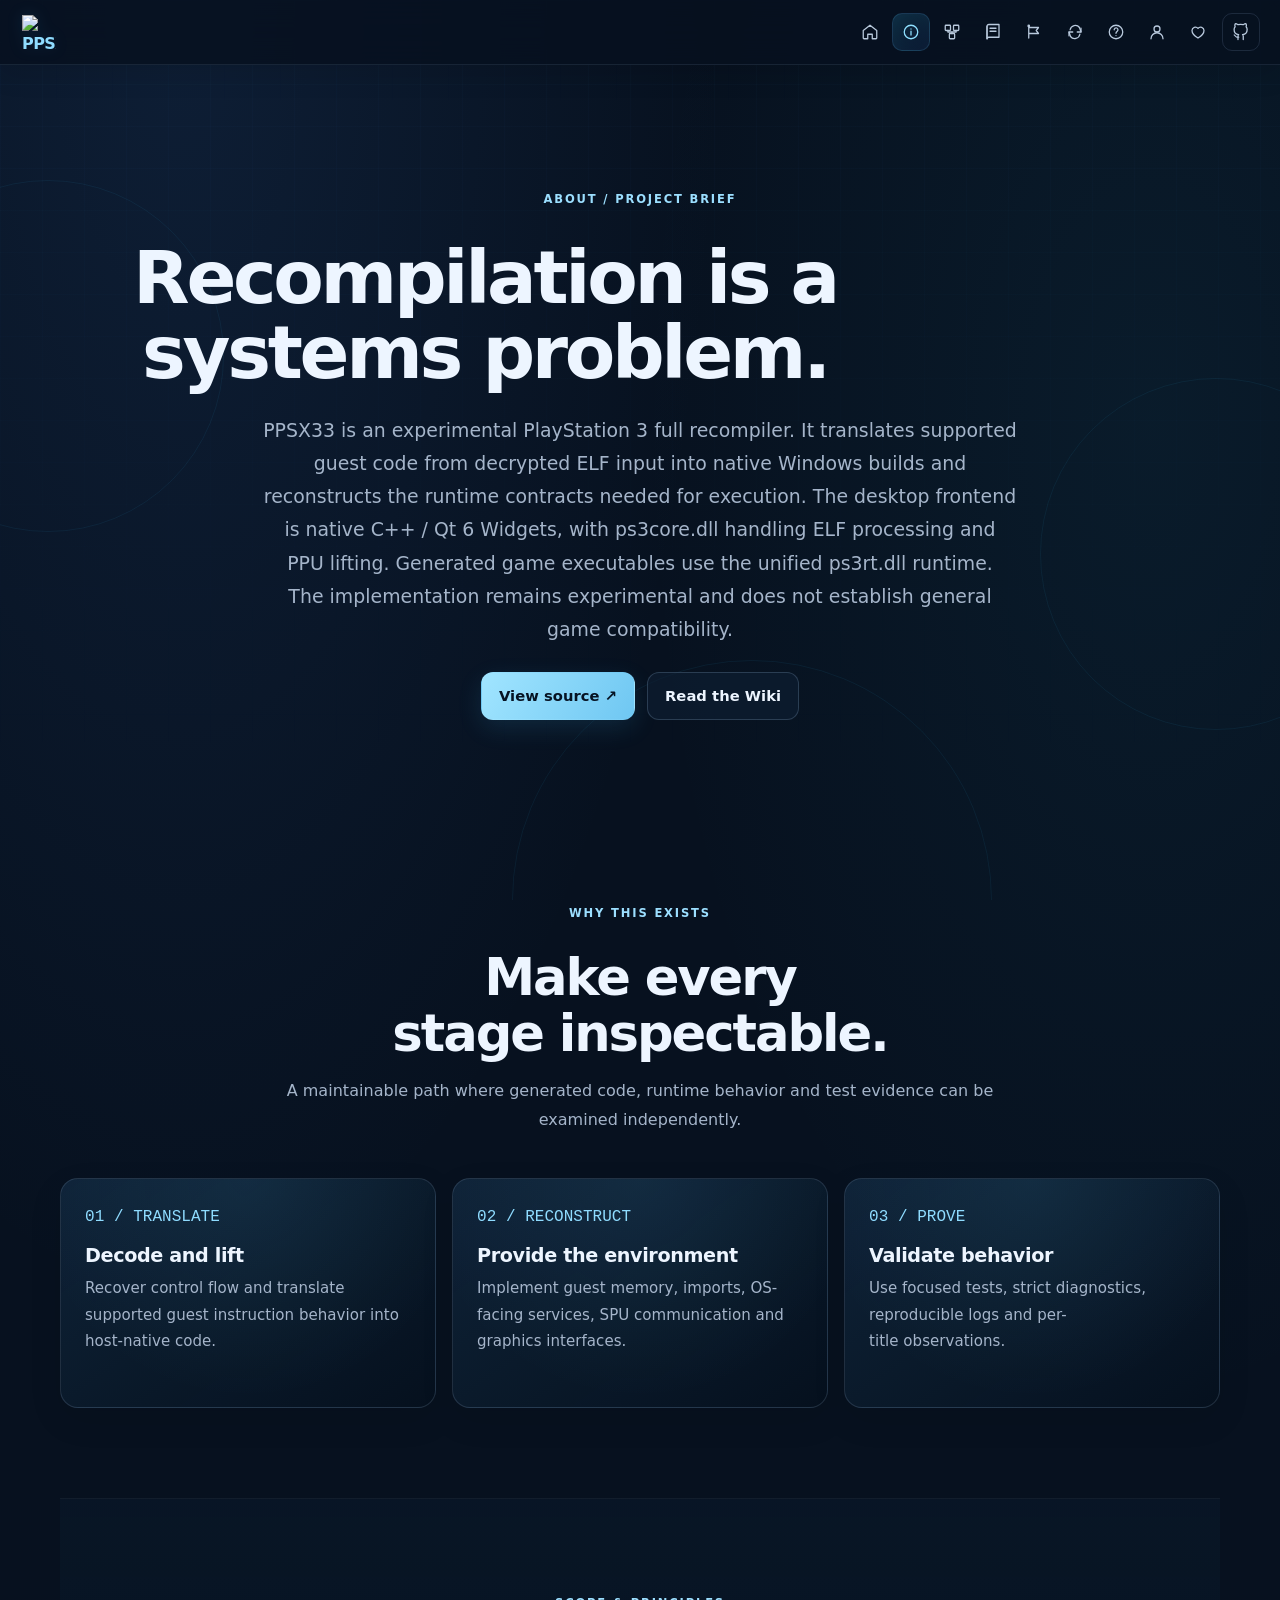
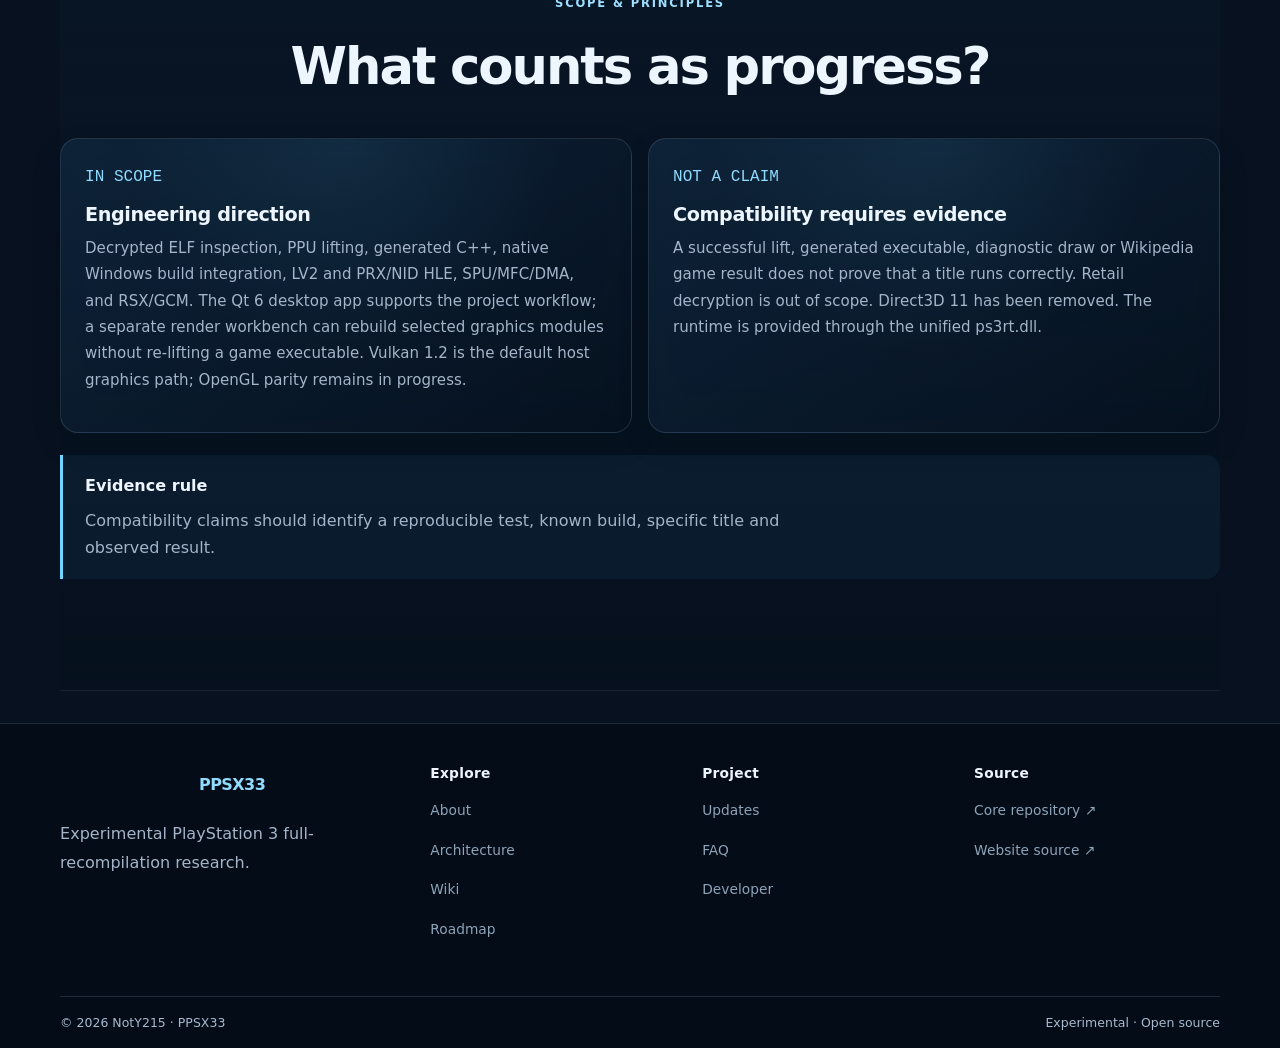
==== about.html @ 1d4efa01 "docs: correct runtime architecture on about.html" ====
<!doctype html><html lang="en"><head><meta charset="utf-8"><meta name="viewport" content="width=device-width,initial-scale=1,viewport-fit=cover"><meta name="theme-color" content="#07111f"><meta name="description" content="Project goals, scope and engineering principles."><title>About PPSX33</title><link rel="canonical" href="https://ppsx33.xo.je/About/"><link rel="icon" href="https://raw.githubusercontent.com/NotY215/PPSX33/main/assets/ppsx33-logo.ico"><link rel="stylesheet" href="/assets/css/style.css"><script defer src="/assets/js/app.js"></script><script defer src="/assets/js/security.js"></script></head><body><div class="site-bg" aria-hidden="true"><span></span><span></span><span></span></div><header class="site-header"><div class="nav-shell"><a class="brand" href="/" aria-label="PPSX33 home"><img src="https://raw.githubusercontent.com/NotY215/PPSX33/main/assets/ppsx33-logo.png" alt="PPSX33 logo"></a><button class="menu-toggle" type="button" aria-label="Open navigation" aria-expanded="false" aria-controls="main-nav"><span></span><span></span><span></span></button><nav class="main-nav" id="main-nav" aria-label="Main navigation"><a href="/" aria-label="Home" title="Home"><svg class="nav-icon" viewBox="0 0 24 24" aria-hidden="true" fill="none" stroke="currentColor" stroke-width="1.7" stroke-linecap="round" stroke-linejoin="round"><path d="m3 10 9-7 9 7v10a1 1 0 0 1-1 1h-5v-6H9v6H4a1 1 0 0 1-1-1z"/></svg><span class="nav-label">Home</span></a><a class="active" href="/About/" aria-label="About" title="About"><svg class="nav-icon" viewBox="0 0 24 24" aria-hidden="true" fill="none" stroke="currentColor" stroke-width="1.7" stroke-linecap="round" stroke-linejoin="round"><circle cx="12" cy="12" r="9"/><path d="M12 11v5m0-8h.01"/></svg><span class="nav-label">About</span></a><a href="/Architecture/" aria-label="Architecture" title="Architecture"><svg class="nav-icon" viewBox="0 0 24 24" aria-hidden="true" fill="none" stroke="currentColor" stroke-width="1.7" stroke-linecap="round" stroke-linejoin="round"><rect x="3" y="3" width="7" height="7" rx="1"/><rect x="14" y="3" width="7" height="7" rx="1"/><rect x="8.5" y="14" width="7" height="7" rx="1"/><path d="M6.5 10v2h11V10m-5.5 2v2"/></svg><span class="nav-label">Architecture</span></a><a href="/Documentation/" aria-label="Wiki" title="Wiki"><svg class="nav-icon" viewBox="0 0 24 24" aria-hidden="true" fill="none" stroke="currentColor" stroke-width="1.7" stroke-linecap="round" stroke-linejoin="round"><path d="M4 4.5A2.5 2.5 0 0 1 6.5 2H20v17H6.5A2.5 2.5 0 0 0 4 21z"/><path d="M4 4.5V21m4-14h8m-8 4h8"/></svg><span class="nav-label">Wiki</span></a><a href="/Roadmap/" aria-label="Roadmap" title="Roadmap"><svg class="nav-icon" viewBox="0 0 24 24" aria-hidden="true" fill="none" stroke="currentColor" stroke-width="1.7" stroke-linecap="round" stroke-linejoin="round"><path d="M5 4v16m0-14h13l-3 4 3 4H5"/><circle cx="5" cy="4" r="1"/></svg><span class="nav-label">Roadmap</span></a><a href="/Updates/" aria-label="Updates" title="Updates"><svg class="nav-icon" viewBox="0 0 24 24" aria-hidden="true" fill="none" stroke="currentColor" stroke-width="1.7" stroke-linecap="round" stroke-linejoin="round"><path d="M20 7v5h-5M4 17v-5h5"/><path d="M5.5 9A7 7 0 0 1 18 6l2 6M4 12l2 6a7 7 0 0 0 12.5-3"/></svg><span class="nav-label">Updates</span></a><a href="/FAQ/" aria-label="FAQ" title="FAQ"><svg class="nav-icon" viewBox="0 0 24 24" aria-hidden="true" fill="none" stroke="currentColor" stroke-width="1.7" stroke-linecap="round" stroke-linejoin="round"><circle cx="12" cy="12" r="9"/><path d="M9.6 9a2.5 2.5 0 1 1 4.3 1.7c-1.2 1.1-1.9 1.3-1.9 3m0 3h.01"/></svg><span class="nav-label">FAQ</span></a><a href="/Developer/" aria-label="Developer" title="Developer"><svg class="nav-icon" viewBox="0 0 24 24" aria-hidden="true" fill="none" stroke="currentColor" stroke-width="1.7" stroke-linecap="round" stroke-linejoin="round"><circle cx="12" cy="8" r="4"/><path d="M4 21a8 8 0 0 1 16 0"/></svg><span class="nav-label">Developer</span></a><a class="github-link" href="https://github.com/NotY215/PPSX33" aria-label="GitHub" title="GitHub"><svg class="nav-icon" viewBox="0 0 24 24" aria-hidden="true" fill="none" stroke="currentColor" stroke-width="1.7" stroke-linecap="round" stroke-linejoin="round"><path d="M9 19c-4.3 1.4-4.3-2.5-6-3m12 6v-3.9a3.4 3.4 0 0 0-.9-2.7c3-.3 6.1-1.5 6.1-6.8A5.3 5.3 0 0 0 18.8 5 4.9 4.9 0 0 0 18.7 1S17.5.6 15 2.3a13.5 13.5 0 0 0-7 0C5.5.6 4.3 1 4.3 1A4.9 4.9 0 0 0 4.2 5a5.3 5.3 0 0 0-1.4 3.6c0 5.3 3.1 6.5 6.1 6.8A3.4 3.4 0 0 0 8 18.1V22"/></svg><span class="nav-label">GitHub</span></a></nav></div></header><main><section class="page-hero section-shell reveal"><span class="eyebrow">ABOUT / PROJECT BRIEF</span><h1>Recompilation is a systems problem.</h1><p>PPSX33 is an experimental PlayStation 3 full recompiler. It translates supported guest code from decrypted ELF input into native Windows builds and reconstructs the runtime contracts needed for execution. The desktop frontend is native C++ / Qt 6 Widgets, with ps3core.dll handling ELF processing and PPU lifting. Generated game executables use the unified ps3rt.dll runtime. The implementation remains experimental and does not establish general game compatibility.</p><div class="hero-actions"><a class="button primary" href="https://github.com/NotY215/PPSX33">View source ↗</a><a class="button secondary" href="/Documentation/">Read the Wiki</a></div></section><section class="section-shell section"><div class="section-heading reveal"><span class="eyebrow">WHY THIS EXISTS</span><h2>Make every stage inspectable.</h2><p>A maintainable path where generated code, runtime behavior and test evidence can be examined independently.</p></div><div class="feature-grid"><article class="feature-card reveal"><span class="card-index">01 / TRANSLATE</span><h3>Decode and lift</h3><p>Recover control flow and translate supported guest instruction behavior into host-native code.</p></article><article class="feature-card reveal"><span class="card-index">02 / RECONSTRUCT</span><h3>Provide the environment</h3><p>Implement guest memory, imports, OS-facing services, SPU communication and graphics interfaces.</p></article><article class="feature-card reveal"><span class="card-index">03 / PROVE</span><h3>Validate behavior</h3><p>Use focused tests, strict diagnostics, reproducible logs and per-title observations.</p></article></div></section><section class="section-shell section tinted"><div class="section-heading reveal"><span class="eyebrow">SCOPE & PRINCIPLES</span><h2>What counts as progress?</h2></div><div class="card-grid two"><article class="feature-card reveal"><span class="card-index">IN SCOPE</span><h3>Engineering direction</h3><p>Decrypted ELF inspection, PPU lifting, generated C++, native Windows build integration, LV2 and PRX/NID HLE, SPU/MFC/DMA, and RSX/GCM. The Qt 6 desktop app supports the project workflow; a separate render workbench can rebuild selected graphics modules without re-lifting a game executable. Vulkan 1.2 is the default host graphics path; OpenGL parity remains in progress.</p></article><article class="feature-card reveal"><span class="card-index">NOT A CLAIM</span><h3>Compatibility requires evidence</h3><p>A successful lift, generated executable, diagnostic draw or Wikipedia game result does not prove that a title runs correctly. Retail decryption is out of scope. Direct3D 11 has been removed. The runtime is provided through the unified ps3rt.dll.</p></article></div><div class="callout reveal"><b>Evidence rule</b><p>Compatibility claims should identify a reproducible test, known build, specific title and observed result.</p></div></section></main><footer class="site-footer"><div class="section-shell footer-grid"><div><a class="brand" href="/"><span>PPSX33</span></a><p>Experimental PlayStation 3 full-recompilation research.</p></div><div><h4>Explore</h4><a href="/About/">About</a><a href="/Architecture/">Architecture</a><a href="/Documentation/">Wiki</a><a href="/Roadmap/">Roadmap</a></div><div><h4>Project</h4><a href="/Updates/">Updates</a><a href="/FAQ/">FAQ</a><a href="/Developer/">Developer</a></div><div><h4>Source</h4><a href="https://github.com/NotY215/PPSX33">Core repository ↗</a><a href="https://github.com/NotY215/PPSX33-Web">Website source ↗</a></div></div><div class="section-shell footer-bottom"><span>© 2026 NotY215 · PPSX33</span><span>Experimental · Open source</span></div></footer></body></html>
---- assets/css/style.css ----
:root{--bg:#030811;--surface:rgba(9,20,34,.72);--line:rgba(120,190,255,.16);--text:#edf7ff;--muted:#9bb1c7;--cyan:#39c7ff;--blue:#4c7dff;--shadow:0 24px 70px rgba(0,0,0,.36);--radius:22px}*{box-sizing:border-box}html{scroll-behavior:smooth}body{margin:0;background:radial-gradient(circle at 75% 10%,rgba(42,118,255,.13),transparent 28rem),radial-gradient(circle at 10% 35%,rgba(0,198,255,.07),transparent 24rem),var(--bg);color:var(--text);font-family:Inter,ui-sans-serif,system-ui,-apple-system,BlinkMacSystemFont,"Segoe UI",sans-serif;line-height:1.65;overflow-x:hidden}a{color:inherit;text-decoration:none}button{font:inherit}.site-bg{position:fixed;inset:0;pointer-events:none;z-index:-1;overflow:hidden}.site-bg:before{content:"";position:absolute;inset:0;background-image:linear-gradient(rgba(90,180,255,.025) 1px,transparent 1px),linear-gradient(90deg,rgba(90,180,255,.025) 1px,transparent 1px);background-size:42px 42px;mask-image:linear-gradient(to bottom,black,transparent 90%)}.site-bg span{position:absolute;width:22rem;height:22rem;border:1px solid rgba(65,190,255,.07);border-radius:50%;animation:float 14s ease-in-out infinite}.site-bg span:nth-child(1){left:-8rem;top:20%}.site-bg span:nth-child(2){right:-7rem;top:42%;animation-delay:-5s}.site-bg span:nth-child(3){left:40%;bottom:-15rem;width:30rem;height:30rem;animation-delay:-9s}@keyframes float{50%{transform:translate(18px,-24px) scale(1.04)}}.section-shell{width:min(1160px,calc(100% - 36px));margin:auto}.site-header{position:sticky;top:0;z-index:20;background:rgba(3,8,17,.76);backdrop-filter:blur(18px);border-bottom:1px solid var(--line)}.nav-shell{width:min(1240px,calc(100% - 28px));margin:auto;min-height:72px;display:flex;align-items:center;justify-content:space-between;gap:20px}.brand{display:flex;align-items:center;gap:10px;font-weight:800;letter-spacing:.02em}.brand img{width:42px;height:42px;object-fit:contain}.main-nav{display:flex;align-items:center;gap:4px}.main-nav a{padding:9px 12px;border-radius:10px;color:#b9cadd;font-size:.92rem;transition:.2s}.main-nav a:hover,.main-nav a.active{background:rgba(69,169,255,.09);color:#fff}.main-nav .github-link{border:1px solid var(--line);margin-left:6px}.menu-toggle{display:none;background:none;border:0;color:white;padding:8px}.menu-toggle span{display:block;width:24px;height:2px;background:currentColor;margin:5px}.hero{min-height:720px;display:flex;align-items:center}.hero-grid{display:grid;grid-template-columns:1.05fr .95fr;align-items:center;gap:70px;width:100%}.eyebrow{color:var(--cyan);font-size:.75rem;font-weight:800;letter-spacing:.16em}.hero h1,.page-hero h1{font-size:clamp(2.7rem,6vw,5.3rem);line-height:1.02;letter-spacing:-.055em;margin:16px 0 24px;max-width:850px}.hero-lead,.page-hero p{font-size:1.12rem;color:var(--muted);max-width:700px}.hero-actions{display:flex;gap:12px;flex-wrap:wrap;margin:30px 0}.button{display:inline-flex;align-items:center;justify-content:center;min-height:46px;padding:10px 18px;border-radius:12px;border:1px solid var(--line);font-weight:700;transition:.2s}.button:hover{transform:translateY(-2px);border-color:rgba(80,198,255,.4)}.button.primary{background:linear-gradient(135deg,#1da9eb,#496dff);box-shadow:0 10px 34px rgba(42,139,255,.22)}.button.secondary{background:rgba(255,255,255,.025)}.hero-meta{display:flex;gap:22px;flex-wrap:wrap;color:#718aa2;font-size:.82rem}.hero-meta b{color:#dcecff}.hero-visual{min-height:470px;display:grid;place-items:center;position:relative}.logo-card{width:min(430px,100%);aspect-ratio:1;border:1px solid rgba(75,195,255,.23);background:linear-gradient(145deg,rgba(13,31,50,.88),rgba(4,12,23,.7));border-radius:34px;box-shadow:var(--shadow),0 0 80px rgba(24,142,255,.09);display:grid;place-items:center;position:relative;overflow:hidden}.logo-card img{width:72%;filter:drop-shadow(0 0 28px rgba(41,185,255,.35));animation:logoFloat 5s ease-in-out infinite}.logo-card span{position:absolute;bottom:22px;color:#7695ad;font:700 .68rem ui-monospace,SFMono-Regular,monospace;letter-spacing:.1em}.scanline{position:absolute;inset:0;background:linear-gradient(transparent 49%,rgba(82,202,255,.05) 50%,transparent 51%);background-size:100% 10px;pointer-events:none}.orb{position:absolute;border-radius:50%;filter:blur(1px)}.orb-a{width:180px;height:180px;background:rgba(27,180,255,.13);top:30px;right:5px;box-shadow:0 0 100px rgba(27,180,255,.16)}.orb-b{width:130px;height:130px;background:rgba(77,98,255,.12);bottom:40px;left:0;box-shadow:0 0 90px rgba(77,98,255,.18)}@keyframes logoFloat{50%{transform:translateY(-7px)}}.section{padding:100px 0}.section-heading{max-width:720px;margin-bottom:38px}.section-heading h2,.prose h2{font-size:clamp(2rem,4vw,3.2rem);line-height:1.1;letter-spacing:-.04em;margin:10px 0 15px}.section-heading p,.prose p{color:var(--muted)}.card-grid{display:grid;gap:18px}.card-grid.three{grid-template-columns:repeat(3,1fr)}.card-grid.four{grid-template-columns:repeat(4,1fr)}.feature-card,.mini-card,.side-card,.terminal-card,.diagram-card{background:linear-gradient(145deg,rgba(13,29,47,.7),rgba(6,15,27,.72));border:1px solid var(--line);box-shadow:var(--shadow);border-radius:var(--radius)}.feature-card{padding:28px;min-height:230px}.feature-card .icon{display:inline-flex;color:var(--cyan);font:800 .72rem ui-monospace,monospace;border:1px solid var(--line);padding:5px 8px;border-radius:8px}.feature-card h3{font-size:1.2rem;margin:22px 0 8px}.feature-card p,.mini-card span{color:var(--muted)}.feature-card a,.text-link{display:inline-block;margin-top:14px;color:#80d8ff;font-weight:700}.tinted{background:linear-gradient(90deg,rgba(8,20,34,.4),rgba(9,25,44,.62),rgba(8,20,34,.4));border-top:1px solid rgba(100,190,255,.06);border-bottom:1px solid rgba(100,190,255,.06)}.stats-grid{display:grid;grid-template-columns:repeat(4,1fr);gap:20px}.stat{padding:28px 10px;text-align:center}.stat strong{display:block;font-size:1.6rem}.stat span{display:block;color:var(--muted);font-size:.84rem;margin-top:5px}.split{display:grid;grid-template-columns:1fr 1fr;gap:60px;align-items:center}.terminal-card{overflow:hidden}.terminal-bar{height:42px;display:flex;align-items:center;gap:7px;padding:0 16px;border-bottom:1px solid var(--line);color:#7590a8;font:700 .72rem ui-monospace,monospace}.terminal-bar i{width:8px;height:8px;border-radius:50%;background:#3e566d}.terminal-card pre{margin:0;padding:25px;overflow:auto;color:#b8d9ed;font:500 .82rem/1.8 ui-monospace,SFMono-Regular,monospace}.page-hero{padding:130px 0 80px}.page-hero h1{font-size:clamp(2.6rem,6vw,4.6rem)}.prose-grid{display:grid;grid-template-columns:1fr 330px;gap:60px}.prose{max-width:760px}.prose li{color:var(--muted);margin:8px 0}.side-card{padding:28px;height:max-content}.side-card dl{margin:18px 0 0}.side-card dl div{display:flex;justify-content:space-between;gap:18px;padding:12px 0;border-bottom:1px solid var(--line)}.side-card dt{color:#7891a7}.side-card dd{margin:0;text-align:right;font-weight:700}.developer-card{text-align:center}.developer-card img{width:110px;height:110px;border-radius:50%;border:2px solid rgba(63,195,255,.35);box-shadow:0 0 35px rgba(63,195,255,.16)}.architecture-flow{display:flex;justify-content:center;align-items:center;gap:15px;flex-wrap:wrap;padding:35px;border:1px solid var(--line);border-radius:var(--radius);background:var(--surface)}.architecture-flow div{padding:13px 18px;border:1px solid var(--line);background:rgba(22,48,72,.45);border-radius:12px;font-weight:700}.architecture-flow b{color:var(--cyan)}.diagram-card{padding:28px;text-align:center}.diagram-node{padding:13px;border:1px solid var(--line);border-radius:12px;background:rgba(29,78,111,.25);font-weight:700}.diagram-arrow{color:var(--cyan);padding:7px}.mini-card{padding:22px}.mini-card strong{display:block;color:var(--cyan);font-size:1.3rem;margin-bottom:6px}.doc-layout{display:grid;grid-template-columns:190px 1fr;gap:50px}.doc-nav{position:sticky;top:95px;height:max-content;display:grid;gap:5px}.doc-nav a{padding:9px 12px;color:var(--muted);border-left:1px solid var(--line)}.doc-nav a:hover{color:white;border-color:var(--cyan)}.doc-content h2{margin:45px 0 15px;font-size:1.7rem}.doc-content h2:first-child{margin-top:0}.doc-content>p{color:var(--muted)}.doc-list{display:grid;gap:10px}.doc-list a{display:grid;gap:2px;padding:17px 19px;border:1px solid var(--line);border-radius:13px;background:rgba(12,27,43,.55);transition:.2s}.doc-list a:hover{transform:translateX(3px);border-color:rgba(65,190,255,.38)}.doc-list span{color:var(--muted);font-size:.9rem}.timeline{max-width:800px;margin:auto;position:relative}.timeline:before{content:"";position:absolute;left:12px;top:0;bottom:0;width:1px;background:var(--line)}.timeline-item{display:grid;grid-template-columns:26px 1fr;gap:20px;padding:0 0 34px;position:relative}.timeline-dot{width:25px;height:25px;border-radius:50%;background:#0a1726;border:1px solid var(--line);z-index:1}.timeline-item.done .timeline-dot{border-color:var(--cyan);box-shadow:0 0 0 4px rgba(57,199,255,.07)}.timeline-item.next .timeline-dot{background:var(--cyan);box-shadow:0 0 24px rgba(57,199,255,.5)}.phase{font:800 .72rem ui-monospace,monospace;color:var(--cyan)}.timeline h3{margin:5px 0}.status{display:inline-block;color:#7590a6;font-size:.67rem;font-weight:800;letter-spacing:.12em}.faq-list{max-width:850px;margin:auto}.faq-item{border:1px solid var(--line);border-radius:15px;margin-bottom:10px;background:rgba(9,21,35,.62);overflow:hidden}.faq-item summary{cursor:pointer;list-style:none;padding:19px 22px;font-weight:700;display:flex;justify-content:space-between;gap:20px}.faq-item summary::-webkit-details-marker{display:none}.faq-item summary span{color:var(--cyan);font-size:1.2rem}.faq-item p{margin:0;padding:0 22px 22px;color:var(--muted)}.centered{text-align:center}.site-footer{margin-top:70px;border-top:1px solid var(--line);background:rgba(2,7,13,.7)}.footer-grid{display:grid;grid-template-columns:2fr 1fr 1fr 1fr;gap:40px;padding:60px 0}.footer-grid p{color:var(--muted);max-width:310px}.footer-grid h4{margin:0 0 13px}.footer-grid>div:not(:first-child) a{display:block;color:#8da4b9;padding:4px 0}.footer-grid a:hover{color:white}.footer-brand img{width:34px;height:34px}.footer-bottom{padding:18px 0 25px;border-top:1px solid var(--line);display:flex;justify-content:space-between;gap:20px;color:#657d92;font-size:.76rem}.reveal{opacity:0;transform:translateY(16px);transition:opacity .65s ease,transform .65s ease}.reveal.visible{opacity:1;transform:none}@media(max-width:900px){.hero-grid,.split,.prose-grid{grid-template-columns:1fr}.hero{padding:90px 0}.hero-visual{min-height:380px}.card-grid.three,.card-grid.four{grid-template-columns:1fr 1fr}.stats-grid{grid-template-columns:1fr 1fr}.doc-layout{grid-template-columns:1fr}.doc-nav{position:static;display:flex;overflow:auto}.doc-nav a{white-space:nowrap}.footer-grid{grid-template-columns:2fr 1fr 1fr}}@media(max-width:700px){.section-shell{width:min(100% - 24px,1160px)}.nav-shell{position:relative;min-height:64px;gap:12px}.menu-toggle{display:flex;flex:0 0 44px;width:44px;height:44px;align-items:center;justify-content:center;flex-direction:column;gap:5px;padding:0;position:relative;z-index:22;border:1px solid var(--line);border-radius:12px;background:rgba(12,27,43,.92);cursor:pointer;isolation:isolate}.menu-toggle span{position:relative;display:block;flex:0 0 2px;width:22px;height:2px;margin:0;padding:0;border:0;border-radius:2px;background:#edf7ff;box-shadow:none;animation:none;transform:none;left:auto;right:auto;top:auto;bottom:auto}.main-nav{display:none;position:absolute;top:calc(100% + 8px);left:0;right:0;padding:10px;flex-direction:column;align-items:stretch;background:rgba(4,12,22,.98);border:1px solid var(--line);border-radius:16px;box-shadow:var(--shadow);max-height:calc(100dvh - 88px);overflow-y:auto;overscroll-behavior:contain}.main-nav.open{display:flex}.main-nav .github-link{margin-left:0;text-align:center}.hero{min-height:auto;padding:75px 0 55px}.hero h1,.page-hero h1{font-size:clamp(2.35rem,13vw,4rem)}.hero-lead,.page-hero p{font-size:1rem}.hero-visual{min-height:320px}.logo-card{width:min(330px,100%)}.section{padding:70px 0}.card-grid.three,.card-grid.four,.stats-grid{grid-template-columns:1fr}.architecture-flow{justify-content:flex-start;overflow:auto;flex-wrap:nowrap}.architecture-flow b{flex:none}.page-hero{padding:80px 0 50px}.footer-grid{grid-template-columns:1fr 1fr}.footer-bottom{display:grid}}@media(prefers-reduced-motion:reduce){*,*:before,*:after{scroll-behavior:auto!important;animation:none!important;transition:none!important}.reveal{opacity:1;transform:none}}.updates-grid{display:grid;grid-template-columns:repeat(3,1fr);gap:20px}.update-card{overflow:hidden;border:1px solid var(--line);border-radius:var(--radius);background:rgba(9,21,35,.68);box-shadow:var(--shadow)}.update-card>a{display:block;aspect-ratio:16/10;overflow:hidden;background:#050d16}.update-card img{width:100%;height:100%;object-fit:cover;display:block;transition:transform .45s ease,filter .45s ease}.update-card:hover img{transform:scale(1.035);filter:brightness(1.08)}.update-caption{display:flex;justify-content:space-between;gap:12px;padding:14px 16px}.update-caption strong{color:#dcecff}.update-caption span{color:var(--muted);font:500 .72rem ui-monospace,monospace;overflow:hidden;text-overflow:ellipsis;white-space:nowrap}.empty-state{padding:34px;border:1px dashed var(--line);border-radius:var(--radius);display:grid;gap:8px;color:var(--muted)}.empty-state strong{color:var(--text);font-size:1.05rem}.empty-state code,.doc-content code{color:#9ddfff}@media(max-width:900px){.updates-grid{grid-template-columns:1fr 1fr}}@media(max-width:700px){.updates-grid{grid-template-columns:1fr}}.roadmap-legend{display:flex;gap:12px;flex-wrap:wrap;margin:0 auto 34px;max-width:800px}.legend{padding:8px 13px;border-radius:999px;font-size:.74rem;font-weight:800;letter-spacing:.08em}.legend.done{color:#75e6a2;background:rgba(55,205,112,.10);border:1px solid rgba(55,205,112,.3)}.legend.working{color:#ff6b6b;background:rgba(255,70,70,.09);border:1px solid rgba(255,70,70,.3)}.legend.soon{color:#ffd45c;background:rgba(255,194,50,.09);border:1px solid rgba(255,194,50,.3)}.timeline-item.done .timeline-dot{border-color:#4bd883;box-shadow:0 0 0 4px rgba(75,216,131,.08)}.timeline-item.working .timeline-dot{border-color:#ff5d5d;background:#ff5d5d;box-shadow:0 0 22px rgba(255,70,70,.35)}.timeline-item.soon .timeline-dot{border-color:#ffd05a;background:#ffd05a;box-shadow:0 0 18px rgba(255,208,90,.22)}.timeline-item.done .status{color:#75e6a2}.timeline-item.working .status{color:#ff7777}.timeline-item.soon .status{color:#ffd45c}
/* Site-wide presentation */
body,.site-header,.site-footer,main,section,article,aside,nav,header,footer{user-select:none;-webkit-user-select:none;-moz-user-select:none}
input,textarea,select,button{user-select:none;-webkit-user-select:none}
img,svg,canvas{-webkit-user-drag:none;user-drag:none}
main{animation:ppsx33PageIn .55s ease both}
@keyframes ppsx33PageIn{from{opacity:0;transform:translateY(10px)}to{opacity:1;transform:none}}
@media(prefers-reduced-motion:reduce){main{animation:none}.reveal{transition:none!important}}


/* Roadmap timeline */
.roadmap-hero{padding-bottom:70px}
.roadmap-current{display:inline-flex;align-items:center;gap:9px;margin-top:26px;padding:9px 13px;border:1px solid rgba(255,83,98,.3);border-radius:999px;background:rgba(255,70,87,.07);color:#ff8490;font:800 .72rem/1 ui-monospace,SFMono-Regular,monospace;letter-spacing:.1em}
.roadmap-current-dot{width:8px;height:8px;border-radius:50%;background:#ff5d6c;box-shadow:0 0 16px rgba(255,70,87,.7);animation:roadmapPulse 1.5s ease-in-out infinite}
@keyframes roadmapPulse{50%{opacity:.45;transform:scale(.75)}}
.roadmap-section{padding-top:40px}
.roadmap-head{display:flex;justify-content:space-between;align-items:end;gap:30px;margin-bottom:42px}
.roadmap-head .section-heading{margin-bottom:0}
.roadmap-legend{display:flex;gap:18px;flex-wrap:wrap;align-items:center;color:#8298a9;font-size:.78rem}
.roadmap-legend-item{display:flex;align-items:center;gap:8px;white-space:nowrap}
.roadmap-legend-check{display:grid;place-items:center;width:18px;height:18px;border-radius:50%;color:#63e6a0;border:1px solid rgba(99,230,160,.4);background:rgba(40,100,69,.16);font-size:.7rem;font-weight:900}
.roadmap-legend-working,.roadmap-legend-planned{width:8px;height:8px;border-radius:50%}
.roadmap-legend-working{background:#ff5d6d;box-shadow:0 0 12px rgba(255,70,87,.45)}
.roadmap-legend-planned{border:1px solid #63798a;background:transparent}
.roadmap-timeline{position:relative;display:grid;gap:13px;max-width:900px;margin:0 auto}
.roadmap-timeline:before{content:"";position:absolute;left:27px;top:18px;bottom:18px;width:1px;background:var(--line)}
.roadmap-phase{position:relative;display:grid;grid-template-columns:55px minmax(0,1fr);gap:16px;padding:21px 24px 21px 10px;border:1px solid var(--line);border-left:2px solid rgba(120,190,255,.14);border-radius:16px;background:linear-gradient(145deg,rgba(13,29,47,.68),rgba(6,15,27,.72));box-shadow:0 14px 42px rgba(0,0,0,.18);transition:transform .2s ease,border-color .2s ease,background .2s ease}
.roadmap-phase:hover{transform:translateX(3px);border-color:rgba(85,217,255,.28);background:linear-gradient(145deg,rgba(15,34,54,.76),rgba(6,16,28,.78))}
.roadmap-phase-completed{border-left-color:rgba(99,230,160,.45)}
.roadmap-phase-active{border-left-color:rgba(255,70,87,.55);background:linear-gradient(90deg,rgba(255,70,87,.07),rgba(255,255,255,.018))}
.roadmap-phase-marker{position:relative;z-index:1;width:36px;height:36px;display:grid;place-items:center;border-radius:50%;background:#071321;border:1px solid var(--line);font-size:.78rem;font-weight:900;color:#63798a}
.roadmap-phase-completed .roadmap-phase-marker{color:#63e6a0;border-color:rgba(99,230,160,.45);background:rgba(40,100,69,.17)}
.roadmap-phase-active .roadmap-phase-marker{color:#ff7180;border-color:rgba(255,70,87,.55);background:rgba(90,20,28,.24);animation:roadmapPulse 1.5s ease-in-out infinite}
.roadmap-phase-top{display:flex;align-items:center;gap:12px;margin-bottom:5px;flex-wrap:wrap}
.roadmap-phase-number{color:#55d9ff;font:900 .73rem/1 ui-monospace,SFMono-Regular,monospace;letter-spacing:.12em}
.roadmap-phase-active .roadmap-phase-number{color:#ff7180}
.roadmap-phase-status{font:900 .65rem/1 ui-monospace,SFMono-Regular,monospace;letter-spacing:.12em;color:#718797}
.roadmap-phase-completed .roadmap-phase-status{color:#63e6a0}
.roadmap-phase-active .roadmap-phase-status{color:#ff6b76}
.roadmap-phase-body h3{margin:0 0 6px;font-size:1.22rem}
.roadmap-phase-body p{margin:0;color:var(--muted);font-size:.9rem;max-width:800px}
.roadmap-current-section{margin-top:25px}
@media(max-width:900px){
  .roadmap-head{align-items:flex-start;flex-direction:column}
}
@media(max-width:700px){
  .roadmap-section{padding-top:25px}
  .roadmap-timeline:before{left:22px}
  .roadmap-phase{grid-template-columns:44px minmax(0,1fr);padding:16px 14px 16px 7px;gap:11px}
  .roadmap-phase-marker{width:30px;height:30px;font-size:.68rem}
  .roadmap-phase-body h3{font-size:1.05rem}
  .roadmap-phase-body p{font-size:.82rem}
  .roadmap-phase-number{font-size:.65rem}
  .roadmap-phase-status{font-size:.59rem}
}


/* PPSX33 roadmap: explicit rendering layer */
.roadmap-page{display:block;min-height:100vh}
.roadmap-hero{position:relative}
.roadmap-hero .roadmap-current{margin-top:28px}
.roadmap-section{position:relative}
.roadmap-timeline{display:grid!important;grid-template-columns:1fr;gap:14px!important;visibility:visible!important;opacity:1!important}
.roadmap-phase{display:grid!important;visibility:visible!important;opacity:1!important;min-height:108px}
.roadmap-phase-body{min-width:0}
.roadmap-phase-body h3{display:block!important}
.roadmap-phase-body p{display:block!important}
.roadmap-phase-marker{flex-shrink:0}
.roadmap-phase-active{box-shadow:0 0 0 1px rgba(255,70,87,.12),0 16px 45px rgba(0,0,0,.2)}
.roadmap-current-section{position:relative;overflow:hidden}
.roadmap-current-section:after{content:"";position:absolute;width:300px;height:300px;border:1px solid rgba(80,190,255,.08);border-radius:50%;right:12%;bottom:-210px;pointer-events:none}
.roadmap-source{padding-bottom:100px}
@media(max-width:700px){
 .roadmap-timeline{gap:10px!important}
 .roadmap-phase{min-height:92px}
}


/* Spatial glass refresh: layered depth, liquid highlights, and accessible motion. */
:root{
  --glass-base:rgba(10,22,40,.58);
  --glass-raised:rgba(18,37,62,.66);
  --glass-edge:rgba(185,226,255,.2);
  --glass-edge-hot:rgba(91,211,255,.42);
  --glass-blur:24px;
  --glass-shine:linear-gradient(135deg,rgba(255,255,255,.16),rgba(255,255,255,.025) 42%,rgba(67,190,255,.06) 72%,rgba(255,255,255,.09));
  --spatial-shadow:0 24px 70px rgba(0,0,0,.32),inset 0 1px 0 rgba(255,255,255,.11);
}
html{scroll-behavior:smooth;scroll-padding-top:100px}
body{
  background:
    radial-gradient(ellipse at 12% 8%,rgba(24,119,255,.14),transparent 34rem),
    radial-gradient(ellipse at 88% 24%,rgba(0,214,255,.09),transparent 32rem),
    radial-gradient(ellipse at 52% 100%,rgba(88,71,255,.1),transparent 42rem),
    var(--bg);
  background-attachment:fixed;
}
body:before{
  content:"";position:fixed;inset:0;pointer-events:none;z-index:-1;opacity:.22;
  background-image:linear-gradient(rgba(145,200,255,.045) 1px,transparent 1px),linear-gradient(90deg,rgba(145,200,255,.045) 1px,transparent 1px);
  background-size:48px 48px;
  mask-image:linear-gradient(to bottom,black,transparent 82%);
}
header,.site-header,.navbar,.topbar,.nav-wrap{
  -webkit-backdrop-filter:blur(22px) saturate(165%);
  backdrop-filter:blur(22px) saturate(165%);
}
:is(.hero,.hero-panel,.feature-card,.card,.panel,.glass-card,.stat-card,.update-card,.roadmap-card,.roadmap-item,.docs-card,.architecture-card,.faq-item,.developer-card,.content-card,.section-card){
  position:relative;
  isolation:isolate;
  background-image:var(--glass-shine);
  border-color:var(--glass-edge);
  box-shadow:var(--spatial-shadow);
  -webkit-backdrop-filter:blur(var(--glass-blur)) saturate(155%);
  backdrop-filter:blur(var(--glass-blur)) saturate(155%);
  transition:transform .28s cubic-bezier(.2,.8,.2,1),border-color .28s ease,box-shadow .28s ease,background-color .28s ease;
}
:is(.hero,.hero-panel,.feature-card,.card,.panel,.glass-card,.stat-card,.update-card,.roadmap-card,.roadmap-item,.docs-card,.architecture-card,.faq-item,.developer-card,.content-card,.section-card):before{
  content:"";position:absolute;inset:0;border-radius:inherit;pointer-events:none;z-index:-1;
  background:radial-gradient(500px circle at var(--pointer-x,50%) var(--pointer-y,0%),rgba(95,207,255,.1),transparent 44%);
  opacity:.8;
}
:is(.feature-card,.card,.glass-card,.stat-card,.update-card,.roadmap-card,.roadmap-item,.docs-card,.architecture-card,.faq-item,.developer-card,.content-card,.section-card):hover{
  transform:translateY(-4px);
  border-color:var(--glass-edge-hot);
  box-shadow:0 30px 85px rgba(0,0,0,.4),0 0 34px rgba(43,173,255,.08),inset 0 1px 0 rgba(255,255,255,.16);
}
:is(button,.btn,a.button,.cta,.nav-link,.chip){
  transition:transform .22s ease,box-shadow .22s ease,border-color .22s ease,background-color .22s ease,filter .22s ease;
}
:is(button,.btn,a.button,.cta):hover{filter:brightness(1.08);transform:translateY(-2px)}
:is(button,.btn,a.button,.cta):active{transform:translateY(0) scale(.985)}
:is(button,.btn,a.button,.cta):focus-visible,a:focus-visible,input:focus-visible,textarea:focus-visible,select:focus-visible{
  outline:2px solid var(--cyan,#39c7ff);outline-offset:4px;
}
:is(input,textarea,select){
  background:rgba(3,12,25,.64);
  border-color:rgba(150,204,255,.2);
  -webkit-backdrop-filter:blur(14px);
  backdrop-filter:blur(14px);
}
img{max-width:100%}
::selection{background:rgba(57,199,255,.28);color:#fff}
@supports (background:color-mix(in srgb,white,transparent)){
  :is(.feature-card,.card,.glass-card,.stat-card,.update-card,.roadmap-card,.roadmap-item,.docs-card,.architecture-card,.faq-item,.developer-card,.content-card,.section-card):hover{
    background-color:color-mix(in srgb,var(--glass-raised) 88%,rgba(55,190,255,.12));
  }
}
@media (max-width:760px){
  :root{--glass-blur:16px}
  body{background-attachment:scroll}
  body:before{background-size:32px 32px;opacity:.13}
  :is(.feature-card,.card,.glass-card,.stat-card,.update-card,.roadmap-card,.roadmap-item,.docs-card,.architecture-card,.faq-item,.developer-card,.content-card,.section-card):hover{transform:none}
}
@media (prefers-reduced-motion:reduce){
  html{scroll-behavior:auto}
  *,*:before,*:after{animation-duration:.01ms!important;animation-iteration-count:1!important;transition-duration:.01ms!important;scroll-behavior:auto!important}
}


/* Page-specific surfaces use the same spatial glass language. */
:is(.logo-card,.terminal-card,.stat,.roadmap-current,.roadmap-phase,.docs-panel,.docs-hero-card,.docs-index,.docs-section,.docs-visual,.docs-code,.diagram-frame,.roadmap-legend,.roadmap-source){
  background-image:var(--glass-shine);
  border-color:var(--glass-edge);
  box-shadow:var(--spatial-shadow);
  -webkit-backdrop-filter:blur(var(--glass-blur)) saturate(155%);
  backdrop-filter:blur(var(--glass-blur)) saturate(155%);
}
:is(.roadmap-phase-completed,.roadmap-phase-working,.roadmap-phase-soon){transition:transform .25s ease,border-color .25s ease,box-shadow .25s ease}
.roadmap-phase:hover{transform:translateY(-3px);border-color:var(--glass-edge-hot);box-shadow:0 24px 65px rgba(0,0,0,.35),0 0 28px rgba(57,199,255,.07)}

/* Refined professional palette: deep navy, soft ice blue, and restrained glass. */
:root{--bg:#07111f;--surface:rgba(14,27,45,.82);--line:rgba(157,190,225,.15);--text:#edf4ff;--muted:#a5b5ca;--cyan:#72d5ff;--blue:#6d9dff;--shadow:0 18px 48px rgba(0,0,0,.24);--radius:20px;--glass-base:rgba(13,27,46,.78);--glass-raised:rgba(20,38,62,.9);--glass-edge:rgba(183,210,241,.16);--glass-edge-hot:rgba(114,213,255,.35);--glass-blur:18px;--spatial-shadow:0 18px 48px rgba(0,0,0,.24),inset 0 1px 0 rgba(255,255,255,.06);--glass-shine:linear-gradient(145deg,rgba(255,255,255,.055),rgba(255,255,255,.012) 55%,rgba(91,148,220,.035))}
body{color:var(--text);background:radial-gradient(ellipse at 14% 0%,rgba(55,111,190,.14),transparent 34rem),radial-gradient(ellipse at 90% 16%,rgba(40,157,191,.075),transparent 32rem),var(--bg)}body:before{opacity:.1;background-size:56px 56px}
.site-header{background:rgba(7,17,31,.82);border-bottom:1px solid rgba(180,208,239,.1);box-shadow:0 8px 28px rgba(0,0,0,.12);backdrop-filter:blur(22px) saturate(140%);-webkit-backdrop-filter:blur(22px) saturate(140%)}
.main-nav a{color:#b7c7dc}.main-nav a:hover,.main-nav a.active{color:#f4f8ff}.eyebrow{letter-spacing:.15em;color:#8fdcff}
:is(.feature-card,.card,.glass-card,.stat-card,.update-card,.roadmap-card,.roadmap-item,.docs-card,.architecture-card,.faq-item,.developer-card,.content-card,.section-card,.logo-card,.terminal-card,.roadmap-current,.roadmap-phase,.docs-panel,.docs-hero-card,.docs-index,.docs-section,.docs-visual,.docs-code,.diagram-frame,.roadmap-legend,.roadmap-source){background-color:var(--glass-base);background-image:var(--glass-shine);border:1px solid var(--glass-edge);border-radius:var(--radius);box-shadow:var(--spatial-shadow);backdrop-filter:blur(var(--glass-blur)) saturate(125%);-webkit-backdrop-filter:blur(var(--glass-blur)) saturate(125%);transition:transform .22s ease,border-color .22s ease,box-shadow .22s ease}
:is(.feature-card,.card,.glass-card,.stat-card,.update-card,.roadmap-card,.roadmap-item,.docs-card,.architecture-card,.faq-item,.developer-card,.content-card,.section-card,.roadmap-phase):hover{transform:translateY(-2px);border-color:rgba(114,213,255,.28);box-shadow:0 22px 52px rgba(0,0,0,.28),inset 0 1px 0 rgba(255,255,255,.08)}
.hero h1,.page-hero h1{letter-spacing:-.045em;text-wrap:balance}.button.primary{background:linear-gradient(135deg,#477fe4,#347cc0);box-shadow:0 8px 22px rgba(52,124,192,.22);border:1px solid rgba(181,220,255,.22)}.button.secondary{background:rgba(165,195,230,.055);border:1px solid rgba(170,204,240,.2)}
.feature-card p,.prose p,.page-hero p{line-height:1.75;color:var(--muted)}.site-footer{border-top:1px solid rgba(180,208,239,.1);background:rgba(4,12,23,.48)}:focus-visible{outline:2px solid #72d5ff;outline-offset:3px}
@media(max-width:760px){.main-nav{background:rgba(8,19,34,.97);border:1px solid var(--glass-edge);border-radius:16px;box-shadow:var(--shadow)}}
@media(prefers-reduced-motion:reduce){*,*:before,*:after{scroll-behavior:auto!important;transition-duration:.01ms!important;animation-duration:.01ms!important;animation-iteration-count:1!important}}
/* Developer analytics */
.dev-analytics{padding-top:24px}.dev-analytics-head{display:flex;justify-content:space-between;align-items:end;gap:20px;margin-bottom:22px}.dev-analytics-head h2{margin:0 0 8px;letter-spacing:-.035em}.dev-analytics-head p{margin:0;color:var(--muted);max-width:650px;line-height:1.65}.dev-live{display:inline-flex;align-items:center;gap:8px;font-size:.78rem;color:#a9e6d0;white-space:nowrap}.dev-live:before{content:"";width:7px;height:7px;border-radius:50%;background:#58d6a8;box-shadow:0 0 0 4px rgba(88,214,168,.12)}
.dev-stat-grid{display:grid;grid-template-columns:repeat(4,minmax(0,1fr));gap:14px;margin:22px 0}.dev-stat{padding:20px;min-width:0}.dev-stat-label{display:block;color:var(--muted);font-size:.82rem;margin-bottom:12px}.dev-stat-value{display:block;font-size:clamp(1.55rem,3vw,2.2rem);font-weight:750;letter-spacing:-.045em;line-height:1.1}.dev-stat-note{display:block;color:var(--muted);font-size:.76rem;margin-top:10px}
.dev-chart-grid{display:grid;grid-template-columns:minmax(0,1.2fr) minmax(0,.8fr);gap:16px}.dev-chart-card{padding:22px;min-width:0}.dev-chart-title{display:flex;justify-content:space-between;align-items:start;gap:12px;margin-bottom:6px}.dev-chart-title h3{font-size:1.03rem;margin:0}.dev-chart-title span{font-size:.75rem;color:var(--muted)}.dev-chart-subtitle{color:var(--muted);font-size:.82rem;margin:7px 0 20px;line-height:1.55}.dev-bars{display:grid;gap:15px}.dev-bar-row{display:grid;grid-template-columns:minmax(92px,145px) minmax(0,1fr) 42px;gap:12px;align-items:center;font-size:.8rem}.dev-bar-label{white-space:nowrap;overflow:hidden;text-overflow:ellipsis;color:#c7d6e8}.dev-bar-track{height:9px;border-radius:99px;background:rgba(164,190,220,.1);overflow:hidden}.dev-bar-fill{height:100%;width:0;border-radius:99px;background:linear-gradient(90deg,#5e8ef0,#72d5ff);transition:width .8s cubic-bezier(.2,.8,.2,1)}.dev-bar-value{text-align:right;color:#eaf4ff;font-variant-numeric:tabular-nums}
.dev-donut-wrap{display:flex;align-items:center;justify-content:center;gap:22px;min-height:230px}.dev-donut{width:min(190px,48%);aspect-ratio:1;flex-shrink:0}.dev-legend{display:grid;gap:10px;min-width:0}.dev-legend-item{display:grid;grid-template-columns:9px minmax(0,1fr) auto;gap:9px;align-items:center;font-size:.78rem}.dev-legend-dot{width:8px;height:8px;border-radius:3px}.dev-legend-name{color:#c7d6e8;overflow-wrap:anywhere}.dev-legend-value{color:var(--muted);font-variant-numeric:tabular-nums}.dev-chart-footnote{font-size:.75rem;line-height:1.55;color:var(--muted);margin:18px 0 0}.dev-loading{color:var(--muted);font-size:.86rem;padding:24px 0}.dev-error{color:#f0c9a8;font-size:.86rem;line-height:1.6}.dev-repo-list{display:grid;gap:10px;margin-top:18px}.dev-repo-link{display:flex;justify-content:space-between;gap:14px;padding:13px 15px;border-radius:13px;background:rgba(150,184,222,.045);border:1px solid rgba(170,204,240,.1);color:var(--text);text-decoration:none}.dev-repo-link:hover{border-color:var(--glass-edge-hot);background:rgba(150,184,222,.075)}.dev-repo-meta{color:var(--muted);font-size:.78rem;white-space:nowrap}
@media(max-width:850px){.dev-stat-grid{grid-template-columns:repeat(2,minmax(0,1fr))}.dev-chart-grid{grid-template-columns:1fr}}@media(max-width:520px){.dev-analytics-head{align-items:start;flex-direction:column}.dev-chart-card{padding:17px}.dev-donut-wrap{gap:14px}.dev-bar-row{grid-template-columns:84px minmax(0,1fr) 34px;gap:8px}.dev-stat{padding:16px}}


/* PS3-inspired ambient controls: shared across all PPSX33 pages. */
.site-bg{isolation:isolate}
.ps3-symbol-field{position:fixed;inset:0;overflow:hidden;pointer-events:none;z-index:0;contain:layout paint;opacity:.8}
.ps3-symbol{position:absolute;display:grid;place-items:center;left:var(--x);top:var(--y);width:var(--size);height:var(--size);font-family:Arial,sans-serif;font-weight:300;line-height:1;opacity:0;color:var(--symbol-color);text-shadow:0 0 12px color-mix(in srgb,var(--symbol-color) 34%,transparent),0 0 32px color-mix(in srgb,var(--symbol-color) 18%,transparent);border:1px solid color-mix(in srgb,var(--symbol-color) 28%,transparent);border-radius:var(--radius-shape);animation:ps3SymbolDrift var(--duration) ease-in-out var(--delay) infinite alternate;will-change:transform,opacity}
.ps3-symbol:nth-child(4n+1){--radius-shape:22%}
.ps3-symbol:nth-child(4n+2){--radius-shape:50%}
.ps3-symbol:nth-child(4n+3){--radius-shape:18%}
.ps3-symbol:nth-child(4n){--radius-shape:8%}
@keyframes ps3SymbolDrift{0%{transform:translate3d(0,24px,0) rotate(-14deg) scale(.86);opacity:0}18%{opacity:var(--peak-opacity)}55%{transform:translate3d(var(--drift-x),-34px,0) rotate(10deg) scale(1.04);opacity:var(--peak-opacity)}100%{transform:translate3d(calc(var(--drift-x)*-0.55),-76px,0) rotate(28deg) scale(.94);opacity:.08}}
.ps3-symbol-field:after{content:"";position:absolute;inset:0;background:radial-gradient(ellipse at 50% 0%,rgba(27,109,202,.07),transparent 52%),linear-gradient(180deg,transparent 50%,rgba(3,8,17,.18));}
body:has(.ps3-symbol-field) .site-header,body:has(.ps3-symbol-field) main,body:has(.ps3-symbol-field) .site-footer{position:relative;z-index:1}
.ppsx-hero{padding-top:44px}
.ppsx-banner-wrap{width:min(100%,1100px);margin:0 auto 28px;position:relative;border:1px solid rgba(114,213,255,.22);border-radius:22px;overflow:hidden;background:rgba(4,12,24,.62);box-shadow:0 22px 65px rgba(0,0,0,.32),0 0 45px rgba(47,145,255,.08)}
.ppsx-banner{display:block;width:100%;max-height:310px;object-fit:cover;object-position:center}
.ppsx-hero h1{font-size:clamp(2.8rem,6vw,5rem);margin-top:18px}
.ppsx-asset-grid{display:grid;grid-template-columns:1.3fr .7fr 1fr;gap:18px}
.ppsx-asset-card{display:flex;flex-direction:column;gap:13px;min-width:0;padding:14px;border:1px solid var(--glass-edge);border-radius:18px;background:var(--glass-base);box-shadow:var(--spatial-shadow);transition:transform .22s ease,border-color .22s ease}
.ppsx-asset-card:hover{transform:translateY(-3px);border-color:var(--glass-edge-hot)}
.ppsx-asset-card img{width:100%;height:190px;object-fit:contain;border-radius:10px;background:rgba(1,6,14,.34)}
.ppsx-asset-card:first-child img{object-fit:cover}
.ppsx-asset-card span{font-size:.86rem;color:#c5d8eb}
.ppsx-logo-asset img{max-height:230px}
.ppsx-inline-map{margin:16px 0 22px}
.ppsx-inline-map img{display:block;width:min(100%,1000px);max-height:650px;object-fit:contain;margin:auto;border:1px solid var(--glass-edge);border-radius:16px;background:rgba(2,8,18,.55)}
.ppsx-doc-links{margin-top:25px}
@media(max-width:800px){.ppsx-asset-grid{grid-template-columns:1fr 1fr}.ppsx-asset-card:first-child{grid-column:1/-1}.ppsx-banner{max-height:230px}}
@media(max-width:520px){.ppsx-asset-grid{grid-template-columns:1fr}.ppsx-asset-card:first-child{grid-column:auto}.ppsx-asset-card img{height:170px}.ppsx-banner-wrap{border-radius:14px}.ppsx-hero{padding-top:28px}}
@media(prefers-reduced-motion:reduce){.ps3-symbol{animation:none;opacity:.12;transform:none}}


/* Mobile navigation: reliable stacking, opaque panel and native-app controls. */
body:has(.ps3-symbol-field) .site-header{position:sticky;top:0;z-index:1000}
body:has(.ps3-symbol-field) main,body:has(.ps3-symbol-field) .site-footer{position:relative;z-index:1}
@media(max-width:700px){
  .site-header{isolation:isolate}
  .nav-shell{position:relative;min-height:68px}
  .menu-toggle{width:46px;height:46px;flex-basis:46px;gap:0;touch-action:manipulation;-webkit-tap-highlight-color:transparent;transition:background .18s ease,border-color .18s ease}
  .menu-toggle:focus-visible{outline:2px solid #72d5ff;outline-offset:3px}
  .menu-toggle span{width:22px;flex-basis:2px;transition:transform .2s ease,opacity .15s ease}
  .menu-toggle[aria-expanded="true"]{background:#142a42;border-color:rgba(114,213,255,.38)}
  .menu-toggle[aria-expanded="true"] span:nth-child(1){transform:translateY(7px) rotate(45deg)}
  .menu-toggle[aria-expanded="true"] span:nth-child(2){opacity:0;transform:scaleX(.4)}
  .menu-toggle[aria-expanded="true"] span:nth-child(3){transform:translateY(-7px) rotate(-45deg)}
  .main-nav,.main-nav.open{
    position:absolute;top:calc(100% + 8px);left:0;right:0;z-index:1001;
    display:flex;flex-direction:column;align-items:stretch;gap:4px;
    padding:10px;max-height:min(68dvh,560px);overflow-x:hidden;overflow-y:auto;
    background:#081526;border:1px solid rgba(145,190,230,.2);border-radius:18px;
    box-shadow:0 22px 56px rgba(0,0,0,.55);-webkit-backdrop-filter:none;backdrop-filter:none;
    overscroll-behavior:contain;scrollbar-width:thin;
    opacity:0;visibility:hidden;pointer-events:none;transform:translateY(-6px);
    transition:opacity .16s ease,transform .16s ease,visibility .16s ease;
  }
  .main-nav.open{opacity:1;visibility:visible;pointer-events:auto;transform:translateY(0)}
  .main-nav a{display:flex;align-items:center;min-height:44px;padding:10px 13px;border-radius:11px;color:#d4e2f2;font-size:.96rem;line-height:1.35}
  .main-nav a:hover,.main-nav a:focus-visible{background:rgba(85,166,240,.13);color:#fff;outline:none}
  .main-nav a.active{background:#18314b;color:#fff}
  .main-nav .github-link{justify-content:center;margin:5px 0 0;border-color:rgba(114,213,255,.24);background:rgba(114,213,255,.06)}
}
@media(prefers-reduced-motion:reduce){
  .menu-toggle span,.main-nav{transition:none!important}
}


/* Universal mobile navigation drawer (shared stylesheet, all pages). */
.nav-backdrop{position:fixed;inset:0;z-index:1090;background:rgba(0,5,12,.66);opacity:0;visibility:hidden;pointer-events:none;transition:opacity .24s ease,visibility .24s ease;-webkit-backdrop-filter:blur(3px);backdrop-filter:blur(3px)}
.nav-backdrop.open{opacity:1;visibility:visible;pointer-events:auto}
@media(max-width:760px){
  .site-header{z-index:1100}
  .nav-shell{min-height:68px}
  .menu-toggle{position:relative;z-index:1200;display:flex;flex:0 0 46px;width:46px;height:46px;align-items:center;justify-content:center;flex-direction:column;gap:5px;padding:0;border:1px solid rgba(150,200,240,.2);border-radius:14px;background:rgba(16,34,54,.96);color:#f4f8ff;cursor:pointer;touch-action:manipulation;-webkit-tap-highlight-color:transparent}
  .menu-toggle span{position:relative;display:block;flex:0 0 2px;width:22px;height:2px;margin:0;padding:0;border:0;border-radius:99px;background:currentColor;box-shadow:none;animation:none;transform:none;transition:transform .22s ease,opacity .16s ease;left:auto;right:auto;top:auto;bottom:auto}
  .menu-toggle[aria-expanded="true"] span:nth-child(1){transform:translateY(7px) rotate(45deg)}
  .menu-toggle[aria-expanded="true"] span:nth-child(2){opacity:0}
  .menu-toggle[aria-expanded="true"] span:nth-child(3){transform:translateY(-7px) rotate(-45deg)}
  body>.main-nav.mobile-drawer{
    position:fixed!important;inset:0 0 0 auto!important;z-index:1101!important;
    display:flex!important;flex-direction:column!important;align-items:stretch!important;gap:5px!important;
    width:min(86vw,370px)!important;height:100vh!important;height:100dvh!important;max-height:100vh!important;max-height:100dvh!important;
    overflow-x:hidden!important;overflow-y:auto!important;overscroll-behavior:contain;
    padding:max(88px,calc(env(safe-area-inset-top) + 76px)) 18px max(22px,calc(env(safe-area-inset-bottom) + 16px))!important;
    background:linear-gradient(155deg,#10243a 0%,#071321 52%,#050d18 100%)!important;
    border:0!important;border-left:1px solid rgba(130,195,245,.22)!important;border-radius:22px 0 0 22px!important;
    box-shadow:-24px 0 70px rgba(0,0,0,.48)!important;
    opacity:0;visibility:hidden;pointer-events:none;transform:translateX(102%);
    transition:transform .28s cubic-bezier(.22,.75,.25,1),opacity .2s ease,visibility .2s ease!important;
    -webkit-backdrop-filter:none!important;backdrop-filter:none!important;
  }
  body>.main-nav.mobile-drawer.open{opacity:1;visibility:visible;pointer-events:auto;transform:translateX(0)}
  body>.main-nav.mobile-drawer:before{content:"NAVIGATION";position:absolute;top:max(30px,calc(env(safe-area-inset-top) + 20px));left:22px;color:#8fdcff;font:800 .7rem/1.2 ui-monospace,monospace;letter-spacing:.2em}
  body>.main-nav.mobile-drawer a{display:flex!important;align-items:center;min-height:48px;padding:12px 14px!important;border:1px solid transparent;border-radius:12px;color:#d5e4f5!important;font-size:1rem!important;line-height:1.35;white-space:normal}
  body>.main-nav.mobile-drawer a.active{background:rgba(74,148,220,.17)!important;border-color:rgba(120,190,255,.16)!important;color:#fff!important}
  body>.main-nav.mobile-drawer a:hover,body>.main-nav.mobile-drawer a:focus-visible{background:rgba(74,148,220,.12)!important;color:#fff!important;outline:2px solid rgba(114,213,255,.65);outline-offset:1px}
  body>.main-nav.mobile-drawer .github-link{justify-content:center;margin:12px 0 0!important;border-color:rgba(114,213,255,.26)!important;background:rgba(114,213,255,.07)!important}
  body.nav-drawer-open{overflow:hidden;touch-action:none}
}
@media(min-width:761px){.nav-backdrop{display:none!important}}
@media(prefers-reduced-motion:reduce){.nav-backdrop,body>.main-nav.mobile-drawer,.menu-toggle span{transition:none!important}}

/* Keep the header and close button above the drawer edge. */
@media(max-width:760px){body>.main-nav.mobile-drawer{z-index:1095!important}.site-header{z-index:1100}}

/* PPSX33 homepage refresh: editorial hero, responsive project facts, and wiki-first navigation. */
.ppsx-home-hero{padding-top:clamp(2.5rem,7vw,6rem);padding-bottom:clamp(3rem,7vw,6rem);overflow:hidden}
.home-hero-grid{display:grid;grid-template-columns:minmax(0,1.05fr) minmax(280px,.95fr);gap:clamp(2rem,5vw,5rem);align-items:center}
.home-hero-copy h1{font-size:clamp(2.8rem,6.4vw,5.8rem);line-height:.99;letter-spacing:-.065em;max-width:850px;margin:1.1rem 0 1.5rem}
.home-hero-copy h1 span{background:linear-gradient(100deg,var(--cyan),#8ea8ff 65%,#c5d4ff);-webkit-background-clip:text;background-clip:text;color:transparent}
.home-hero-copy .hero-lead{font-size:clamp(1.05rem,1.6vw,1.25rem);line-height:1.8;max-width:650px;color:var(--muted)}
.home-hero-art{position:relative;padding:clamp(1rem,2vw,1.5rem);border:1px solid var(--line);border-radius:28px;background:linear-gradient(145deg,rgba(24,54,83,.68),rgba(4,13,26,.88));box-shadow:0 25px 90px rgba(0,0,0,.25),inset 0 1px rgba(255,255,255,.06)}
.home-hero-art:before{content:"";position:absolute;inset:-25%;z-index:-1;background:radial-gradient(ellipse at 55% 40%,rgba(57,199,255,.18),transparent 62%);pointer-events:none}
.home-hero-art .ppsx-banner{display:block;width:100%;height:auto;max-height:360px;object-fit:contain;border-radius:16px}
.home-hero-art p{margin:.8rem 0 0;color:var(--muted);font-size:.86rem;letter-spacing:.04em}
.home-facts{display:flex;flex-wrap:wrap;gap:.75rem 1.4rem;margin-top:2rem;color:var(--muted);font-size:.88rem}
.home-facts span{display:flex;gap:.35rem;align-items:center}.home-facts b{color:var(--text);font-weight:650}
@media(max-width:800px){.home-hero-grid{grid-template-columns:1fr;gap:2rem}.home-hero-copy h1{font-size:clamp(2.7rem,11vw,4.6rem)}.home-hero-art{max-width:640px;width:100%;margin-inline:auto}.home-facts{gap:.7rem 1rem}}
@media(max-width:480px){.ppsx-home-hero{padding-top:2.2rem}.home-hero-copy h1{font-size:clamp(2.45rem,12vw,3.5rem)}.home-hero-art{padding:.8rem;border-radius:20px}.home-facts{font-size:.8rem}}

/* PPSX33 refresh: responsive motion system, Wiki game search and editorial surfaces. */
.reveal{opacity:0;transform:translateY(20px);transition:opacity .65s cubic-bezier(.2,.75,.25,1),transform .65s cubic-bezier(.2,.75,.25,1)}.reveal.is-visible{opacity:1;transform:translateY(0)}.live-dot{display:inline-block;width:7px;height:7px;border-radius:50%;background:#6ce3b0;margin-right:8px;box-shadow:0 0 0 5px rgba(108,227,176,.12);animation:ppsPulse 2.2s infinite}@keyframes ppsPulse{50%{box-shadow:0 0 0 9px rgba(108,227,176,0)}}.float-card{animation:ppsFloat 7s ease-in-out infinite}@keyframes ppsFloat{50%{translate:0 -6px}}.art-topline,.art-bottomline{display:flex;justify-content:space-between;gap:10px;align-items:center;color:#a9c2dc;font:.68rem ui-monospace,monospace;letter-spacing:.12em;margin-bottom:12px}.art-bottomline{margin:12px 0 0}.art-line{height:1px;flex:1;background:linear-gradient(90deg,transparent,#72d5ff,transparent)}.status-pill{display:inline-block;padding:5px 9px;border:1px solid rgba(114,213,255,.28);border-radius:999px;color:#9ce1ff;font-size:.68rem;letter-spacing:.08em}.home-facts b,.card-index{color:#8fdcff;font-family:ui-monospace,monospace}.split-feature{display:grid;grid-template-columns:1fr 1fr;gap:clamp(25px,5vw,70px);align-items:center}.workflow-list{display:grid;gap:10px}.workflow-list>div{display:flex;gap:14px;padding:16px;border:1px solid var(--glass-edge);border-radius:15px;background:rgba(15,31,51,.55)}.workflow-list>div>span,.roadmap-number{display:grid;place-items:center;flex:0 0 40px;height:40px;border-radius:12px;background:rgba(114,213,255,.1);color:var(--cyan);font:700 .85rem ui-monospace,monospace}.workflow-list p{margin:5px 0 0;color:var(--muted);line-height:1.55}.callout{margin:22px 0;padding:18px 22px;border-left:3px solid var(--cyan);border-radius:0 14px 14px 0;background:rgba(64,151,219,.08)}.callout p{margin:7px 0 0;color:var(--muted);line-height:1.7}.pipeline{max-width:780px;margin:auto;display:grid;justify-items:center;gap:8px}.pipeline>div{width:100%;padding:18px 22px;border:1px solid var(--glass-edge);border-radius:16px;background:linear-gradient(135deg,rgba(22,47,73,.88),rgba(8,20,35,.9));transition:transform .2s,border-color .2s}.pipeline>div:hover{transform:translateX(4px);border-color:var(--glass-edge-hot)}.pipeline small,.roadmap-row small{display:block;margin-bottom:7px;color:var(--cyan);font:700 .68rem ui-monospace,monospace;letter-spacing:.14em}.pipeline b,.pipeline span{display:block}.pipeline span{margin-top:5px;color:var(--muted);font-size:.88rem;line-height:1.55}.pipeline>i{color:var(--cyan);font-style:normal}.wiki-hero h1 span{color:var(--cyan)}.game-search-section,.docs-section{scroll-margin-top:90px}.game-search-form{max-width:900px;padding:22px;border:1px solid var(--glass-edge);border-radius:20px;background:var(--glass-base)}.game-search-form label{display:block;margin-bottom:10px;font-weight:650}.search-control{display:flex;gap:10px}.search-control input{min-width:0;flex:1;padding:12px 14px;border:1px solid rgba(155,190,224,.2);border-radius:12px;background:rgba(0,8,18,.45);color:var(--text);font:inherit}.search-hint,.search-status{color:var(--muted);font-size:.84rem;line-height:1.6}.search-status{margin:16px 0}.game-results{display:grid;grid-template-columns:repeat(2,minmax(0,1fr));gap:14px}.game-result{display:grid;grid-template-columns:86px minmax(0,1fr);gap:14px;padding:15px;border:1px solid var(--glass-edge);border-radius:16px;background:var(--glass-base)}.game-result img{width:86px;height:105px;object-fit:cover;border-radius:9px;background:rgba(255,255,255,.04)}.game-result h3{font-size:1rem;margin:2px 0 7px}.game-result p{margin:0;color:var(--muted);font-size:.82rem;line-height:1.55}.game-result button{margin-top:9px;border:0;background:none;color:var(--cyan);font:inherit;cursor:pointer}.game-detail{margin-top:18px;padding:22px;border:1px solid var(--glass-edge-hot);border-radius:18px;background:var(--glass-base)}.game-detail p{color:var(--muted);line-height:1.75}.game-detail img{float:right;max-width:170px;max-height:210px;margin:0 0 12px 18px;border-radius:12px}.wiki-layout{display:grid;grid-template-columns:190px minmax(0,1fr);gap:22px;align-items:start}.wiki-index{position:sticky;top:95px;display:grid;gap:8px;padding:16px;border:1px solid var(--glass-edge);border-radius:15px;background:var(--glass-base)}.wiki-index b{color:var(--cyan);font:.7rem ui-monospace,monospace;letter-spacing:.1em}.wiki-index a{color:var(--muted);text-decoration:none;font-size:.84rem}.wiki-articles{display:grid;gap:14px;min-width:0}.docs-section{padding:clamp(19px,3vw,30px);border:1px solid var(--glass-edge);border-radius:18px;background:var(--glass-base)}.docs-section h2{margin-top:0}.docs-section p,.docs-section li{color:var(--muted);line-height:1.8}.docs-section details{padding:14px 0;border-bottom:1px solid rgba(155,190,224,.13)}.docs-section summary,.faq-stack summary{cursor:pointer;font-weight:650;line-height:1.5}.wiki-topic-grid{display:grid;grid-template-columns:repeat(2,minmax(0,1fr));gap:10px;margin:18px 0}.wiki-topic-grid>div{padding:13px;border:1px solid rgba(155,190,224,.12);border-radius:12px}.wiki-topic-grid b,.wiki-topic-grid span{display:block}.wiki-topic-grid span{margin-top:5px;color:var(--muted);font-size:.84rem;line-height:1.6}.wiki-glossary{display:grid;grid-template-columns:125px minmax(0,1fr);gap:10px 16px}.wiki-glossary dt{color:var(--cyan);font-weight:700}.wiki-glossary dd{margin:0;color:var(--muted);line-height:1.65}.roadmap-banner{padding:28px;border:1px solid var(--glass-edge-hot);border-radius:20px;background:linear-gradient(120deg,rgba(29,74,110,.45),rgba(8,19,34,.86));margin-bottom:22px}.roadmap-banner p,.roadmap-row p{color:var(--muted);line-height:1.7}.roadmap-timeline{display:grid;gap:12px}.roadmap-row{display:grid;grid-template-columns:45px minmax(0,1fr);gap:15px;padding:22px;border:1px solid var(--glass-edge);border-radius:17px;background:var(--glass-base)}.roadmap-row h3{margin:0 0 8px}.roadmap-row p{margin:0}.faq-stack{max-width:900px;margin:auto;padding:12px 24px;border:1px solid var(--glass-edge);border-radius:20px;background:var(--glass-base)}.faq-stack details{padding:16px 0;border-bottom:1px solid rgba(155,190,224,.13)}.faq-stack details p{color:var(--muted);line-height:1.75}.updates-gallery{display:grid;grid-template-columns:repeat(3,minmax(0,1fr));gap:15px}.update-shot{overflow:hidden;border:1px solid var(--glass-edge);border-radius:16px;background:var(--glass-base)}.update-shot img{display:block;width:100%;aspect-ratio:4/3;object-fit:contain;background:rgba(0,0,0,.25)}.update-shot div{padding:14px}.update-shot p{color:var(--muted);font-size:.84rem;line-height:1.6}.loading-card{padding:25px;border:1px dashed var(--glass-edge);border-radius:16px;color:var(--muted)}@media(max-width:850px){.split-feature{grid-template-columns:1fr}.wiki-layout{grid-template-columns:1fr}.wiki-index{position:static;grid-template-columns:repeat(2,1fr)}.updates-gallery{grid-template-columns:repeat(2,1fr)}.game-results{grid-template-columns:1fr}}@media(max-width:560px){.search-control{flex-direction:column}.wiki-topic-grid{grid-template-columns:1fr}.wiki-glossary{grid-template-columns:1fr;gap:4px}.wiki-glossary dd{margin-bottom:10px}.updates-gallery{grid-template-columns:1fr}.roadmap-row{padding:15px}.game-detail img{float:none;display:block;margin:0 0 14px;max-width:100%}}@media(prefers-reduced-motion:reduce){.reveal,.float-card,.live-dot{animation:none!important;transition:none!important;transform:none!important;translate:none!important}.reveal{opacity:1}}

/* Professional typography and consistent component treatment */
:root{--pps-text:#edf5ff;--pps-muted:#a8bad0;--pps-line:rgba(166,197,228,.16);--pps-panel:rgba(11,25,43,.78);--pps-accent:#8fdcff}
html{scroll-behavior:smooth;scroll-padding-top:96px;text-rendering:optimizeLegibility;-webkit-font-smoothing:antialiased}
body{color:var(--pps-text);font-kerning:normal;line-height:1.65;letter-spacing:.002em}
main{min-height:65vh;isolation:isolate}
p,li,dd,blockquote{max-width:78ch;color:var(--pps-muted);line-height:1.78;text-wrap:pretty}
h1,h2,h3,h4,h5,h6{color:var(--pps-text);font-weight:720;line-height:1.13;letter-spacing:-.035em;text-wrap:balance}
h1{font-size:clamp(2.65rem,6.2vw,5.4rem)}
h2{font-size:clamp(1.8rem,3.5vw,3rem)}
h3{font-size:clamp(1.12rem,1.7vw,1.45rem);letter-spacing:-.02em}
h4,h5,h6{letter-spacing:-.01em}
a{color:var(--pps-accent);text-underline-offset:4px;text-decoration-thickness:1px;transition:color .18s ease,opacity .18s ease}
a:hover{color:#d1f1ff}
a:focus-visible,button:focus-visible,input:focus-visible,summary:focus-visible{outline:2px solid var(--pps-accent);outline-offset:4px}
button,input,select,textarea{font:inherit}
button{color:inherit}
code,kbd,pre,samp{font-family:ui-monospace,SFMono-Regular,Consolas,"Liberation Mono",monospace}
code{padding:.14em .4em;border:1px solid var(--pps-line);border-radius:6px;background:rgba(1,9,19,.42);color:#bceaff;font-size:.9em;overflow-wrap:anywhere}
pre{max-width:100%;overflow:auto;padding:18px;border:1px solid var(--pps-line);border-radius:14px;background:rgba(1,9,19,.62);color:#dcecff;line-height:1.7}
hr{height:1px;border:0;background:linear-gradient(90deg,transparent,var(--pps-line),transparent);margin:28px 0}
::selection{background:rgba(103,205,255,.28);color:#fff}
.section-shell{width:min(1160px,calc(100% - 48px));margin-inline:auto}
.section{padding-block:clamp(52px,7vw,94px)}
.section-heading{max-width:780px;margin:0 auto clamp(26px,4vw,44px);text-align:center}
.section-heading>p{margin-inline:auto}
.eyebrow{display:inline-flex;align-items:center;gap:8px;margin-bottom:16px;color:#9cdfff;font-size:.72rem;font-weight:750;letter-spacing:.16em;line-height:1.5;text-transform:uppercase}
.page-hero{padding-top:clamp(64px,10vw,120px);padding-bottom:clamp(35px,5vw,60px);text-align:center}
.page-hero>p{max-width:760px;margin:20px auto 0;font-size:clamp(1rem,1.5vw,1.18rem)}
.page-hero .hero-actions{justify-content:center}
.hero-actions{display:flex;flex-wrap:wrap;align-items:center;gap:12px;margin-top:26px}
.button{min-height:46px;display:inline-flex;justify-content:center;align-items:center;gap:8px;padding:11px 17px;border:1px solid var(--pps-line);border-radius:12px;font-weight:680;font-size:.92rem;text-decoration:none;transition:transform .2s ease,border-color .2s ease,background .2s ease,box-shadow .2s ease}
.button:hover{transform:translateY(-2px);border-color:rgba(143,220,255,.45)}
.button.primary{background:linear-gradient(120deg,#a1e5ff,#6fc7f2);color:#061323;border-color:transparent;box-shadow:0 8px 24px rgba(55,169,228,.14)}
.button.primary:hover{color:#061323;box-shadow:0 12px 30px rgba(55,169,228,.24)}
.button.secondary{background:rgba(14,31,51,.66);color:var(--pps-text)}
.feature-grid{display:grid;grid-template-columns:repeat(3,minmax(0,1fr));gap:16px}
.card-grid.two{display:grid;grid-template-columns:repeat(2,minmax(0,1fr));gap:16px}
.feature-card{position:relative;min-width:0;padding:24px;border:1px solid var(--pps-line);border-radius:18px;background:linear-gradient(145deg,rgba(17,39,62,.78),rgba(6,17,30,.72));box-shadow:0 12px 34px rgba(0,0,0,.09);transition:transform .22s ease,border-color .22s ease,background .22s ease}
.feature-card:hover{transform:translateY(-4px);border-color:rgba(143,220,255,.36);background:linear-gradient(145deg,rgba(22,48,74,.9),rgba(6,17,30,.8))}
.feature-card h3{margin:14px 0 9px}
.feature-card p{margin:0 0 15px;font-size:.94rem}
.feature-card>a{display:inline-flex;margin-top:7px;font-weight:680;font-size:.88rem;text-decoration:none}
.tinted{border-block:1px solid rgba(166,197,228,.07);background:linear-gradient(180deg,rgba(11,27,45,.48),rgba(5,15,27,.22))}
.site-header{backdrop-filter:blur(18px);-webkit-backdrop-filter:blur(18px)}
.main-nav a{font-size:.88rem;font-weight:590;transition:color .18s ease,background .18s ease}
.main-nav a.active{color:#d8f4ff}
.brand{font-weight:800;letter-spacing:-.035em;text-decoration:none}
.site-footer{margin-top:32px;border-top:1px solid var(--pps-line);background:rgba(3,11,21,.7)}
.footer-grid{display:grid;grid-template-columns:1.4fr repeat(3,minmax(0,1fr));gap:26px;padding-block:42px}
.footer-grid h4{font-size:.86rem;letter-spacing:.02em}
.footer-grid a:not(.brand){display:block;width:fit-content;margin:9px 0;color:var(--pps-muted);font-size:.86rem;text-decoration:none}
.footer-grid a:not(.brand):hover{color:var(--pps-accent)}
.footer-bottom{display:flex;justify-content:space-between;gap:15px;padding-block:16px;border-top:1px solid var(--pps-line);color:var(--pps-muted);font-size:.78rem}
summary{color:var(--pps-text)}
details[open] summary{color:var(--pps-accent)}
input::placeholder{color:#71869e}
.search-control input:focus{border-color:rgba(143,220,255,.6);box-shadow:0 0 0 4px rgba(143,220,255,.08);outline:none}
.game-result,.update-shot,.docs-section,.roadmap-row{box-shadow:0 10px 30px rgba(0,0,0,.08)}
.game-result h3{letter-spacing:-.02em}
.game-result a{font-size:.82rem;text-decoration:none}
.game-detail small{color:var(--pps-muted);line-height:1.6}
.wiki-index a:hover{color:var(--pps-accent)}
.docs-section ol,.docs-section ul{padding-left:1.3rem}
.docs-section li+li{margin-top:7px}
.docs-section a,.faq-stack a{font-weight:620}
.faq-stack>p{padding:12px 0}
.site-bg{pointer-events:none}
@media(max-width:900px){.feature-grid{grid-template-columns:repeat(2,minmax(0,1fr))}.footer-grid{grid-template-columns:repeat(2,minmax(0,1fr))}}
@media(max-width:600px){.section-shell{width:min(100% - 32px,1160px)}.feature-grid,.card-grid.two{grid-template-columns:1fr}.feature-card{padding:20px}.footer-grid{grid-template-columns:repeat(2,minmax(0,1fr));gap:20px}.footer-bottom{flex-direction:column}.page-hero{text-align:left}.page-hero .hero-actions{justify-content:flex-start}.section-heading{text-align:left}.home-hero-grid{gap:28px}}
@media(prefers-reduced-motion:reduce){html{scroll-behavior:auto}*,*::before,*::after{animation-duration:.01ms!important;animation-iteration-count:1!important;transition-duration:.01ms!important;scroll-behavior:auto!important}}

/* Icon-first navigation inspired by Vayu-Web */
.brand{gap:0;min-width:48px;min-height:48px;justify-content:center}.brand img{width:46px;height:46px;display:block;object-fit:contain;filter:drop-shadow(0 0 12px rgba(57,199,255,.12))}.main-nav{gap:7px}.main-nav a{position:relative;display:inline-flex;align-items:center;justify-content:center;gap:10px;min-width:44px;min-height:44px;padding:10px;border:1px solid transparent;border-radius:13px;color:#b9cadd}.main-nav a .nav-icon{display:block;width:21px;height:21px;flex:0 0 21px;transition:transform .2s ease,color .2s ease}.main-nav a .nav-label{position:absolute;top:calc(100% + 10px);left:50%;z-index:40;transform:translate(-50%,-4px);padding:6px 9px;border:1px solid rgba(120,190,255,.2);border-radius:8px;background:#0a1728;color:#edf7ff;font-size:.75rem;font-weight:650;line-height:1.2;white-space:nowrap;opacity:0;visibility:hidden;pointer-events:none;box-shadow:0 8px 24px rgba(0,0,0,.3);transition:opacity .16s ease,transform .16s ease,visibility .16s ease}.main-nav a:hover .nav-label,.main-nav a:focus-visible .nav-label{opacity:1;visibility:visible;transform:translate(-50%,0)}.main-nav a:hover .nav-icon,.main-nav a.active .nav-icon{color:#8fe0ff}.main-nav a:hover .nav-icon{transform:translateY(-1px)}.main-nav a.active{background:linear-gradient(145deg,rgba(57,199,255,.15),rgba(76,125,255,.08));border-color:rgba(100,200,255,.16);box-shadow:inset 0 0 18px rgba(57,199,255,.035)}.main-nav .github-link{margin-left:3px;border-color:var(--line)}
@media(max-width:900px) and (min-width:761px){.nav-shell{gap:10px}.main-nav{gap:2px}.main-nav a{min-width:40px;padding:8px}.main-nav a .nav-icon{width:20px;height:20px;flex-basis:20px}}
@media(max-width:760px){.brand img{width:44px;height:44px}body>.main-nav.mobile-drawer a{justify-content:flex-start!important;gap:14px!important}body>.main-nav.mobile-drawer a .nav-icon{width:21px;height:21px;flex:0 0 21px;color:#8fdcff}body>.main-nav.mobile-drawer a .nav-label{position:static;transform:none;padding:0;border:0;border-radius:0;background:transparent;color:inherit;font-size:1rem;font-weight:650;line-height:1.35;opacity:1;visibility:visible;box-shadow:none}body>.main-nav.mobile-drawer .github-link{justify-content:flex-start!important}}
@media(prefers-reduced-motion:reduce){.main-nav a .nav-icon,.main-nav a .nav-label{transition:none}}

/* Compact icon sizing to match the Vayu-Web navigation proportions */
.nav-shell{min-height:64px;gap:14px}
.brand{min-width:38px;min-height:38px}
.brand img{width:34px;height:34px;filter:drop-shadow(0 0 8px rgba(57,199,255,.1))}
.main-nav{gap:3px}
.main-nav a{min-width:38px;min-height:38px;padding:8px;border-radius:10px}
.main-nav a .nav-icon{width:18px;height:18px;flex-basis:18px}
.main-nav a .nav-label{top:calc(100% + 7px);padding:5px 8px;font-size:.7rem}
.main-nav .github-link{margin-left:2px}
@media(max-width:900px) and (min-width:761px){.nav-shell{min-height:60px;gap:8px}.brand img{width:31px;height:31px}.main-nav{gap:1px}.main-nav a{min-width:34px;min-height:34px;padding:7px}.main-nav a .nav-icon{width:17px;height:17px;flex-basis:17px}}
@media(max-width:760px){.nav-shell{min-height:60px}.brand{min-width:36px;min-height:36px}.brand img{width:32px;height:32px}.main-nav a{min-height:46px}.main-nav a .nav-icon{width:20px;height:20px;flex-basis:20px}body>.main-nav.mobile-drawer a .nav-icon{width:20px;height:20px;flex-basis:20px}}
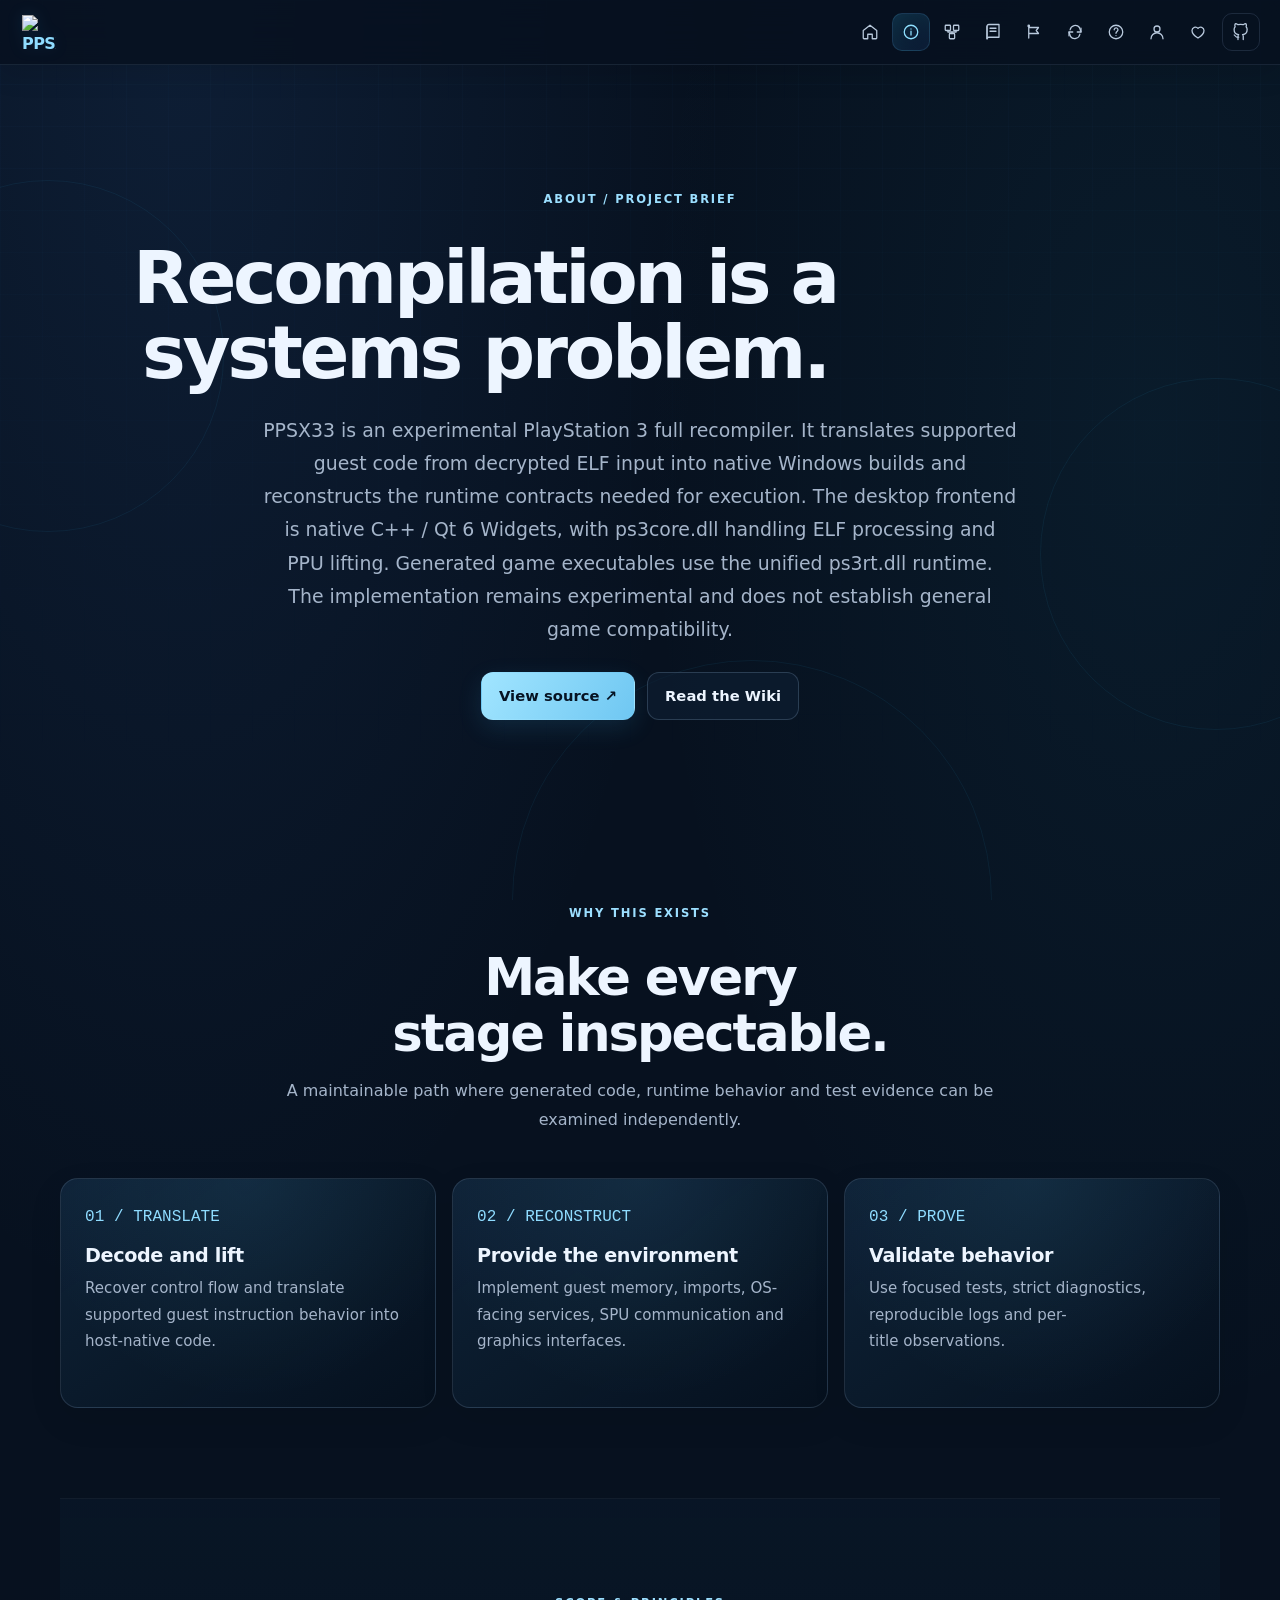
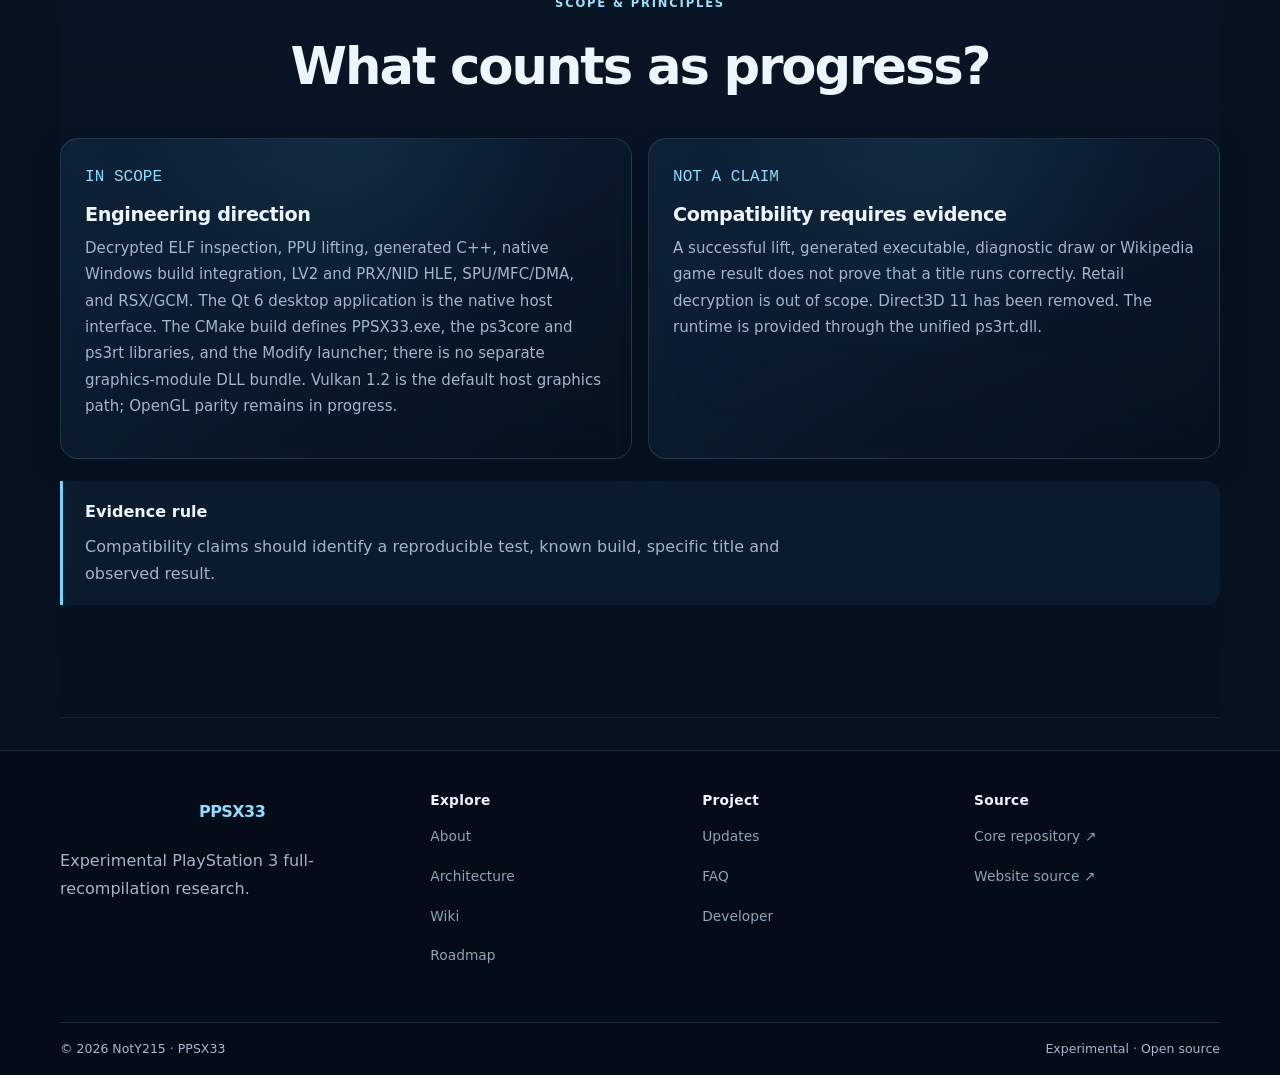
==== commit f4ddcd0d: "Align website page with current PPSX33 codebase" ====
--- a/about.html
+++ b/about.html
@@ -1 +1 @@
-<!doctype html><html lang="en"><head><meta charset="utf-8"><meta name="viewport" content="width=device-width,initial-scale=1,viewport-fit=cover"><meta name="theme-color" content="#07111f"><meta name="description" content="Project goals, scope and engineering principles."><title>About PPSX33</title><link rel="canonical" href="https://ppsx33.xo.je/About/"><link rel="icon" href="https://raw.githubusercontent.com/NotY215/PPSX33/main/assets/ppsx33-logo.ico"><link rel="stylesheet" href="/assets/css/style.css"><script defer src="/assets/js/app.js"></script><script defer src="/assets/js/security.js"></script></head><body><div class="site-bg" aria-hidden="true"><span></span><span></span><span></span></div><header class="site-header"><div class="nav-shell"><a class="brand" href="/" aria-label="PPSX33 home"><img src="https://raw.githubusercontent.com/NotY215/PPSX33/main/assets/ppsx33-logo.png" alt="PPSX33 logo"></a><button class="menu-toggle" type="button" aria-label="Open navigation" aria-expanded="false" aria-controls="main-nav"><span></span><span></span><span></span></button><nav class="main-nav" id="main-nav" aria-label="Main navigation"><a href="/" aria-label="Home" title="Home"><svg class="nav-icon" viewBox="0 0 24 24" aria-hidden="true" fill="none" stroke="currentColor" stroke-width="1.7" stroke-linecap="round" stroke-linejoin="round"><path d="m3 10 9-7 9 7v10a1 1 0 0 1-1 1h-5v-6H9v6H4a1 1 0 0 1-1-1z"/></svg><span class="nav-label">Home</span></a><a class="active" href="/About/" aria-label="About" title="About"><svg class="nav-icon" viewBox="0 0 24 24" aria-hidden="true" fill="none" stroke="currentColor" stroke-width="1.7" stroke-linecap="round" stroke-linejoin="round"><circle cx="12" cy="12" r="9"/><path d="M12 11v5m0-8h.01"/></svg><span class="nav-label">About</span></a><a href="/Architecture/" aria-label="Architecture" title="Architecture"><svg class="nav-icon" viewBox="0 0 24 24" aria-hidden="true" fill="none" stroke="currentColor" stroke-width="1.7" stroke-linecap="round" stroke-linejoin="round"><rect x="3" y="3" width="7" height="7" rx="1"/><rect x="14" y="3" width="7" height="7" rx="1"/><rect x="8.5" y="14" width="7" height="7" rx="1"/><path d="M6.5 10v2h11V10m-5.5 2v2"/></svg><span class="nav-label">Architecture</span></a><a href="/Documentation/" aria-label="Wiki" title="Wiki"><svg class="nav-icon" viewBox="0 0 24 24" aria-hidden="true" fill="none" stroke="currentColor" stroke-width="1.7" stroke-linecap="round" stroke-linejoin="round"><path d="M4 4.5A2.5 2.5 0 0 1 6.5 2H20v17H6.5A2.5 2.5 0 0 0 4 21z"/><path d="M4 4.5V21m4-14h8m-8 4h8"/></svg><span class="nav-label">Wiki</span></a><a href="/Roadmap/" aria-label="Roadmap" title="Roadmap"><svg class="nav-icon" viewBox="0 0 24 24" aria-hidden="true" fill="none" stroke="currentColor" stroke-width="1.7" stroke-linecap="round" stroke-linejoin="round"><path d="M5 4v16m0-14h13l-3 4 3 4H5"/><circle cx="5" cy="4" r="1"/></svg><span class="nav-label">Roadmap</span></a><a href="/Updates/" aria-label="Updates" title="Updates"><svg class="nav-icon" viewBox="0 0 24 24" aria-hidden="true" fill="none" stroke="currentColor" stroke-width="1.7" stroke-linecap="round" stroke-linejoin="round"><path d="M20 7v5h-5M4 17v-5h5"/><path d="M5.5 9A7 7 0 0 1 18 6l2 6M4 12l2 6a7 7 0 0 0 12.5-3"/></svg><span class="nav-label">Updates</span></a><a href="/FAQ/" aria-label="FAQ" title="FAQ"><svg class="nav-icon" viewBox="0 0 24 24" aria-hidden="true" fill="none" stroke="currentColor" stroke-width="1.7" stroke-linecap="round" stroke-linejoin="round"><circle cx="12" cy="12" r="9"/><path d="M9.6 9a2.5 2.5 0 1 1 4.3 1.7c-1.2 1.1-1.9 1.3-1.9 3m0 3h.01"/></svg><span class="nav-label">FAQ</span></a><a href="/Developer/" aria-label="Developer" title="Developer"><svg class="nav-icon" viewBox="0 0 24 24" aria-hidden="true" fill="none" stroke="currentColor" stroke-width="1.7" stroke-linecap="round" stroke-linejoin="round"><circle cx="12" cy="8" r="4"/><path d="M4 21a8 8 0 0 1 16 0"/></svg><span class="nav-label">Developer</span></a><a class="github-link" href="https://github.com/NotY215/PPSX33" aria-label="GitHub" title="GitHub"><svg class="nav-icon" viewBox="0 0 24 24" aria-hidden="true" fill="none" stroke="currentColor" stroke-width="1.7" stroke-linecap="round" stroke-linejoin="round"><path d="M9 19c-4.3 1.4-4.3-2.5-6-3m12 6v-3.9a3.4 3.4 0 0 0-.9-2.7c3-.3 6.1-1.5 6.1-6.8A5.3 5.3 0 0 0 18.8 5 4.9 4.9 0 0 0 18.7 1S17.5.6 15 2.3a13.5 13.5 0 0 0-7 0C5.5.6 4.3 1 4.3 1A4.9 4.9 0 0 0 4.2 5a5.3 5.3 0 0 0-1.4 3.6c0 5.3 3.1 6.5 6.1 6.8A3.4 3.4 0 0 0 8 18.1V22"/></svg><span class="nav-label">GitHub</span></a></nav></div></header><main><section class="page-hero section-shell reveal"><span class="eyebrow">ABOUT / PROJECT BRIEF</span><h1>Recompilation is a systems problem.</h1><p>PPSX33 is an experimental PlayStation 3 full recompiler. It translates supported guest code from decrypted ELF input into native Windows builds and reconstructs the runtime contracts needed for execution. The desktop frontend is native C++ / Qt 6 Widgets, with ps3core.dll handling ELF processing and PPU lifting. Generated game executables use the unified ps3rt.dll runtime. The implementation remains experimental and does not establish general game compatibility.</p><div class="hero-actions"><a class="button primary" href="https://github.com/NotY215/PPSX33">View source ↗</a><a class="button secondary" href="/Documentation/">Read the Wiki</a></div></section><section class="section-shell section"><div class="section-heading reveal"><span class="eyebrow">WHY THIS EXISTS</span><h2>Make every stage inspectable.</h2><p>A maintainable path where generated code, runtime behavior and test evidence can be examined independently.</p></div><div class="feature-grid"><article class="feature-card reveal"><span class="card-index">01 / TRANSLATE</span><h3>Decode and lift</h3><p>Recover control flow and translate supported guest instruction behavior into host-native code.</p></article><article class="feature-card reveal"><span class="card-index">02 / RECONSTRUCT</span><h3>Provide the environment</h3><p>Implement guest memory, imports, OS-facing services, SPU communication and graphics interfaces.</p></article><article class="feature-card reveal"><span class="card-index">03 / PROVE</span><h3>Validate behavior</h3><p>Use focused tests, strict diagnostics, reproducible logs and per-title observations.</p></article></div></section><section class="section-shell section tinted"><div class="section-heading reveal"><span class="eyebrow">SCOPE & PRINCIPLES</span><h2>What counts as progress?</h2></div><div class="card-grid two"><article class="feature-card reveal"><span class="card-index">IN SCOPE</span><h3>Engineering direction</h3><p>Decrypted ELF inspection, PPU lifting, generated C++, native Windows build integration, LV2 and PRX/NID HLE, SPU/MFC/DMA, and RSX/GCM. The Qt 6 desktop app supports the project workflow; a separate render workbench can rebuild selected graphics modules without re-lifting a game executable. Vulkan 1.2 is the default host graphics path; OpenGL parity remains in progress.</p></article><article class="feature-card reveal"><span class="card-index">NOT A CLAIM</span><h3>Compatibility requires evidence</h3><p>A successful lift, generated executable, diagnostic draw or Wikipedia game result does not prove that a title runs correctly. Retail decryption is out of scope. Direct3D 11 has been removed. The runtime is provided through the unified ps3rt.dll.</p></article></div><div class="callout reveal"><b>Evidence rule</b><p>Compatibility claims should identify a reproducible test, known build, specific title and observed result.</p></div></section></main><footer class="site-footer"><div class="section-shell footer-grid"><div><a class="brand" href="/"><span>PPSX33</span></a><p>Experimental PlayStation 3 full-recompilation research.</p></div><div><h4>Explore</h4><a href="/About/">About</a><a href="/Architecture/">Architecture</a><a href="/Documentation/">Wiki</a><a href="/Roadmap/">Roadmap</a></div><div><h4>Project</h4><a href="/Updates/">Updates</a><a href="/FAQ/">FAQ</a><a href="/Developer/">Developer</a></div><div><h4>Source</h4><a href="https://github.com/NotY215/PPSX33">Core repository ↗</a><a href="https://github.com/NotY215/PPSX33-Web">Website source ↗</a></div></div><div class="section-shell footer-bottom"><span>© 2026 NotY215 · PPSX33</span><span>Experimental · Open source</span></div></footer></body></html>+<!doctype html><html lang="en"><head><meta charset="utf-8"><meta name="viewport" content="width=device-width,initial-scale=1,viewport-fit=cover"><meta name="theme-color" content="#07111f"><meta name="description" content="Project goals, scope and engineering principles."><title>About PPSX33</title><link rel="canonical" href="https://ppsx33.xo.je/About/"><link rel="icon" href="https://raw.githubusercontent.com/NotY215/PPSX33/main/assets/ppsx33-logo.ico"><link rel="stylesheet" href="/assets/css/style.css"><script defer src="/assets/js/app.js"></script><script defer src="/assets/js/security.js"></script></head><body><div class="site-bg" aria-hidden="true"><span></span><span></span><span></span></div><header class="site-header"><div class="nav-shell"><a class="brand" href="/" aria-label="PPSX33 home"><img src="https://raw.githubusercontent.com/NotY215/PPSX33/main/assets/ppsx33-logo.png" alt="PPSX33 logo"></a><button class="menu-toggle" type="button" aria-label="Open navigation" aria-expanded="false" aria-controls="main-nav"><span></span><span></span><span></span></button><nav class="main-nav" id="main-nav" aria-label="Main navigation"><a href="/" aria-label="Home" title="Home"><svg class="nav-icon" viewBox="0 0 24 24" aria-hidden="true" fill="none" stroke="currentColor" stroke-width="1.7" stroke-linecap="round" stroke-linejoin="round"><path d="m3 10 9-7 9 7v10a1 1 0 0 1-1 1h-5v-6H9v6H4a1 1 0 0 1-1-1z"/></svg><span class="nav-label">Home</span></a><a class="active" href="/About/" aria-label="About" title="About"><svg class="nav-icon" viewBox="0 0 24 24" aria-hidden="true" fill="none" stroke="currentColor" stroke-width="1.7" stroke-linecap="round" stroke-linejoin="round"><circle cx="12" cy="12" r="9"/><path d="M12 11v5m0-8h.01"/></svg><span class="nav-label">About</span></a><a href="/Architecture/" aria-label="Architecture" title="Architecture"><svg class="nav-icon" viewBox="0 0 24 24" aria-hidden="true" fill="none" stroke="currentColor" stroke-width="1.7" stroke-linecap="round" stroke-linejoin="round"><rect x="3" y="3" width="7" height="7" rx="1"/><rect x="14" y="3" width="7" height="7" rx="1"/><rect x="8.5" y="14" width="7" height="7" rx="1"/><path d="M6.5 10v2h11V10m-5.5 2v2"/></svg><span class="nav-label">Architecture</span></a><a href="/Documentation/" aria-label="Wiki" title="Wiki"><svg class="nav-icon" viewBox="0 0 24 24" aria-hidden="true" fill="none" stroke="currentColor" stroke-width="1.7" stroke-linecap="round" stroke-linejoin="round"><path d="M4 4.5A2.5 2.5 0 0 1 6.5 2H20v17H6.5A2.5 2.5 0 0 0 4 21z"/><path d="M4 4.5V21m4-14h8m-8 4h8"/></svg><span class="nav-label">Wiki</span></a><a href="/Roadmap/" aria-label="Roadmap" title="Roadmap"><svg class="nav-icon" viewBox="0 0 24 24" aria-hidden="true" fill="none" stroke="currentColor" stroke-width="1.7" stroke-linecap="round" stroke-linejoin="round"><path d="M5 4v16m0-14h13l-3 4 3 4H5"/><circle cx="5" cy="4" r="1"/></svg><span class="nav-label">Roadmap</span></a><a href="/Updates/" aria-label="Updates" title="Updates"><svg class="nav-icon" viewBox="0 0 24 24" aria-hidden="true" fill="none" stroke="currentColor" stroke-width="1.7" stroke-linecap="round" stroke-linejoin="round"><path d="M20 7v5h-5M4 17v-5h5"/><path d="M5.5 9A7 7 0 0 1 18 6l2 6M4 12l2 6a7 7 0 0 0 12.5-3"/></svg><span class="nav-label">Updates</span></a><a href="/FAQ/" aria-label="FAQ" title="FAQ"><svg class="nav-icon" viewBox="0 0 24 24" aria-hidden="true" fill="none" stroke="currentColor" stroke-width="1.7" stroke-linecap="round" stroke-linejoin="round"><circle cx="12" cy="12" r="9"/><path d="M9.6 9a2.5 2.5 0 1 1 4.3 1.7c-1.2 1.1-1.9 1.3-1.9 3m0 3h.01"/></svg><span class="nav-label">FAQ</span></a><a href="/Developer/" aria-label="Developer" title="Developer"><svg class="nav-icon" viewBox="0 0 24 24" aria-hidden="true" fill="none" stroke="currentColor" stroke-width="1.7" stroke-linecap="round" stroke-linejoin="round"><circle cx="12" cy="8" r="4"/><path d="M4 21a8 8 0 0 1 16 0"/></svg><span class="nav-label">Developer</span></a><a class="github-link" href="https://github.com/NotY215/PPSX33" aria-label="GitHub" title="GitHub"><svg class="nav-icon" viewBox="0 0 24 24" aria-hidden="true" fill="none" stroke="currentColor" stroke-width="1.7" stroke-linecap="round" stroke-linejoin="round"><path d="M9 19c-4.3 1.4-4.3-2.5-6-3m12 6v-3.9a3.4 3.4 0 0 0-.9-2.7c3-.3 6.1-1.5 6.1-6.8A5.3 5.3 0 0 0 18.8 5 4.9 4.9 0 0 0 18.7 1S17.5.6 15 2.3a13.5 13.5 0 0 0-7 0C5.5.6 4.3 1 4.3 1A4.9 4.9 0 0 0 4.2 5a5.3 5.3 0 0 0-1.4 3.6c0 5.3 3.1 6.5 6.1 6.8A3.4 3.4 0 0 0 8 18.1V22"/></svg><span class="nav-label">GitHub</span></a></nav></div></header><main><section class="page-hero section-shell reveal"><span class="eyebrow">ABOUT / PROJECT BRIEF</span><h1>Recompilation is a systems problem.</h1><p>PPSX33 is an experimental PlayStation 3 full recompiler. It translates supported guest code from decrypted ELF input into native Windows builds and reconstructs the runtime contracts needed for execution. The desktop frontend is native C++ / Qt 6 Widgets, with ps3core.dll handling ELF processing and PPU lifting. Generated game executables use the unified ps3rt.dll runtime. The implementation remains experimental and does not establish general game compatibility.</p><div class="hero-actions"><a class="button primary" href="https://github.com/NotY215/PPSX33">View source ↗</a><a class="button secondary" href="/Documentation/">Read the Wiki</a></div></section><section class="section-shell section"><div class="section-heading reveal"><span class="eyebrow">WHY THIS EXISTS</span><h2>Make every stage inspectable.</h2><p>A maintainable path where generated code, runtime behavior and test evidence can be examined independently.</p></div><div class="feature-grid"><article class="feature-card reveal"><span class="card-index">01 / TRANSLATE</span><h3>Decode and lift</h3><p>Recover control flow and translate supported guest instruction behavior into host-native code.</p></article><article class="feature-card reveal"><span class="card-index">02 / RECONSTRUCT</span><h3>Provide the environment</h3><p>Implement guest memory, imports, OS-facing services, SPU communication and graphics interfaces.</p></article><article class="feature-card reveal"><span class="card-index">03 / PROVE</span><h3>Validate behavior</h3><p>Use focused tests, strict diagnostics, reproducible logs and per-title observations.</p></article></div></section><section class="section-shell section tinted"><div class="section-heading reveal"><span class="eyebrow">SCOPE & PRINCIPLES</span><h2>What counts as progress?</h2></div><div class="card-grid two"><article class="feature-card reveal"><span class="card-index">IN SCOPE</span><h3>Engineering direction</h3><p>Decrypted ELF inspection, PPU lifting, generated C++, native Windows build integration, LV2 and PRX/NID HLE, SPU/MFC/DMA, and RSX/GCM. The Qt 6 desktop application is the native host interface. The CMake build defines PPSX33.exe, the ps3core and ps3rt libraries, and the Modify launcher; there is no separate graphics-module DLL bundle. Vulkan 1.2 is the default host graphics path; OpenGL parity remains in progress.</p></article><article class="feature-card reveal"><span class="card-index">NOT A CLAIM</span><h3>Compatibility requires evidence</h3><p>A successful lift, generated executable, diagnostic draw or Wikipedia game result does not prove that a title runs correctly. Retail decryption is out of scope. Direct3D 11 has been removed. The runtime is provided through the unified ps3rt.dll.</p></article></div><div class="callout reveal"><b>Evidence rule</b><p>Compatibility claims should identify a reproducible test, known build, specific title and observed result.</p></div></section></main><footer class="site-footer"><div class="section-shell footer-grid"><div><a class="brand" href="/"><span>PPSX33</span></a><p>Experimental PlayStation 3 full-recompilation research.</p></div><div><h4>Explore</h4><a href="/About/">About</a><a href="/Architecture/">Architecture</a><a href="/Documentation/">Wiki</a><a href="/Roadmap/">Roadmap</a></div><div><h4>Project</h4><a href="/Updates/">Updates</a><a href="/FAQ/">FAQ</a><a href="/Developer/">Developer</a></div><div><h4>Source</h4><a href="https://github.com/NotY215/PPSX33">Core repository ↗</a><a href="https://github.com/NotY215/PPSX33-Web">Website source ↗</a></div></div><div class="section-shell footer-bottom"><span>© 2026 NotY215 · PPSX33</span><span>Experimental · Open source</span></div></footer></body></html>
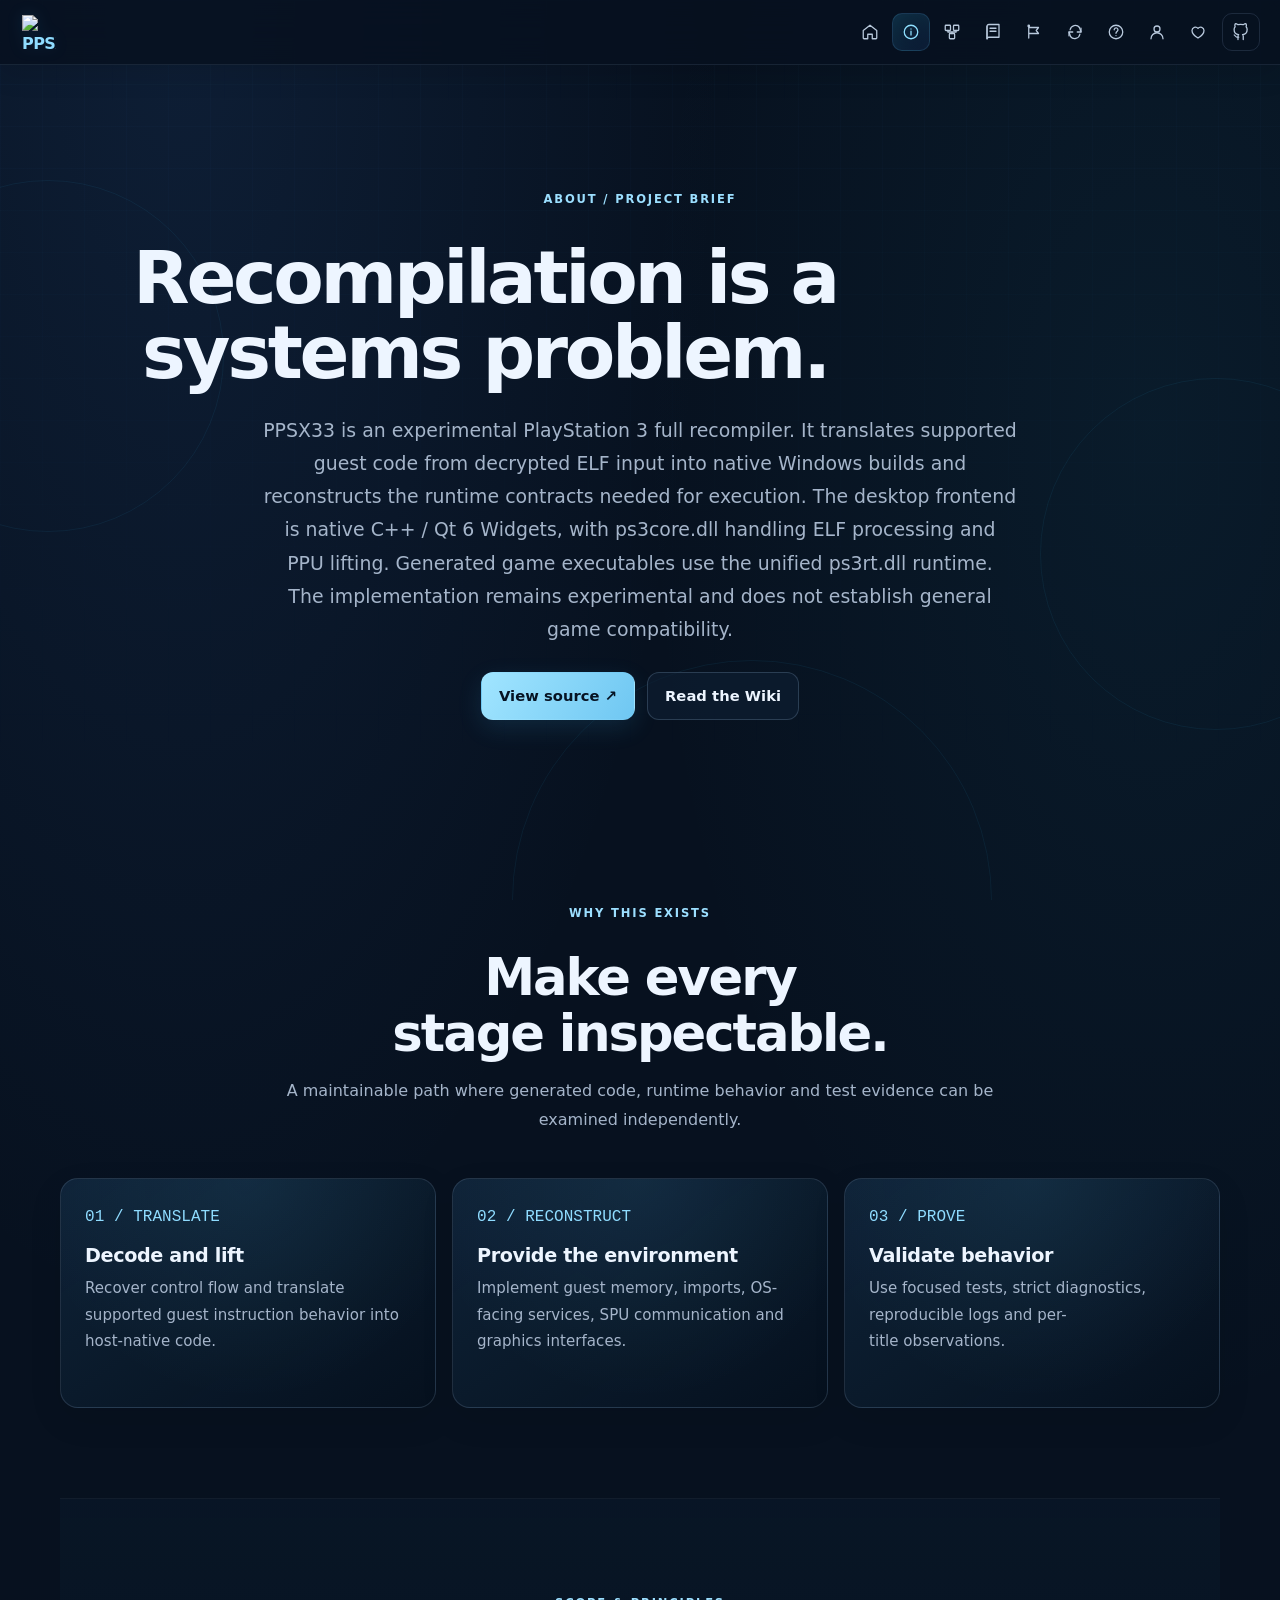
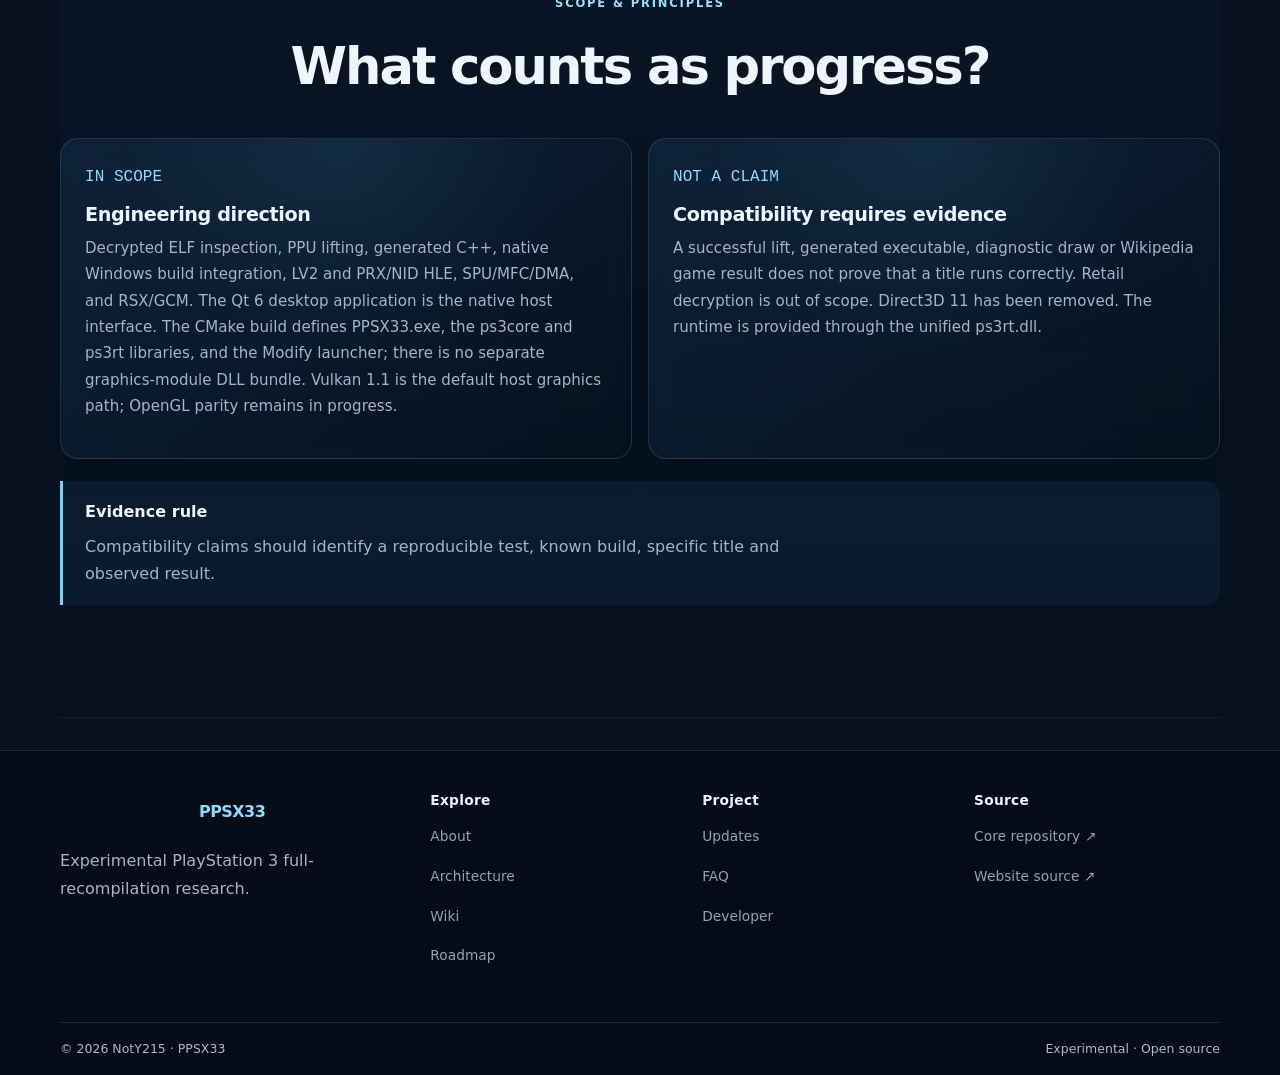
==== commit 9259fbe5: "Correct host graphics API version and current architecture" ====
--- a/about.html
+++ b/about.html
@@ -1 +1 @@
-<!doctype html><html lang="en"><head><meta charset="utf-8"><meta name="viewport" content="width=device-width,initial-scale=1,viewport-fit=cover"><meta name="theme-color" content="#07111f"><meta name="description" content="Project goals, scope and engineering principles."><title>About PPSX33</title><link rel="canonical" href="https://ppsx33.xo.je/About/"><link rel="icon" href="https://raw.githubusercontent.com/NotY215/PPSX33/main/assets/ppsx33-logo.ico"><link rel="stylesheet" href="/assets/css/style.css"><script defer src="/assets/js/app.js"></script><script defer src="/assets/js/security.js"></script></head><body><div class="site-bg" aria-hidden="true"><span></span><span></span><span></span></div><header class="site-header"><div class="nav-shell"><a class="brand" href="/" aria-label="PPSX33 home"><img src="https://raw.githubusercontent.com/NotY215/PPSX33/main/assets/ppsx33-logo.png" alt="PPSX33 logo"></a><button class="menu-toggle" type="button" aria-label="Open navigation" aria-expanded="false" aria-controls="main-nav"><span></span><span></span><span></span></button><nav class="main-nav" id="main-nav" aria-label="Main navigation"><a href="/" aria-label="Home" title="Home"><svg class="nav-icon" viewBox="0 0 24 24" aria-hidden="true" fill="none" stroke="currentColor" stroke-width="1.7" stroke-linecap="round" stroke-linejoin="round"><path d="m3 10 9-7 9 7v10a1 1 0 0 1-1 1h-5v-6H9v6H4a1 1 0 0 1-1-1z"/></svg><span class="nav-label">Home</span></a><a class="active" href="/About/" aria-label="About" title="About"><svg class="nav-icon" viewBox="0 0 24 24" aria-hidden="true" fill="none" stroke="currentColor" stroke-width="1.7" stroke-linecap="round" stroke-linejoin="round"><circle cx="12" cy="12" r="9"/><path d="M12 11v5m0-8h.01"/></svg><span class="nav-label">About</span></a><a href="/Architecture/" aria-label="Architecture" title="Architecture"><svg class="nav-icon" viewBox="0 0 24 24" aria-hidden="true" fill="none" stroke="currentColor" stroke-width="1.7" stroke-linecap="round" stroke-linejoin="round"><rect x="3" y="3" width="7" height="7" rx="1"/><rect x="14" y="3" width="7" height="7" rx="1"/><rect x="8.5" y="14" width="7" height="7" rx="1"/><path d="M6.5 10v2h11V10m-5.5 2v2"/></svg><span class="nav-label">Architecture</span></a><a href="/Documentation/" aria-label="Wiki" title="Wiki"><svg class="nav-icon" viewBox="0 0 24 24" aria-hidden="true" fill="none" stroke="currentColor" stroke-width="1.7" stroke-linecap="round" stroke-linejoin="round"><path d="M4 4.5A2.5 2.5 0 0 1 6.5 2H20v17H6.5A2.5 2.5 0 0 0 4 21z"/><path d="M4 4.5V21m4-14h8m-8 4h8"/></svg><span class="nav-label">Wiki</span></a><a href="/Roadmap/" aria-label="Roadmap" title="Roadmap"><svg class="nav-icon" viewBox="0 0 24 24" aria-hidden="true" fill="none" stroke="currentColor" stroke-width="1.7" stroke-linecap="round" stroke-linejoin="round"><path d="M5 4v16m0-14h13l-3 4 3 4H5"/><circle cx="5" cy="4" r="1"/></svg><span class="nav-label">Roadmap</span></a><a href="/Updates/" aria-label="Updates" title="Updates"><svg class="nav-icon" viewBox="0 0 24 24" aria-hidden="true" fill="none" stroke="currentColor" stroke-width="1.7" stroke-linecap="round" stroke-linejoin="round"><path d="M20 7v5h-5M4 17v-5h5"/><path d="M5.5 9A7 7 0 0 1 18 6l2 6M4 12l2 6a7 7 0 0 0 12.5-3"/></svg><span class="nav-label">Updates</span></a><a href="/FAQ/" aria-label="FAQ" title="FAQ"><svg class="nav-icon" viewBox="0 0 24 24" aria-hidden="true" fill="none" stroke="currentColor" stroke-width="1.7" stroke-linecap="round" stroke-linejoin="round"><circle cx="12" cy="12" r="9"/><path d="M9.6 9a2.5 2.5 0 1 1 4.3 1.7c-1.2 1.1-1.9 1.3-1.9 3m0 3h.01"/></svg><span class="nav-label">FAQ</span></a><a href="/Developer/" aria-label="Developer" title="Developer"><svg class="nav-icon" viewBox="0 0 24 24" aria-hidden="true" fill="none" stroke="currentColor" stroke-width="1.7" stroke-linecap="round" stroke-linejoin="round"><circle cx="12" cy="8" r="4"/><path d="M4 21a8 8 0 0 1 16 0"/></svg><span class="nav-label">Developer</span></a><a class="github-link" href="https://github.com/NotY215/PPSX33" aria-label="GitHub" title="GitHub"><svg class="nav-icon" viewBox="0 0 24 24" aria-hidden="true" fill="none" stroke="currentColor" stroke-width="1.7" stroke-linecap="round" stroke-linejoin="round"><path d="M9 19c-4.3 1.4-4.3-2.5-6-3m12 6v-3.9a3.4 3.4 0 0 0-.9-2.7c3-.3 6.1-1.5 6.1-6.8A5.3 5.3 0 0 0 18.8 5 4.9 4.9 0 0 0 18.7 1S17.5.6 15 2.3a13.5 13.5 0 0 0-7 0C5.5.6 4.3 1 4.3 1A4.9 4.9 0 0 0 4.2 5a5.3 5.3 0 0 0-1.4 3.6c0 5.3 3.1 6.5 6.1 6.8A3.4 3.4 0 0 0 8 18.1V22"/></svg><span class="nav-label">GitHub</span></a></nav></div></header><main><section class="page-hero section-shell reveal"><span class="eyebrow">ABOUT / PROJECT BRIEF</span><h1>Recompilation is a systems problem.</h1><p>PPSX33 is an experimental PlayStation 3 full recompiler. It translates supported guest code from decrypted ELF input into native Windows builds and reconstructs the runtime contracts needed for execution. The desktop frontend is native C++ / Qt 6 Widgets, with ps3core.dll handling ELF processing and PPU lifting. Generated game executables use the unified ps3rt.dll runtime. The implementation remains experimental and does not establish general game compatibility.</p><div class="hero-actions"><a class="button primary" href="https://github.com/NotY215/PPSX33">View source ↗</a><a class="button secondary" href="/Documentation/">Read the Wiki</a></div></section><section class="section-shell section"><div class="section-heading reveal"><span class="eyebrow">WHY THIS EXISTS</span><h2>Make every stage inspectable.</h2><p>A maintainable path where generated code, runtime behavior and test evidence can be examined independently.</p></div><div class="feature-grid"><article class="feature-card reveal"><span class="card-index">01 / TRANSLATE</span><h3>Decode and lift</h3><p>Recover control flow and translate supported guest instruction behavior into host-native code.</p></article><article class="feature-card reveal"><span class="card-index">02 / RECONSTRUCT</span><h3>Provide the environment</h3><p>Implement guest memory, imports, OS-facing services, SPU communication and graphics interfaces.</p></article><article class="feature-card reveal"><span class="card-index">03 / PROVE</span><h3>Validate behavior</h3><p>Use focused tests, strict diagnostics, reproducible logs and per-title observations.</p></article></div></section><section class="section-shell section tinted"><div class="section-heading reveal"><span class="eyebrow">SCOPE & PRINCIPLES</span><h2>What counts as progress?</h2></div><div class="card-grid two"><article class="feature-card reveal"><span class="card-index">IN SCOPE</span><h3>Engineering direction</h3><p>Decrypted ELF inspection, PPU lifting, generated C++, native Windows build integration, LV2 and PRX/NID HLE, SPU/MFC/DMA, and RSX/GCM. The Qt 6 desktop application is the native host interface. The CMake build defines PPSX33.exe, the ps3core and ps3rt libraries, and the Modify launcher; there is no separate graphics-module DLL bundle. Vulkan 1.2 is the default host graphics path; OpenGL parity remains in progress.</p></article><article class="feature-card reveal"><span class="card-index">NOT A CLAIM</span><h3>Compatibility requires evidence</h3><p>A successful lift, generated executable, diagnostic draw or Wikipedia game result does not prove that a title runs correctly. Retail decryption is out of scope. Direct3D 11 has been removed. The runtime is provided through the unified ps3rt.dll.</p></article></div><div class="callout reveal"><b>Evidence rule</b><p>Compatibility claims should identify a reproducible test, known build, specific title and observed result.</p></div></section></main><footer class="site-footer"><div class="section-shell footer-grid"><div><a class="brand" href="/"><span>PPSX33</span></a><p>Experimental PlayStation 3 full-recompilation research.</p></div><div><h4>Explore</h4><a href="/About/">About</a><a href="/Architecture/">Architecture</a><a href="/Documentation/">Wiki</a><a href="/Roadmap/">Roadmap</a></div><div><h4>Project</h4><a href="/Updates/">Updates</a><a href="/FAQ/">FAQ</a><a href="/Developer/">Developer</a></div><div><h4>Source</h4><a href="https://github.com/NotY215/PPSX33">Core repository ↗</a><a href="https://github.com/NotY215/PPSX33-Web">Website source ↗</a></div></div><div class="section-shell footer-bottom"><span>© 2026 NotY215 · PPSX33</span><span>Experimental · Open source</span></div></footer></body></html>+<!doctype html><html lang="en"><head><meta charset="utf-8"><meta name="viewport" content="width=device-width,initial-scale=1,viewport-fit=cover"><meta name="theme-color" content="#07111f"><meta name="description" content="Project goals, scope and engineering principles."><title>About PPSX33</title><link rel="canonical" href="https://ppsx33.xo.je/About/"><link rel="icon" href="https://raw.githubusercontent.com/NotY215/PPSX33/main/assets/ppsx33-logo.ico"><link rel="stylesheet" href="/assets/css/style.css"><script defer src="/assets/js/app.js"></script><script defer src="/assets/js/security.js"></script></head><body><div class="site-bg" aria-hidden="true"><span></span><span></span><span></span></div><header class="site-header"><div class="nav-shell"><a class="brand" href="/" aria-label="PPSX33 home"><img src="https://raw.githubusercontent.com/NotY215/PPSX33/main/assets/ppsx33-logo.png" alt="PPSX33 logo"></a><button class="menu-toggle" type="button" aria-label="Open navigation" aria-expanded="false" aria-controls="main-nav"><span></span><span></span><span></span></button><nav class="main-nav" id="main-nav" aria-label="Main navigation"><a href="/" aria-label="Home" title="Home"><svg class="nav-icon" viewBox="0 0 24 24" aria-hidden="true" fill="none" stroke="currentColor" stroke-width="1.7" stroke-linecap="round" stroke-linejoin="round"><path d="m3 10 9-7 9 7v10a1 1 0 0 1-1 1h-5v-6H9v6H4a1 1 0 0 1-1-1z"/></svg><span class="nav-label">Home</span></a><a class="active" href="/About/" aria-label="About" title="About"><svg class="nav-icon" viewBox="0 0 24 24" aria-hidden="true" fill="none" stroke="currentColor" stroke-width="1.7" stroke-linecap="round" stroke-linejoin="round"><circle cx="12" cy="12" r="9"/><path d="M12 11v5m0-8h.01"/></svg><span class="nav-label">About</span></a><a href="/Architecture/" aria-label="Architecture" title="Architecture"><svg class="nav-icon" viewBox="0 0 24 24" aria-hidden="true" fill="none" stroke="currentColor" stroke-width="1.7" stroke-linecap="round" stroke-linejoin="round"><rect x="3" y="3" width="7" height="7" rx="1"/><rect x="14" y="3" width="7" height="7" rx="1"/><rect x="8.5" y="14" width="7" height="7" rx="1"/><path d="M6.5 10v2h11V10m-5.5 2v2"/></svg><span class="nav-label">Architecture</span></a><a href="/Documentation/" aria-label="Wiki" title="Wiki"><svg class="nav-icon" viewBox="0 0 24 24" aria-hidden="true" fill="none" stroke="currentColor" stroke-width="1.7" stroke-linecap="round" stroke-linejoin="round"><path d="M4 4.5A2.5 2.5 0 0 1 6.5 2H20v17H6.5A2.5 2.5 0 0 0 4 21z"/><path d="M4 4.5V21m4-14h8m-8 4h8"/></svg><span class="nav-label">Wiki</span></a><a href="/Roadmap/" aria-label="Roadmap" title="Roadmap"><svg class="nav-icon" viewBox="0 0 24 24" aria-hidden="true" fill="none" stroke="currentColor" stroke-width="1.7" stroke-linecap="round" stroke-linejoin="round"><path d="M5 4v16m0-14h13l-3 4 3 4H5"/><circle cx="5" cy="4" r="1"/></svg><span class="nav-label">Roadmap</span></a><a href="/Updates/" aria-label="Updates" title="Updates"><svg class="nav-icon" viewBox="0 0 24 24" aria-hidden="true" fill="none" stroke="currentColor" stroke-width="1.7" stroke-linecap="round" stroke-linejoin="round"><path d="M20 7v5h-5M4 17v-5h5"/><path d="M5.5 9A7 7 0 0 1 18 6l2 6M4 12l2 6a7 7 0 0 0 12.5-3"/></svg><span class="nav-label">Updates</span></a><a href="/FAQ/" aria-label="FAQ" title="FAQ"><svg class="nav-icon" viewBox="0 0 24 24" aria-hidden="true" fill="none" stroke="currentColor" stroke-width="1.7" stroke-linecap="round" stroke-linejoin="round"><circle cx="12" cy="12" r="9"/><path d="M9.6 9a2.5 2.5 0 1 1 4.3 1.7c-1.2 1.1-1.9 1.3-1.9 3m0 3h.01"/></svg><span class="nav-label">FAQ</span></a><a href="/Developer/" aria-label="Developer" title="Developer"><svg class="nav-icon" viewBox="0 0 24 24" aria-hidden="true" fill="none" stroke="currentColor" stroke-width="1.7" stroke-linecap="round" stroke-linejoin="round"><circle cx="12" cy="8" r="4"/><path d="M4 21a8 8 0 0 1 16 0"/></svg><span class="nav-label">Developer</span></a><a class="github-link" href="https://github.com/NotY215/PPSX33" aria-label="GitHub" title="GitHub"><svg class="nav-icon" viewBox="0 0 24 24" aria-hidden="true" fill="none" stroke="currentColor" stroke-width="1.7" stroke-linecap="round" stroke-linejoin="round"><path d="M9 19c-4.3 1.4-4.3-2.5-6-3m12 6v-3.9a3.4 3.4 0 0 0-.9-2.7c3-.3 6.1-1.5 6.1-6.8A5.3 5.3 0 0 0 18.8 5 4.9 4.9 0 0 0 18.7 1S17.5.6 15 2.3a13.5 13.5 0 0 0-7 0C5.5.6 4.3 1 4.3 1A4.9 4.9 0 0 0 4.2 5a5.3 5.3 0 0 0-1.4 3.6c0 5.3 3.1 6.5 6.1 6.8A3.4 3.4 0 0 0 8 18.1V22"/></svg><span class="nav-label">GitHub</span></a></nav></div></header><main><section class="page-hero section-shell reveal"><span class="eyebrow">ABOUT / PROJECT BRIEF</span><h1>Recompilation is a systems problem.</h1><p>PPSX33 is an experimental PlayStation 3 full recompiler. It translates supported guest code from decrypted ELF input into native Windows builds and reconstructs the runtime contracts needed for execution. The desktop frontend is native C++ / Qt 6 Widgets, with ps3core.dll handling ELF processing and PPU lifting. Generated game executables use the unified ps3rt.dll runtime. The implementation remains experimental and does not establish general game compatibility.</p><div class="hero-actions"><a class="button primary" href="https://github.com/NotY215/PPSX33">View source ↗</a><a class="button secondary" href="/Documentation/">Read the Wiki</a></div></section><section class="section-shell section"><div class="section-heading reveal"><span class="eyebrow">WHY THIS EXISTS</span><h2>Make every stage inspectable.</h2><p>A maintainable path where generated code, runtime behavior and test evidence can be examined independently.</p></div><div class="feature-grid"><article class="feature-card reveal"><span class="card-index">01 / TRANSLATE</span><h3>Decode and lift</h3><p>Recover control flow and translate supported guest instruction behavior into host-native code.</p></article><article class="feature-card reveal"><span class="card-index">02 / RECONSTRUCT</span><h3>Provide the environment</h3><p>Implement guest memory, imports, OS-facing services, SPU communication and graphics interfaces.</p></article><article class="feature-card reveal"><span class="card-index">03 / PROVE</span><h3>Validate behavior</h3><p>Use focused tests, strict diagnostics, reproducible logs and per-title observations.</p></article></div></section><section class="section-shell section tinted"><div class="section-heading reveal"><span class="eyebrow">SCOPE & PRINCIPLES</span><h2>What counts as progress?</h2></div><div class="card-grid two"><article class="feature-card reveal"><span class="card-index">IN SCOPE</span><h3>Engineering direction</h3><p>Decrypted ELF inspection, PPU lifting, generated C++, native Windows build integration, LV2 and PRX/NID HLE, SPU/MFC/DMA, and RSX/GCM. The Qt 6 desktop application is the native host interface. The CMake build defines PPSX33.exe, the ps3core and ps3rt libraries, and the Modify launcher; there is no separate graphics-module DLL bundle. Vulkan 1.1 is the default host graphics path; OpenGL parity remains in progress.</p></article><article class="feature-card reveal"><span class="card-index">NOT A CLAIM</span><h3>Compatibility requires evidence</h3><p>A successful lift, generated executable, diagnostic draw or Wikipedia game result does not prove that a title runs correctly. Retail decryption is out of scope. Direct3D 11 has been removed. The runtime is provided through the unified ps3rt.dll.</p></article></div><div class="callout reveal"><b>Evidence rule</b><p>Compatibility claims should identify a reproducible test, known build, specific title and observed result.</p></div></section></main><footer class="site-footer"><div class="section-shell footer-grid"><div><a class="brand" href="/"><span>PPSX33</span></a><p>Experimental PlayStation 3 full-recompilation research.</p></div><div><h4>Explore</h4><a href="/About/">About</a><a href="/Architecture/">Architecture</a><a href="/Documentation/">Wiki</a><a href="/Roadmap/">Roadmap</a></div><div><h4>Project</h4><a href="/Updates/">Updates</a><a href="/FAQ/">FAQ</a><a href="/Developer/">Developer</a></div><div><h4>Source</h4><a href="https://github.com/NotY215/PPSX33">Core repository ↗</a><a href="https://github.com/NotY215/PPSX33-Web">Website source ↗</a></div></div><div class="section-shell footer-bottom"><span>© 2026 NotY215 · PPSX33</span><span>Experimental · Open source</span></div></footer></body></html>
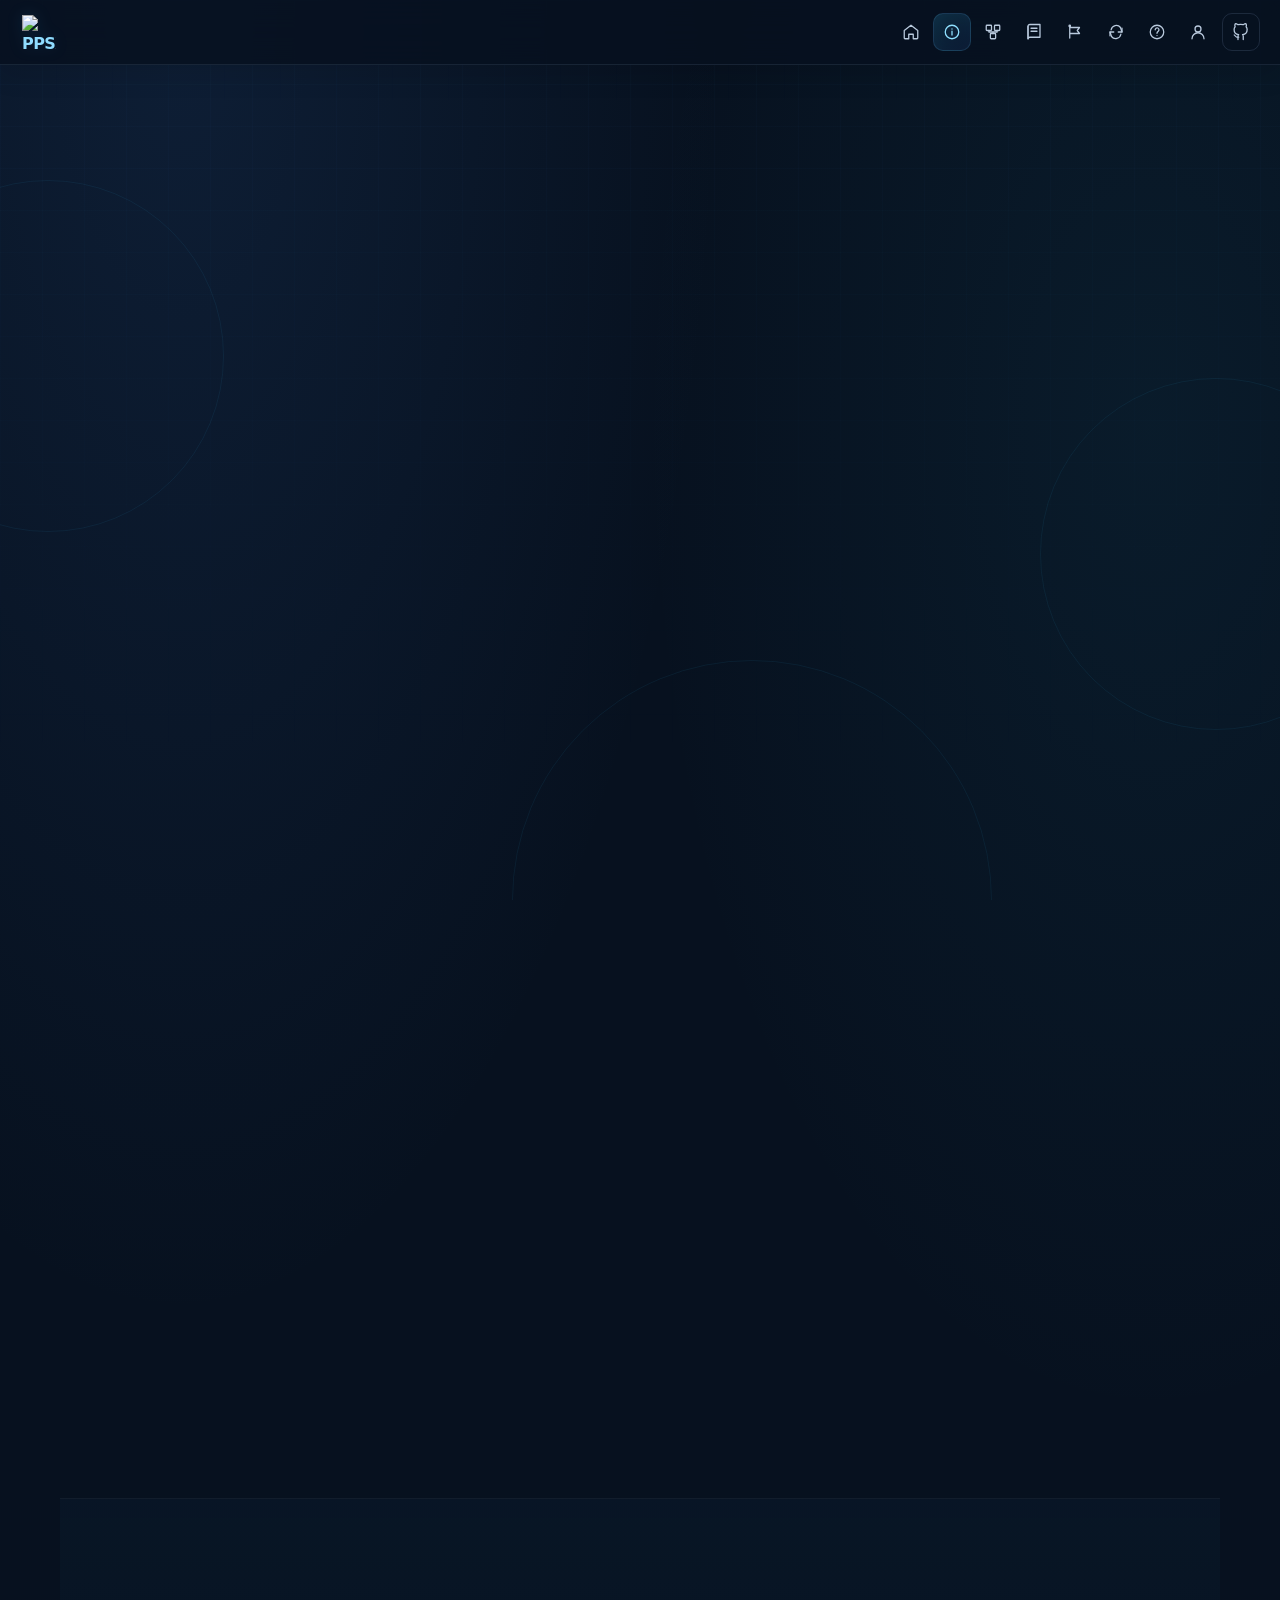
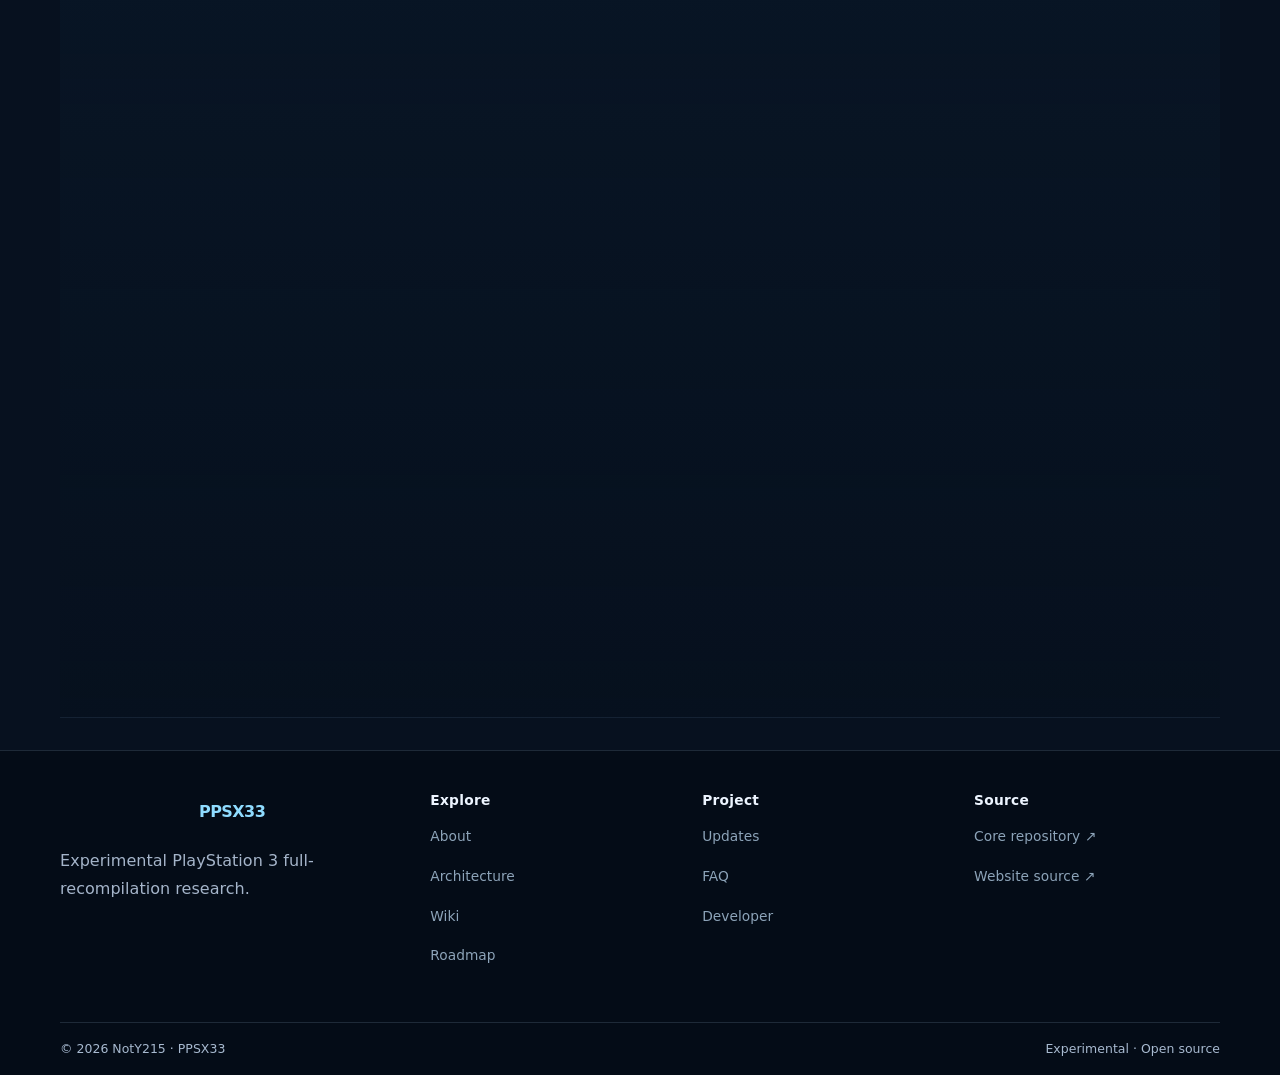
==== commit 9cde61f2: "Link system requirements from About page" ====
--- a/about.html
+++ b/about.html
@@ -1 +1 @@
-<!doctype html><html lang="en"><head><meta charset="utf-8"><meta name="viewport" content="width=device-width,initial-scale=1,viewport-fit=cover"><meta name="theme-color" content="#07111f"><meta name="description" content="Project goals, scope and engineering principles."><title>About PPSX33</title><link rel="canonical" href="https://ppsx33.xo.je/About/"><link rel="icon" href="https://raw.githubusercontent.com/NotY215/PPSX33/main/assets/ppsx33-logo.ico"><link rel="stylesheet" href="/assets/css/style.css"><script defer src="/assets/js/app.js"></script><script defer src="/assets/js/security.js"></script></head><body><div class="site-bg" aria-hidden="true"><span></span><span></span><span></span></div><header class="site-header"><div class="nav-shell"><a class="brand" href="/" aria-label="PPSX33 home"><img src="https://raw.githubusercontent.com/NotY215/PPSX33/main/assets/ppsx33-logo.png" alt="PPSX33 logo"></a><button class="menu-toggle" type="button" aria-label="Open navigation" aria-expanded="false" aria-controls="main-nav"><span></span><span></span><span></span></button><nav class="main-nav" id="main-nav" aria-label="Main navigation"><a href="/" aria-label="Home" title="Home"><svg class="nav-icon" viewBox="0 0 24 24" aria-hidden="true" fill="none" stroke="currentColor" stroke-width="1.7" stroke-linecap="round" stroke-linejoin="round"><path d="m3 10 9-7 9 7v10a1 1 0 0 1-1 1h-5v-6H9v6H4a1 1 0 0 1-1-1z"/></svg><span class="nav-label">Home</span></a><a class="active" href="/About/" aria-label="About" title="About"><svg class="nav-icon" viewBox="0 0 24 24" aria-hidden="true" fill="none" stroke="currentColor" stroke-width="1.7" stroke-linecap="round" stroke-linejoin="round"><circle cx="12" cy="12" r="9"/><path d="M12 11v5m0-8h.01"/></svg><span class="nav-label">About</span></a><a href="/Architecture/" aria-label="Architecture" title="Architecture"><svg class="nav-icon" viewBox="0 0 24 24" aria-hidden="true" fill="none" stroke="currentColor" stroke-width="1.7" stroke-linecap="round" stroke-linejoin="round"><rect x="3" y="3" width="7" height="7" rx="1"/><rect x="14" y="3" width="7" height="7" rx="1"/><rect x="8.5" y="14" width="7" height="7" rx="1"/><path d="M6.5 10v2h11V10m-5.5 2v2"/></svg><span class="nav-label">Architecture</span></a><a href="/Documentation/" aria-label="Wiki" title="Wiki"><svg class="nav-icon" viewBox="0 0 24 24" aria-hidden="true" fill="none" stroke="currentColor" stroke-width="1.7" stroke-linecap="round" stroke-linejoin="round"><path d="M4 4.5A2.5 2.5 0 0 1 6.5 2H20v17H6.5A2.5 2.5 0 0 0 4 21z"/><path d="M4 4.5V21m4-14h8m-8 4h8"/></svg><span class="nav-label">Wiki</span></a><a href="/Roadmap/" aria-label="Roadmap" title="Roadmap"><svg class="nav-icon" viewBox="0 0 24 24" aria-hidden="true" fill="none" stroke="currentColor" stroke-width="1.7" stroke-linecap="round" stroke-linejoin="round"><path d="M5 4v16m0-14h13l-3 4 3 4H5"/><circle cx="5" cy="4" r="1"/></svg><span class="nav-label">Roadmap</span></a><a href="/Updates/" aria-label="Updates" title="Updates"><svg class="nav-icon" viewBox="0 0 24 24" aria-hidden="true" fill="none" stroke="currentColor" stroke-width="1.7" stroke-linecap="round" stroke-linejoin="round"><path d="M20 7v5h-5M4 17v-5h5"/><path d="M5.5 9A7 7 0 0 1 18 6l2 6M4 12l2 6a7 7 0 0 0 12.5-3"/></svg><span class="nav-label">Updates</span></a><a href="/FAQ/" aria-label="FAQ" title="FAQ"><svg class="nav-icon" viewBox="0 0 24 24" aria-hidden="true" fill="none" stroke="currentColor" stroke-width="1.7" stroke-linecap="round" stroke-linejoin="round"><circle cx="12" cy="12" r="9"/><path d="M9.6 9a2.5 2.5 0 1 1 4.3 1.7c-1.2 1.1-1.9 1.3-1.9 3m0 3h.01"/></svg><span class="nav-label">FAQ</span></a><a href="/Developer/" aria-label="Developer" title="Developer"><svg class="nav-icon" viewBox="0 0 24 24" aria-hidden="true" fill="none" stroke="currentColor" stroke-width="1.7" stroke-linecap="round" stroke-linejoin="round"><circle cx="12" cy="8" r="4"/><path d="M4 21a8 8 0 0 1 16 0"/></svg><span class="nav-label">Developer</span></a><a class="github-link" href="https://github.com/NotY215/PPSX33" aria-label="GitHub" title="GitHub"><svg class="nav-icon" viewBox="0 0 24 24" aria-hidden="true" fill="none" stroke="currentColor" stroke-width="1.7" stroke-linecap="round" stroke-linejoin="round"><path d="M9 19c-4.3 1.4-4.3-2.5-6-3m12 6v-3.9a3.4 3.4 0 0 0-.9-2.7c3-.3 6.1-1.5 6.1-6.8A5.3 5.3 0 0 0 18.8 5 4.9 4.9 0 0 0 18.7 1S17.5.6 15 2.3a13.5 13.5 0 0 0-7 0C5.5.6 4.3 1 4.3 1A4.9 4.9 0 0 0 4.2 5a5.3 5.3 0 0 0-1.4 3.6c0 5.3 3.1 6.5 6.1 6.8A3.4 3.4 0 0 0 8 18.1V22"/></svg><span class="nav-label">GitHub</span></a></nav></div></header><main><section class="page-hero section-shell reveal"><span class="eyebrow">ABOUT / PROJECT BRIEF</span><h1>Recompilation is a systems problem.</h1><p>PPSX33 is an experimental PlayStation 3 full recompiler. It translates supported guest code from decrypted ELF input into native Windows builds and reconstructs the runtime contracts needed for execution. The desktop frontend is native C++ / Qt 6 Widgets, with ps3core.dll handling ELF processing and PPU lifting. Generated game executables use the unified ps3rt.dll runtime. The implementation remains experimental and does not establish general game compatibility.</p><div class="hero-actions"><a class="button primary" href="https://github.com/NotY215/PPSX33">View source ↗</a><a class="button secondary" href="/Documentation/">Read the Wiki</a></div></section><section class="section-shell section"><div class="section-heading reveal"><span class="eyebrow">WHY THIS EXISTS</span><h2>Make every stage inspectable.</h2><p>A maintainable path where generated code, runtime behavior and test evidence can be examined independently.</p></div><div class="feature-grid"><article class="feature-card reveal"><span class="card-index">01 / TRANSLATE</span><h3>Decode and lift</h3><p>Recover control flow and translate supported guest instruction behavior into host-native code.</p></article><article class="feature-card reveal"><span class="card-index">02 / RECONSTRUCT</span><h3>Provide the environment</h3><p>Implement guest memory, imports, OS-facing services, SPU communication and graphics interfaces.</p></article><article class="feature-card reveal"><span class="card-index">03 / PROVE</span><h3>Validate behavior</h3><p>Use focused tests, strict diagnostics, reproducible logs and per-title observations.</p></article></div></section><section class="section-shell section tinted"><div class="section-heading reveal"><span class="eyebrow">SCOPE & PRINCIPLES</span><h2>What counts as progress?</h2></div><div class="card-grid two"><article class="feature-card reveal"><span class="card-index">IN SCOPE</span><h3>Engineering direction</h3><p>Decrypted ELF inspection, PPU lifting, generated C++, native Windows build integration, LV2 and PRX/NID HLE, SPU/MFC/DMA, and RSX/GCM. The Qt 6 desktop application is the native host interface. The CMake build defines PPSX33.exe, the ps3core and ps3rt libraries, and the Modify launcher; there is no separate graphics-module DLL bundle. Vulkan 1.1 is the default host graphics path; OpenGL parity remains in progress.</p></article><article class="feature-card reveal"><span class="card-index">NOT A CLAIM</span><h3>Compatibility requires evidence</h3><p>A successful lift, generated executable, diagnostic draw or Wikipedia game result does not prove that a title runs correctly. Retail decryption is out of scope. Direct3D 11 has been removed. The runtime is provided through the unified ps3rt.dll.</p></article></div><div class="callout reveal"><b>Evidence rule</b><p>Compatibility claims should identify a reproducible test, known build, specific title and observed result.</p></div></section></main><footer class="site-footer"><div class="section-shell footer-grid"><div><a class="brand" href="/"><span>PPSX33</span></a><p>Experimental PlayStation 3 full-recompilation research.</p></div><div><h4>Explore</h4><a href="/About/">About</a><a href="/Architecture/">Architecture</a><a href="/Documentation/">Wiki</a><a href="/Roadmap/">Roadmap</a></div><div><h4>Project</h4><a href="/Updates/">Updates</a><a href="/FAQ/">FAQ</a><a href="/Developer/">Developer</a></div><div><h4>Source</h4><a href="https://github.com/NotY215/PPSX33">Core repository ↗</a><a href="https://github.com/NotY215/PPSX33-Web">Website source ↗</a></div></div><div class="section-shell footer-bottom"><span>© 2026 NotY215 · PPSX33</span><span>Experimental · Open source</span></div></footer></body></html>+<!doctype html><html lang="en"><head><meta charset="utf-8"><meta name="viewport" content="width=device-width,initial-scale=1,viewport-fit=cover"><meta name="theme-color" content="#07111f"><meta name="description" content="Project goals, scope and engineering principles."><title>About PPSX33</title><link rel="canonical" href="https://ppsx33.xo.je/About/"><link rel="icon" href="https://raw.githubusercontent.com/NotY215/PPSX33/main/assets/ppsx33-logo.ico"><link rel="stylesheet" href="/assets/css/style.css"><script defer src="/assets/js/app.js"></script><script defer src="/assets/js/security.js"></script></head><body><div class="site-bg" aria-hidden="true"><span></span><span></span><span></span></div><header class="site-header"><div class="nav-shell"><a class="brand" href="/" aria-label="PPSX33 home"><img src="https://raw.githubusercontent.com/NotY215/PPSX33/main/assets/ppsx33-logo.png" alt="PPSX33 logo"></a><button class="menu-toggle" type="button" aria-label="Open navigation" aria-expanded="false" aria-controls="main-nav"><span></span><span></span><span></span></button><nav class="main-nav" id="main-nav" aria-label="Main navigation"><a href="/" aria-label="Home" title="Home"><svg class="nav-icon" viewBox="0 0 24 24" aria-hidden="true" fill="none" stroke="currentColor" stroke-width="1.7" stroke-linecap="round" stroke-linejoin="round"><path d="m3 10 9-7 9 7v10a1 1 0 0 1-1 1h-5v-6H9v6H4a1 1 0 0 1-1-1z"/></svg><span class="nav-label">Home</span></a><a class="active" href="/About/" aria-label="About" title="About"><svg class="nav-icon" viewBox="0 0 24 24" aria-hidden="true" fill="none" stroke="currentColor" stroke-width="1.7" stroke-linecap="round" stroke-linejoin="round"><circle cx="12" cy="12" r="9"/><path d="M12 11v5m0-8h.01"/></svg><span class="nav-label">About</span></a><a href="/Architecture/" aria-label="Architecture" title="Architecture"><svg class="nav-icon" viewBox="0 0 24 24" aria-hidden="true" fill="none" stroke="currentColor" stroke-width="1.7" stroke-linecap="round" stroke-linejoin="round"><rect x="3" y="3" width="7" height="7" rx="1"/><rect x="14" y="3" width="7" height="7" rx="1"/><rect x="8.5" y="14" width="7" height="7" rx="1"/><path d="M6.5 10v2h11V10m-5.5 2v2"/></svg><span class="nav-label">Architecture</span></a><a href="/Documentation/" aria-label="Wiki" title="Wiki"><svg class="nav-icon" viewBox="0 0 24 24" aria-hidden="true" fill="none" stroke="currentColor" stroke-width="1.7" stroke-linecap="round" stroke-linejoin="round"><path d="M4 4.5A2.5 2.5 0 0 1 6.5 2H20v17H6.5A2.5 2.5 0 0 0 4 21z"/><path d="M4 4.5V21m4-14h8m-8 4h8"/></svg><span class="nav-label">Wiki</span></a><a href="/Roadmap/" aria-label="Roadmap" title="Roadmap"><svg class="nav-icon" viewBox="0 0 24 24" aria-hidden="true" fill="none" stroke="currentColor" stroke-width="1.7" stroke-linecap="round" stroke-linejoin="round"><path d="M5 4v16m0-14h13l-3 4 3 4H5"/><circle cx="5" cy="4" r="1"/></svg><span class="nav-label">Roadmap</span></a><a href="/Updates/" aria-label="Updates" title="Updates"><svg class="nav-icon" viewBox="0 0 24 24" aria-hidden="true" fill="none" stroke="currentColor" stroke-width="1.7" stroke-linecap="round" stroke-linejoin="round"><path d="M20 7v5h-5M4 17v-5h5"/><path d="M5.5 9A7 7 0 0 1 18 6l2 6M4 12l2 6a7 7 0 0 0 12.5-3"/></svg><span class="nav-label">Updates</span></a><a href="/FAQ/" aria-label="FAQ" title="FAQ"><svg class="nav-icon" viewBox="0 0 24 24" aria-hidden="true" fill="none" stroke="currentColor" stroke-width="1.7" stroke-linecap="round" stroke-linejoin="round"><circle cx="12" cy="12" r="9"/><path d="M9.6 9a2.5 2.5 0 1 1 4.3 1.7c-1.2 1.1-1.9 1.3-1.9 3m0 3h.01"/></svg><span class="nav-label">FAQ</span></a><a href="/Developer/" aria-label="Developer" title="Developer"><svg class="nav-icon" viewBox="0 0 24 24" aria-hidden="true" fill="none" stroke="currentColor" stroke-width="1.7" stroke-linecap="round" stroke-linejoin="round"><circle cx="12" cy="8" r="4"/><path d="M4 21a8 8 0 0 1 16 0"/></svg><span class="nav-label">Developer</span></a><a class="github-link" href="https://github.com/NotY215/PPSX33" aria-label="GitHub" title="GitHub"><svg class="nav-icon" viewBox="0 0 24 24" aria-hidden="true" fill="none" stroke="currentColor" stroke-width="1.7" stroke-linecap="round" stroke-linejoin="round"><path d="M9 19c-4.3 1.4-4.3-2.5-6-3m12 6v-3.9a3.4 3.4 0 0 0-.9-2.7c3-.3 6.1-1.5 6.1-6.8A5.3 5.3 0 0 0 18.8 5 4.9 4.9 0 0 0 18.7 1S17.5.6 15 2.3a13.5 13.5 0 0 0-7 0C5.5.6 4.3 1 4.3 1A4.9 4.9 0 0 0 4.2 5a5.3 5.3 0 0 0-1.4 3.6c0 5.3 3.1 6.5 6.1 6.8A3.4 3.4 0 0 0 8 18.1V22"/></svg><span class="nav-label">GitHub</span></a></nav></div></header><main><section class="page-hero section-shell reveal"><span class="eyebrow">ABOUT / PROJECT BRIEF</span><h1>Recompilation is a systems problem.</h1><p>PPSX33 is an experimental PlayStation 3 full recompiler. It translates supported guest code from decrypted ELF input into native Windows builds and reconstructs the runtime contracts needed for execution. The desktop frontend is native C++ / Qt 6 Widgets, with ps3core.dll handling ELF processing and PPU lifting. Generated game executables use the unified ps3rt.dll runtime. The implementation remains experimental and does not establish general game compatibility.</p><div class="hero-actions"><a class="button primary" href="https://github.com/NotY215/PPSX33">View source ↗</a><a class="button secondary" href="/Documentation/">Read the Wiki</a><a class="button secondary" href="/Requirements/">System requirements ↗</a></div></section><section class="section-shell section"><div class="section-heading reveal"><span class="eyebrow">WHY THIS EXISTS</span><h2>Make every stage inspectable.</h2><p>A maintainable path where generated code, runtime behavior and test evidence can be examined independently.</p></div><div class="feature-grid"><article class="feature-card reveal"><span class="card-index">01 / TRANSLATE</span><h3>Decode and lift</h3><p>Recover control flow and translate supported guest instruction behavior into host-native code.</p></article><article class="feature-card reveal"><span class="card-index">02 / RECONSTRUCT</span><h3>Provide the environment</h3><p>Implement guest memory, imports, OS-facing services, SPU communication and graphics interfaces.</p></article><article class="feature-card reveal"><span class="card-index">03 / PROVE</span><h3>Validate behavior</h3><p>Use focused tests, strict diagnostics, reproducible logs and per-title observations.</p></article></div></section><section class="section-shell section tinted"><div class="section-heading reveal"><span class="eyebrow">SCOPE & PRINCIPLES</span><h2>What counts as progress?</h2></div><div class="card-grid two"><article class="feature-card reveal"><span class="card-index">IN SCOPE</span><h3>Engineering direction</h3><p>Decrypted ELF inspection, PPU lifting, generated C++, native Windows build integration, LV2 and PRX/NID HLE, SPU/MFC/DMA, and RSX/GCM. The Qt 6 desktop application is the native host interface. The CMake build defines PPSX33.exe, the ps3core and ps3rt libraries, and the Modify launcher; there is no separate graphics-module DLL bundle. Vulkan 1.1 is the default host graphics path; OpenGL parity remains in progress.</p></article><article class="feature-card reveal"><span class="card-index">NOT A CLAIM</span><h3>Compatibility requires evidence</h3><p>A successful lift, generated executable, diagnostic draw or Wikipedia game result does not prove that a title runs correctly. Retail decryption is out of scope. Direct3D 11 has been removed. The runtime is provided through the unified ps3rt.dll.</p></article></div><div class="callout reveal"><b>Evidence rule</b><p>Compatibility claims should identify a reproducible test, known build, specific title and observed result.</p></div></section></main><footer class="site-footer"><div class="section-shell footer-grid"><div><a class="brand" href="/"><span>PPSX33</span></a><p>Experimental PlayStation 3 full-recompilation research.</p></div><div><h4>Explore</h4><a href="/About/">About</a><a href="/Architecture/">Architecture</a><a href="/Documentation/">Wiki</a><a href="/Roadmap/">Roadmap</a></div><div><h4>Project</h4><a href="/Updates/">Updates</a><a href="/FAQ/">FAQ</a><a href="/Developer/">Developer</a></div><div><h4>Source</h4><a href="https://github.com/NotY215/PPSX33">Core repository ↗</a><a href="https://github.com/NotY215/PPSX33-Web">Website source ↗</a></div></div><div class="section-shell footer-bottom"><span>© 2026 NotY215 · PPSX33</span><span>Experimental · Open source</span></div></footer></body></html>
--- a/assets/css/style.css
+++ b/assets/css/style.css
@@ -396,3 +396,19 @@
 .main-nav .github-link{margin-left:2px}
 @media(max-width:900px) and (min-width:761px){.nav-shell{min-height:60px;gap:8px}.brand img{width:31px;height:31px}.main-nav{gap:1px}.main-nav a{min-width:34px;min-height:34px;padding:7px}.main-nav a .nav-icon{width:17px;height:17px;flex-basis:17px}}
 @media(max-width:760px){.nav-shell{min-height:60px}.brand{min-width:36px;min-height:36px}.brand img{width:32px;height:32px}.main-nav a{min-height:46px}.main-nav a .nav-icon{width:20px;height:20px;flex-basis:20px}body>.main-nav.mobile-drawer a .nav-icon{width:20px;height:20px;flex-basis:20px}}
+
+/* PPSX33 Astra-inspired motion system: layered scroll reveals and a live reading indicator. */
+.scroll-progress{position:fixed;inset:0 auto auto 0;width:100%;height:3px;z-index:1200;pointer-events:none;background:rgba(57,199,255,.08)}.scroll-progress span{display:block;width:100%;height:100%;transform:scaleX(0);transform-origin:left center;background:linear-gradient(90deg,#39c7ff,#668cff,#b49aff);box-shadow:0 0 16px rgba(57,199,255,.55)}
+.reveal{opacity:0;transform:translate3d(0,34px,0) scale(.985);filter:blur(5px);transition:opacity .85s cubic-bezier(.16,1,.3,1),transform .85s cubic-bezier(.16,1,.3,1),filter .85s cubic-bezier(.16,1,.3,1);will-change:opacity,transform,filter}.reveal.is-visible,.reveal.visible{opacity:1;transform:translate3d(0,0,0) scale(1);filter:blur(0)}
+.feature-grid>.reveal:nth-child(2),.card-grid>.reveal:nth-child(2){transition-delay:90ms}.feature-grid>.reveal:nth-child(3),.card-grid>.reveal:nth-child(3){transition-delay:170ms}.feature-grid>.reveal:nth-child(4),.card-grid>.reveal:nth-child(4){transition-delay:240ms}
+.ppsx-home-hero{position:relative;isolation:isolate;min-height:min(850px,calc(100svh - 72px));display:grid;align-items:center}.ppsx-home-hero:before{content:"";position:absolute;z-index:-1;inset:8% -12% 12% 24%;background:radial-gradient(ellipse,rgba(35,150,255,.15),transparent 66%);filter:blur(18px);animation:homeGlow 10s ease-in-out infinite alternate}@keyframes homeGlow{to{transform:translate3d(-22px,18px,0) scale(1.12);opacity:.65}}
+.home-console{padding:clamp(14px,2vw,22px);overflow:hidden;transform-style:preserve-3d;animation:consoleFloat 7s ease-in-out infinite}@keyframes consoleFloat{50%{transform:translateY(-9px) rotateX(1deg)}}
+.console-top,.console-footer{display:flex;align-items:center;justify-content:space-between;gap:10px;color:#8ba8c4;font:700 .65rem ui-monospace,monospace;letter-spacing:.12em}.console-mark{display:flex;gap:4px}.console-mark i{width:6px;height:6px;border-radius:50%;background:#39c7ff;box-shadow:0 0 10px #39c7ff}.console-mark i:nth-child(2){opacity:.6}.console-mark i:nth-child(3){opacity:.3}
+.console-screen{position:relative;margin:20px 0;padding:clamp(16px,3vw,28px);border:1px solid rgba(105,190,255,.17);border-radius:20px;background:linear-gradient(145deg,rgba(5,15,28,.94),rgba(10,28,48,.86));box-shadow:inset 0 1px rgba(255,255,255,.04),0 20px 55px rgba(0,0,0,.2)}.console-label{display:flex;justify-content:space-between;color:#8ca9c4;font:700 .66rem ui-monospace,monospace;letter-spacing:.13em}.console-label span{color:#42d8b2}
+.console-flow{display:grid;grid-template-columns:1fr auto 1fr auto 1fr;align-items:center;gap:8px;margin:26px 0}.console-flow>i{color:#49caff;font-style:normal;text-shadow:0 0 12px #39c7ff}.console-node{min-width:0;padding:13px 9px;border:1px solid rgba(110,170,220,.18);border-radius:12px;background:rgba(18,40,64,.5);text-align:center}.console-node.active{border-color:rgba(57,199,255,.55);background:linear-gradient(145deg,rgba(23,115,170,.23),rgba(18,40,64,.55));box-shadow:0 0 28px rgba(57,199,255,.11)}
+.console-node small,.console-node span,.console-metrics small{display:block;color:#7793ae;font:700 .58rem ui-monospace,monospace;letter-spacing:.1em}.console-node b{display:block;margin:7px 0 3px;color:#e8f7ff;font-size:clamp(.78rem,1.4vw,1rem)}.console-node span{font-size:.58rem;letter-spacing:0}
+.console-runtime{padding:15px 0;border-top:1px solid rgba(110,170,220,.13);border-bottom:1px solid rgba(110,170,220,.13)}.console-runtime>div:first-child{display:flex;justify-content:space-between;align-items:center}.console-runtime span,.console-runtime small{color:#7793ae;font:700 .62rem ui-monospace,monospace;letter-spacing:.1em}.console-runtime b{color:#a9e8ff;font:700 .86rem ui-monospace,monospace}
+.runtime-track{height:4px;margin:12px 0 9px;background:rgba(120,170,220,.13);border-radius:9px;overflow:hidden}.runtime-track i{display:block;width:72%;height:100%;background:linear-gradient(90deg,#39c7ff,#7c8dff);box-shadow:0 0 15px #39c7ff;animation:runtimePulse 3.8s ease-in-out infinite alternate}@keyframes runtimePulse{to{width:88%;opacity:.65}}
+.console-metrics{display:grid;grid-template-columns:repeat(3,1fr);gap:10px;margin-top:20px}.console-metrics>div{padding:10px;border-radius:10px;background:rgba(75,145,210,.07)}.console-metrics b{display:block;margin-top:6px;color:#e5f5ff;font-size:.8rem}.console-footer{font-size:.58rem}.console-footer .art-line{flex:1;height:1px;background:linear-gradient(90deg,rgba(57,199,255,.7),transparent)}.console-glow{position:absolute;inset:auto 12% -25px;height:40px;z-index:-1;background:#168cff;filter:blur(45px);opacity:.22}
+@media(max-width:800px){.ppsx-home-hero{min-height:auto}.home-console{max-width:620px;margin:auto;width:100%}}@media(max-width:480px){.console-flow{gap:4px}.console-node{padding:10px 4px}.console-node small,.console-node span{font-size:.5rem}.console-metrics{gap:6px}.console-metrics>div{padding:8px 6px}}
+@media(prefers-reduced-motion:reduce){.reveal,.home-console,.runtime-track i,.ppsx-home-hero:before{animation:none!important;transition:none!important;transform:none!important;filter:none!important}.reveal{opacity:1}}
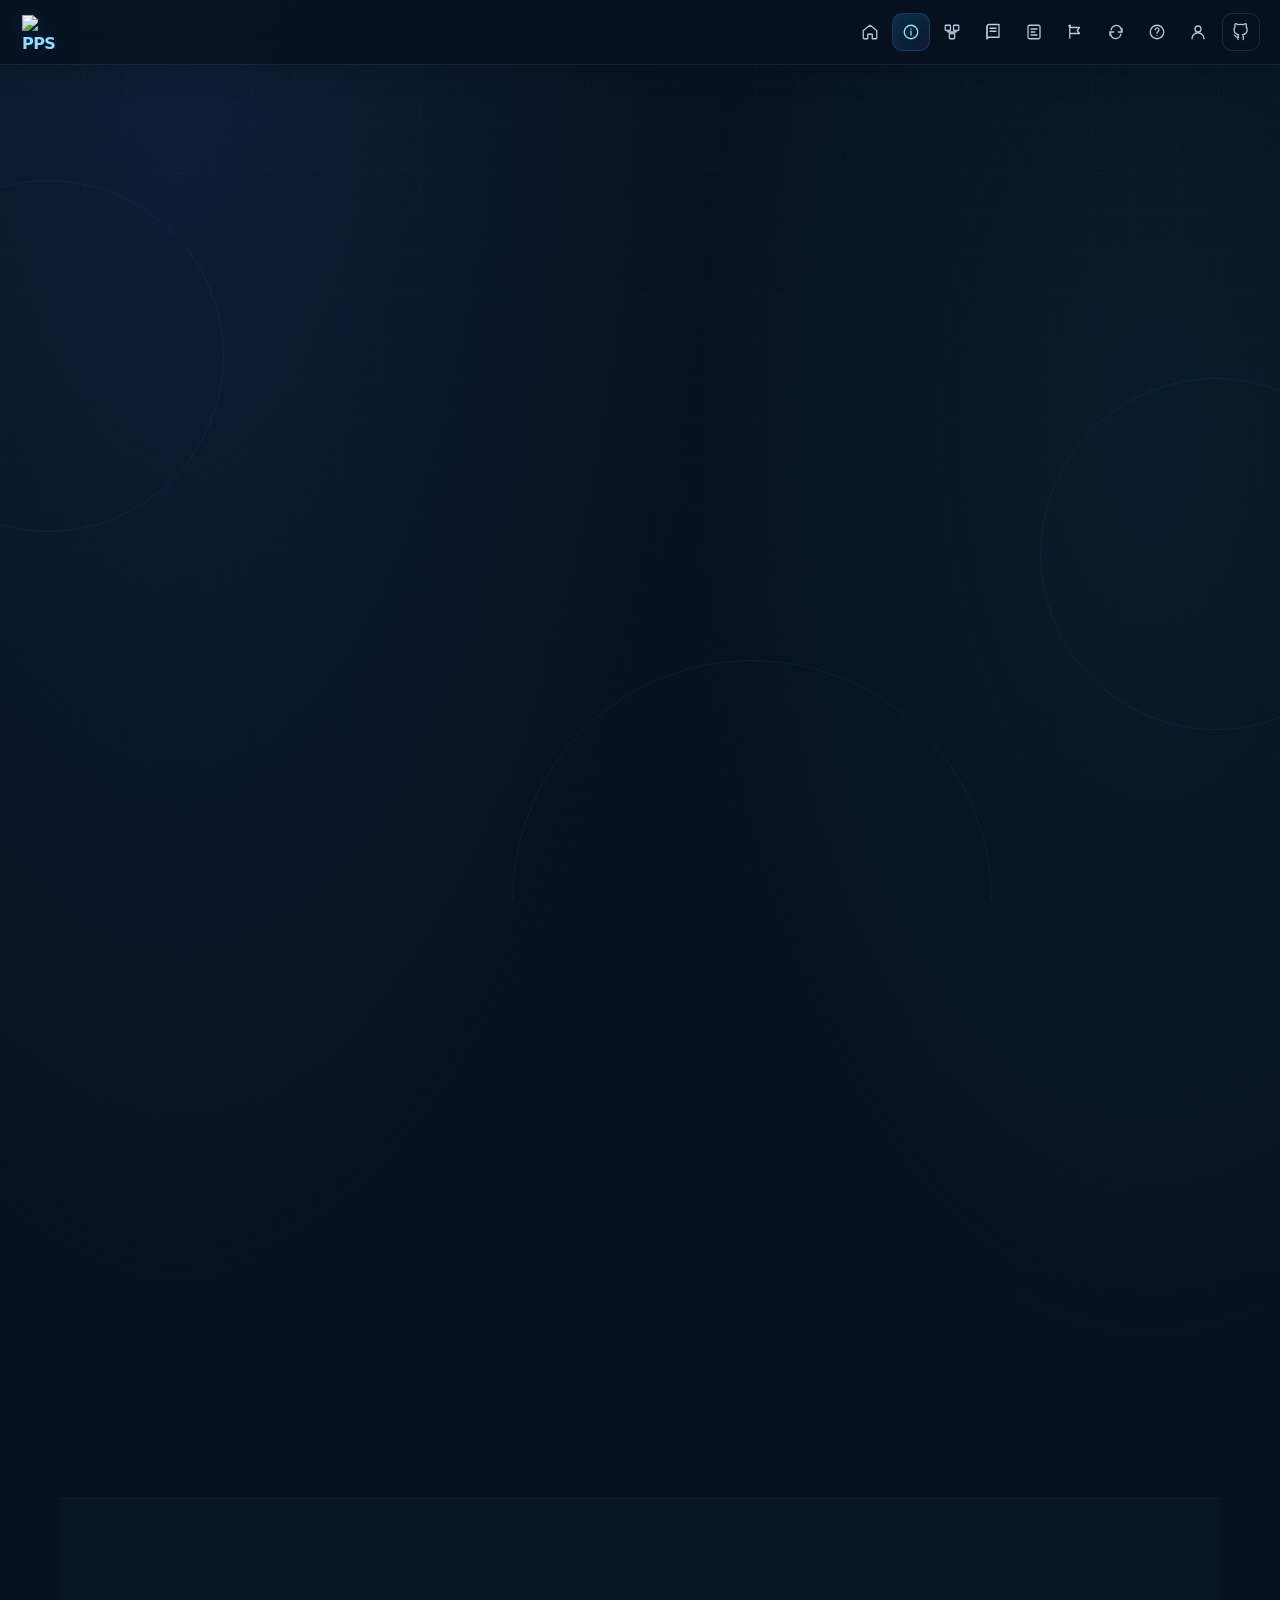
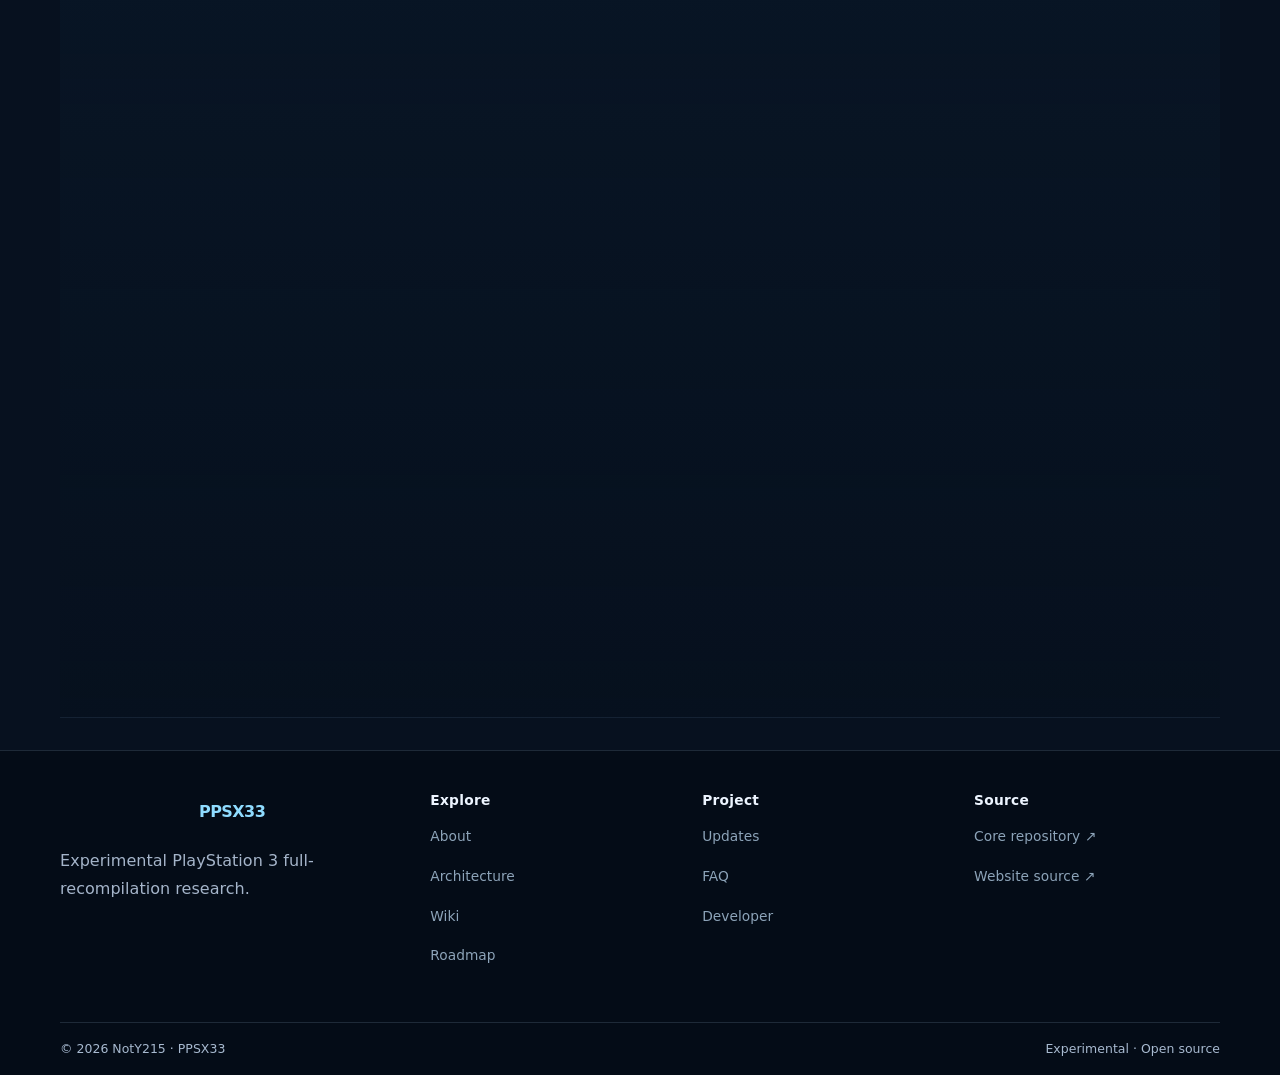
==== commit 2bb1a870: "Add Requirements link to primary navigation" ====
--- a/about.html
+++ b/about.html
@@ -1 +1 @@
-<!doctype html><html lang="en"><head><meta charset="utf-8"><meta name="viewport" content="width=device-width,initial-scale=1,viewport-fit=cover"><meta name="theme-color" content="#07111f"><meta name="description" content="Project goals, scope and engineering principles."><title>About PPSX33</title><link rel="canonical" href="https://ppsx33.xo.je/About/"><link rel="icon" href="https://raw.githubusercontent.com/NotY215/PPSX33/main/assets/ppsx33-logo.ico"><link rel="stylesheet" href="/assets/css/style.css"><script defer src="/assets/js/app.js"></script><script defer src="/assets/js/security.js"></script></head><body><div class="site-bg" aria-hidden="true"><span></span><span></span><span></span></div><header class="site-header"><div class="nav-shell"><a class="brand" href="/" aria-label="PPSX33 home"><img src="https://raw.githubusercontent.com/NotY215/PPSX33/main/assets/ppsx33-logo.png" alt="PPSX33 logo"></a><button class="menu-toggle" type="button" aria-label="Open navigation" aria-expanded="false" aria-controls="main-nav"><span></span><span></span><span></span></button><nav class="main-nav" id="main-nav" aria-label="Main navigation"><a href="/" aria-label="Home" title="Home"><svg class="nav-icon" viewBox="0 0 24 24" aria-hidden="true" fill="none" stroke="currentColor" stroke-width="1.7" stroke-linecap="round" stroke-linejoin="round"><path d="m3 10 9-7 9 7v10a1 1 0 0 1-1 1h-5v-6H9v6H4a1 1 0 0 1-1-1z"/></svg><span class="nav-label">Home</span></a><a class="active" href="/About/" aria-label="About" title="About"><svg class="nav-icon" viewBox="0 0 24 24" aria-hidden="true" fill="none" stroke="currentColor" stroke-width="1.7" stroke-linecap="round" stroke-linejoin="round"><circle cx="12" cy="12" r="9"/><path d="M12 11v5m0-8h.01"/></svg><span class="nav-label">About</span></a><a href="/Architecture/" aria-label="Architecture" title="Architecture"><svg class="nav-icon" viewBox="0 0 24 24" aria-hidden="true" fill="none" stroke="currentColor" stroke-width="1.7" stroke-linecap="round" stroke-linejoin="round"><rect x="3" y="3" width="7" height="7" rx="1"/><rect x="14" y="3" width="7" height="7" rx="1"/><rect x="8.5" y="14" width="7" height="7" rx="1"/><path d="M6.5 10v2h11V10m-5.5 2v2"/></svg><span class="nav-label">Architecture</span></a><a href="/Documentation/" aria-label="Wiki" title="Wiki"><svg class="nav-icon" viewBox="0 0 24 24" aria-hidden="true" fill="none" stroke="currentColor" stroke-width="1.7" stroke-linecap="round" stroke-linejoin="round"><path d="M4 4.5A2.5 2.5 0 0 1 6.5 2H20v17H6.5A2.5 2.5 0 0 0 4 21z"/><path d="M4 4.5V21m4-14h8m-8 4h8"/></svg><span class="nav-label">Wiki</span></a><a href="/Roadmap/" aria-label="Roadmap" title="Roadmap"><svg class="nav-icon" viewBox="0 0 24 24" aria-hidden="true" fill="none" stroke="currentColor" stroke-width="1.7" stroke-linecap="round" stroke-linejoin="round"><path d="M5 4v16m0-14h13l-3 4 3 4H5"/><circle cx="5" cy="4" r="1"/></svg><span class="nav-label">Roadmap</span></a><a href="/Updates/" aria-label="Updates" title="Updates"><svg class="nav-icon" viewBox="0 0 24 24" aria-hidden="true" fill="none" stroke="currentColor" stroke-width="1.7" stroke-linecap="round" stroke-linejoin="round"><path d="M20 7v5h-5M4 17v-5h5"/><path d="M5.5 9A7 7 0 0 1 18 6l2 6M4 12l2 6a7 7 0 0 0 12.5-3"/></svg><span class="nav-label">Updates</span></a><a href="/FAQ/" aria-label="FAQ" title="FAQ"><svg class="nav-icon" viewBox="0 0 24 24" aria-hidden="true" fill="none" stroke="currentColor" stroke-width="1.7" stroke-linecap="round" stroke-linejoin="round"><circle cx="12" cy="12" r="9"/><path d="M9.6 9a2.5 2.5 0 1 1 4.3 1.7c-1.2 1.1-1.9 1.3-1.9 3m0 3h.01"/></svg><span class="nav-label">FAQ</span></a><a href="/Developer/" aria-label="Developer" title="Developer"><svg class="nav-icon" viewBox="0 0 24 24" aria-hidden="true" fill="none" stroke="currentColor" stroke-width="1.7" stroke-linecap="round" stroke-linejoin="round"><circle cx="12" cy="8" r="4"/><path d="M4 21a8 8 0 0 1 16 0"/></svg><span class="nav-label">Developer</span></a><a class="github-link" href="https://github.com/NotY215/PPSX33" aria-label="GitHub" title="GitHub"><svg class="nav-icon" viewBox="0 0 24 24" aria-hidden="true" fill="none" stroke="currentColor" stroke-width="1.7" stroke-linecap="round" stroke-linejoin="round"><path d="M9 19c-4.3 1.4-4.3-2.5-6-3m12 6v-3.9a3.4 3.4 0 0 0-.9-2.7c3-.3 6.1-1.5 6.1-6.8A5.3 5.3 0 0 0 18.8 5 4.9 4.9 0 0 0 18.7 1S17.5.6 15 2.3a13.5 13.5 0 0 0-7 0C5.5.6 4.3 1 4.3 1A4.9 4.9 0 0 0 4.2 5a5.3 5.3 0 0 0-1.4 3.6c0 5.3 3.1 6.5 6.1 6.8A3.4 3.4 0 0 0 8 18.1V22"/></svg><span class="nav-label">GitHub</span></a></nav></div></header><main><section class="page-hero section-shell reveal"><span class="eyebrow">ABOUT / PROJECT BRIEF</span><h1>Recompilation is a systems problem.</h1><p>PPSX33 is an experimental PlayStation 3 full recompiler. It translates supported guest code from decrypted ELF input into native Windows builds and reconstructs the runtime contracts needed for execution. The desktop frontend is native C++ / Qt 6 Widgets, with ps3core.dll handling ELF processing and PPU lifting. Generated game executables use the unified ps3rt.dll runtime. The implementation remains experimental and does not establish general game compatibility.</p><div class="hero-actions"><a class="button primary" href="https://github.com/NotY215/PPSX33">View source ↗</a><a class="button secondary" href="/Documentation/">Read the Wiki</a><a class="button secondary" href="/Requirements/">System requirements ↗</a></div></section><section class="section-shell section"><div class="section-heading reveal"><span class="eyebrow">WHY THIS EXISTS</span><h2>Make every stage inspectable.</h2><p>A maintainable path where generated code, runtime behavior and test evidence can be examined independently.</p></div><div class="feature-grid"><article class="feature-card reveal"><span class="card-index">01 / TRANSLATE</span><h3>Decode and lift</h3><p>Recover control flow and translate supported guest instruction behavior into host-native code.</p></article><article class="feature-card reveal"><span class="card-index">02 / RECONSTRUCT</span><h3>Provide the environment</h3><p>Implement guest memory, imports, OS-facing services, SPU communication and graphics interfaces.</p></article><article class="feature-card reveal"><span class="card-index">03 / PROVE</span><h3>Validate behavior</h3><p>Use focused tests, strict diagnostics, reproducible logs and per-title observations.</p></article></div></section><section class="section-shell section tinted"><div class="section-heading reveal"><span class="eyebrow">SCOPE & PRINCIPLES</span><h2>What counts as progress?</h2></div><div class="card-grid two"><article class="feature-card reveal"><span class="card-index">IN SCOPE</span><h3>Engineering direction</h3><p>Decrypted ELF inspection, PPU lifting, generated C++, native Windows build integration, LV2 and PRX/NID HLE, SPU/MFC/DMA, and RSX/GCM. The Qt 6 desktop application is the native host interface. The CMake build defines PPSX33.exe, the ps3core and ps3rt libraries, and the Modify launcher; there is no separate graphics-module DLL bundle. Vulkan 1.1 is the default host graphics path; OpenGL parity remains in progress.</p></article><article class="feature-card reveal"><span class="card-index">NOT A CLAIM</span><h3>Compatibility requires evidence</h3><p>A successful lift, generated executable, diagnostic draw or Wikipedia game result does not prove that a title runs correctly. Retail decryption is out of scope. Direct3D 11 has been removed. The runtime is provided through the unified ps3rt.dll.</p></article></div><div class="callout reveal"><b>Evidence rule</b><p>Compatibility claims should identify a reproducible test, known build, specific title and observed result.</p></div></section></main><footer class="site-footer"><div class="section-shell footer-grid"><div><a class="brand" href="/"><span>PPSX33</span></a><p>Experimental PlayStation 3 full-recompilation research.</p></div><div><h4>Explore</h4><a href="/About/">About</a><a href="/Architecture/">Architecture</a><a href="/Documentation/">Wiki</a><a href="/Roadmap/">Roadmap</a></div><div><h4>Project</h4><a href="/Updates/">Updates</a><a href="/FAQ/">FAQ</a><a href="/Developer/">Developer</a></div><div><h4>Source</h4><a href="https://github.com/NotY215/PPSX33">Core repository ↗</a><a href="https://github.com/NotY215/PPSX33-Web">Website source ↗</a></div></div><div class="section-shell footer-bottom"><span>© 2026 NotY215 · PPSX33</span><span>Experimental · Open source</span></div></footer></body></html>+<!doctype html><html lang="en"><head><meta charset="utf-8"><meta name="viewport" content="width=device-width,initial-scale=1,viewport-fit=cover"><meta name="theme-color" content="#07111f"><meta name="description" content="Project goals, scope and engineering principles."><title>About PPSX33</title><link rel="canonical" href="https://ppsx33.xo.je/About/"><link rel="icon" href="https://raw.githubusercontent.com/NotY215/PPSX33/main/assets/ppsx33-logo.ico"><link rel="stylesheet" href="/assets/css/style.css"><script defer src="/assets/js/app.js"></script><script defer src="/assets/js/security.js"></script></head><body><div class="site-bg" aria-hidden="true"><span></span><span></span><span></span></div><header class="site-header"><div class="nav-shell"><a class="brand" href="/" aria-label="PPSX33 home"><img src="https://raw.githubusercontent.com/NotY215/PPSX33/main/assets/ppsx33-logo.png" alt="PPSX33 logo"></a><button class="menu-toggle" type="button" aria-label="Open navigation" aria-expanded="false" aria-controls="main-nav"><span></span><span></span><span></span></button><nav class="main-nav" id="main-nav" aria-label="Main navigation"><a href="/" aria-label="Home" title="Home"><svg class="nav-icon" viewBox="0 0 24 24" aria-hidden="true" fill="none" stroke="currentColor" stroke-width="1.7" stroke-linecap="round" stroke-linejoin="round"><path d="m3 10 9-7 9 7v10a1 1 0 0 1-1 1h-5v-6H9v6H4a1 1 0 0 1-1-1z"/></svg><span class="nav-label">Home</span></a><a class="active" href="/About/" aria-label="About" title="About"><svg class="nav-icon" viewBox="0 0 24 24" aria-hidden="true" fill="none" stroke="currentColor" stroke-width="1.7" stroke-linecap="round" stroke-linejoin="round"><circle cx="12" cy="12" r="9"/><path d="M12 11v5m0-8h.01"/></svg><span class="nav-label">About</span></a><a href="/Architecture/" aria-label="Architecture" title="Architecture"><svg class="nav-icon" viewBox="0 0 24 24" aria-hidden="true" fill="none" stroke="currentColor" stroke-width="1.7" stroke-linecap="round" stroke-linejoin="round"><rect x="3" y="3" width="7" height="7" rx="1"/><rect x="14" y="3" width="7" height="7" rx="1"/><rect x="8.5" y="14" width="7" height="7" rx="1"/><path d="M6.5 10v2h11V10m-5.5 2v2"/></svg><span class="nav-label">Architecture</span></a><a href="/Documentation/" aria-label="Wiki" title="Wiki"><svg class="nav-icon" viewBox="0 0 24 24" aria-hidden="true" fill="none" stroke="currentColor" stroke-width="1.7" stroke-linecap="round" stroke-linejoin="round"><path d="M4 4.5A2.5 2.5 0 0 1 6.5 2H20v17H6.5A2.5 2.5 0 0 0 4 21z"/><path d="M4 4.5V21m4-14h8m-8 4h8"/></svg><span class="nav-label">Wiki</span></a><a href="/Requirements/" aria-label="Requirements" title="Requirements"><svg class="nav-icon" viewBox="0 0 24 24" aria-hidden="true" fill="none" stroke="currentColor" stroke-width="1.7" stroke-linecap="round" stroke-linejoin="round"><rect x="4" y="3" width="16" height="18" rx="2"/><path d="M8 8h8M8 12h5m-5 4h8"/></svg><span class="nav-label">Requirements</span></a><a href="/Roadmap/" aria-label="Roadmap" title="Roadmap"><svg class="nav-icon" viewBox="0 0 24 24" aria-hidden="true" fill="none" stroke="currentColor" stroke-width="1.7" stroke-linecap="round" stroke-linejoin="round"><path d="M5 4v16m0-14h13l-3 4 3 4H5"/><circle cx="5" cy="4" r="1"/></svg><span class="nav-label">Roadmap</span></a><a href="/Updates/" aria-label="Updates" title="Updates"><svg class="nav-icon" viewBox="0 0 24 24" aria-hidden="true" fill="none" stroke="currentColor" stroke-width="1.7" stroke-linecap="round" stroke-linejoin="round"><path d="M20 7v5h-5M4 17v-5h5"/><path d="M5.5 9A7 7 0 0 1 18 6l2 6M4 12l2 6a7 7 0 0 0 12.5-3"/></svg><span class="nav-label">Updates</span></a><a href="/FAQ/" aria-label="FAQ" title="FAQ"><svg class="nav-icon" viewBox="0 0 24 24" aria-hidden="true" fill="none" stroke="currentColor" stroke-width="1.7" stroke-linecap="round" stroke-linejoin="round"><circle cx="12" cy="12" r="9"/><path d="M9.6 9a2.5 2.5 0 1 1 4.3 1.7c-1.2 1.1-1.9 1.3-1.9 3m0 3h.01"/></svg><span class="nav-label">FAQ</span></a><a href="/Developer/" aria-label="Developer" title="Developer"><svg class="nav-icon" viewBox="0 0 24 24" aria-hidden="true" fill="none" stroke="currentColor" stroke-width="1.7" stroke-linecap="round" stroke-linejoin="round"><circle cx="12" cy="8" r="4"/><path d="M4 21a8 8 0 0 1 16 0"/></svg><span class="nav-label">Developer</span></a><a class="github-link" href="https://github.com/NotY215/PPSX33" aria-label="GitHub" title="GitHub"><svg class="nav-icon" viewBox="0 0 24 24" aria-hidden="true" fill="none" stroke="currentColor" stroke-width="1.7" stroke-linecap="round" stroke-linejoin="round"><path d="M9 19c-4.3 1.4-4.3-2.5-6-3m12 6v-3.9a3.4 3.4 0 0 0-.9-2.7c3-.3 6.1-1.5 6.1-6.8A5.3 5.3 0 0 0 18.8 5 4.9 4.9 0 0 0 18.7 1S17.5.6 15 2.3a13.5 13.5 0 0 0-7 0C5.5.6 4.3 1 4.3 1A4.9 4.9 0 0 0 4.2 5a5.3 5.3 0 0 0-1.4 3.6c0 5.3 3.1 6.5 6.1 6.8A3.4 3.4 0 0 0 8 18.1V22"/></svg><span class="nav-label">GitHub</span></a></nav></div></header><main><section class="page-hero section-shell reveal"><span class="eyebrow">ABOUT / PROJECT BRIEF</span><h1>Recompilation is a systems problem.</h1><p>PPSX33 is an experimental PlayStation 3 full recompiler. It translates supported guest code from decrypted ELF input into native Windows builds and reconstructs the runtime contracts needed for execution. The desktop frontend is native C++ / Qt 6 Widgets, with ps3core.dll handling ELF processing and PPU lifting. Generated game executables use the unified ps3rt.dll runtime. The implementation remains experimental and does not establish general game compatibility.</p><div class="hero-actions"><a class="button primary" href="https://github.com/NotY215/PPSX33">View source ↗</a><a class="button secondary" href="/Documentation/">Read the Wiki</a><a class="button secondary" href="/Requirements/">System requirements ↗</a></div></section><section class="section-shell section"><div class="section-heading reveal"><span class="eyebrow">WHY THIS EXISTS</span><h2>Make every stage inspectable.</h2><p>A maintainable path where generated code, runtime behavior and test evidence can be examined independently.</p></div><div class="feature-grid"><article class="feature-card reveal"><span class="card-index">01 / TRANSLATE</span><h3>Decode and lift</h3><p>Recover control flow and translate supported guest instruction behavior into host-native code.</p></article><article class="feature-card reveal"><span class="card-index">02 / RECONSTRUCT</span><h3>Provide the environment</h3><p>Implement guest memory, imports, OS-facing services, SPU communication and graphics interfaces.</p></article><article class="feature-card reveal"><span class="card-index">03 / PROVE</span><h3>Validate behavior</h3><p>Use focused tests, strict diagnostics, reproducible logs and per-title observations.</p></article></div></section><section class="section-shell section tinted"><div class="section-heading reveal"><span class="eyebrow">SCOPE & PRINCIPLES</span><h2>What counts as progress?</h2></div><div class="card-grid two"><article class="feature-card reveal"><span class="card-index">IN SCOPE</span><h3>Engineering direction</h3><p>Decrypted ELF inspection, PPU lifting, generated C++, native Windows build integration, LV2 and PRX/NID HLE, SPU/MFC/DMA, and RSX/GCM. The Qt 6 desktop application is the native host interface. The CMake build defines PPSX33.exe, the ps3core and ps3rt libraries, and the Modify launcher; there is no separate graphics-module DLL bundle. Vulkan 1.1 is the default host graphics path; OpenGL parity remains in progress.</p></article><article class="feature-card reveal"><span class="card-index">NOT A CLAIM</span><h3>Compatibility requires evidence</h3><p>A successful lift, generated executable, diagnostic draw or Wikipedia game result does not prove that a title runs correctly. Retail decryption is out of scope. Direct3D 11 has been removed. The runtime is provided through the unified ps3rt.dll.</p></article></div><div class="callout reveal"><b>Evidence rule</b><p>Compatibility claims should identify a reproducible test, known build, specific title and observed result.</p></div></section></main><footer class="site-footer"><div class="section-shell footer-grid"><div><a class="brand" href="/"><span>PPSX33</span></a><p>Experimental PlayStation 3 full-recompilation research.</p></div><div><h4>Explore</h4><a href="/About/">About</a><a href="/Architecture/">Architecture</a><a href="/Documentation/">Wiki</a><a href="/Roadmap/">Roadmap</a></div><div><h4>Project</h4><a href="/Updates/">Updates</a><a href="/FAQ/">FAQ</a><a href="/Developer/">Developer</a></div><div><h4>Source</h4><a href="https://github.com/NotY215/PPSX33">Core repository ↗</a><a href="https://github.com/NotY215/PPSX33-Web">Website source ↗</a></div></div><div class="section-shell footer-bottom"><span>© 2026 NotY215 · PPSX33</span><span>Experimental · Open source</span></div></footer></body></html>
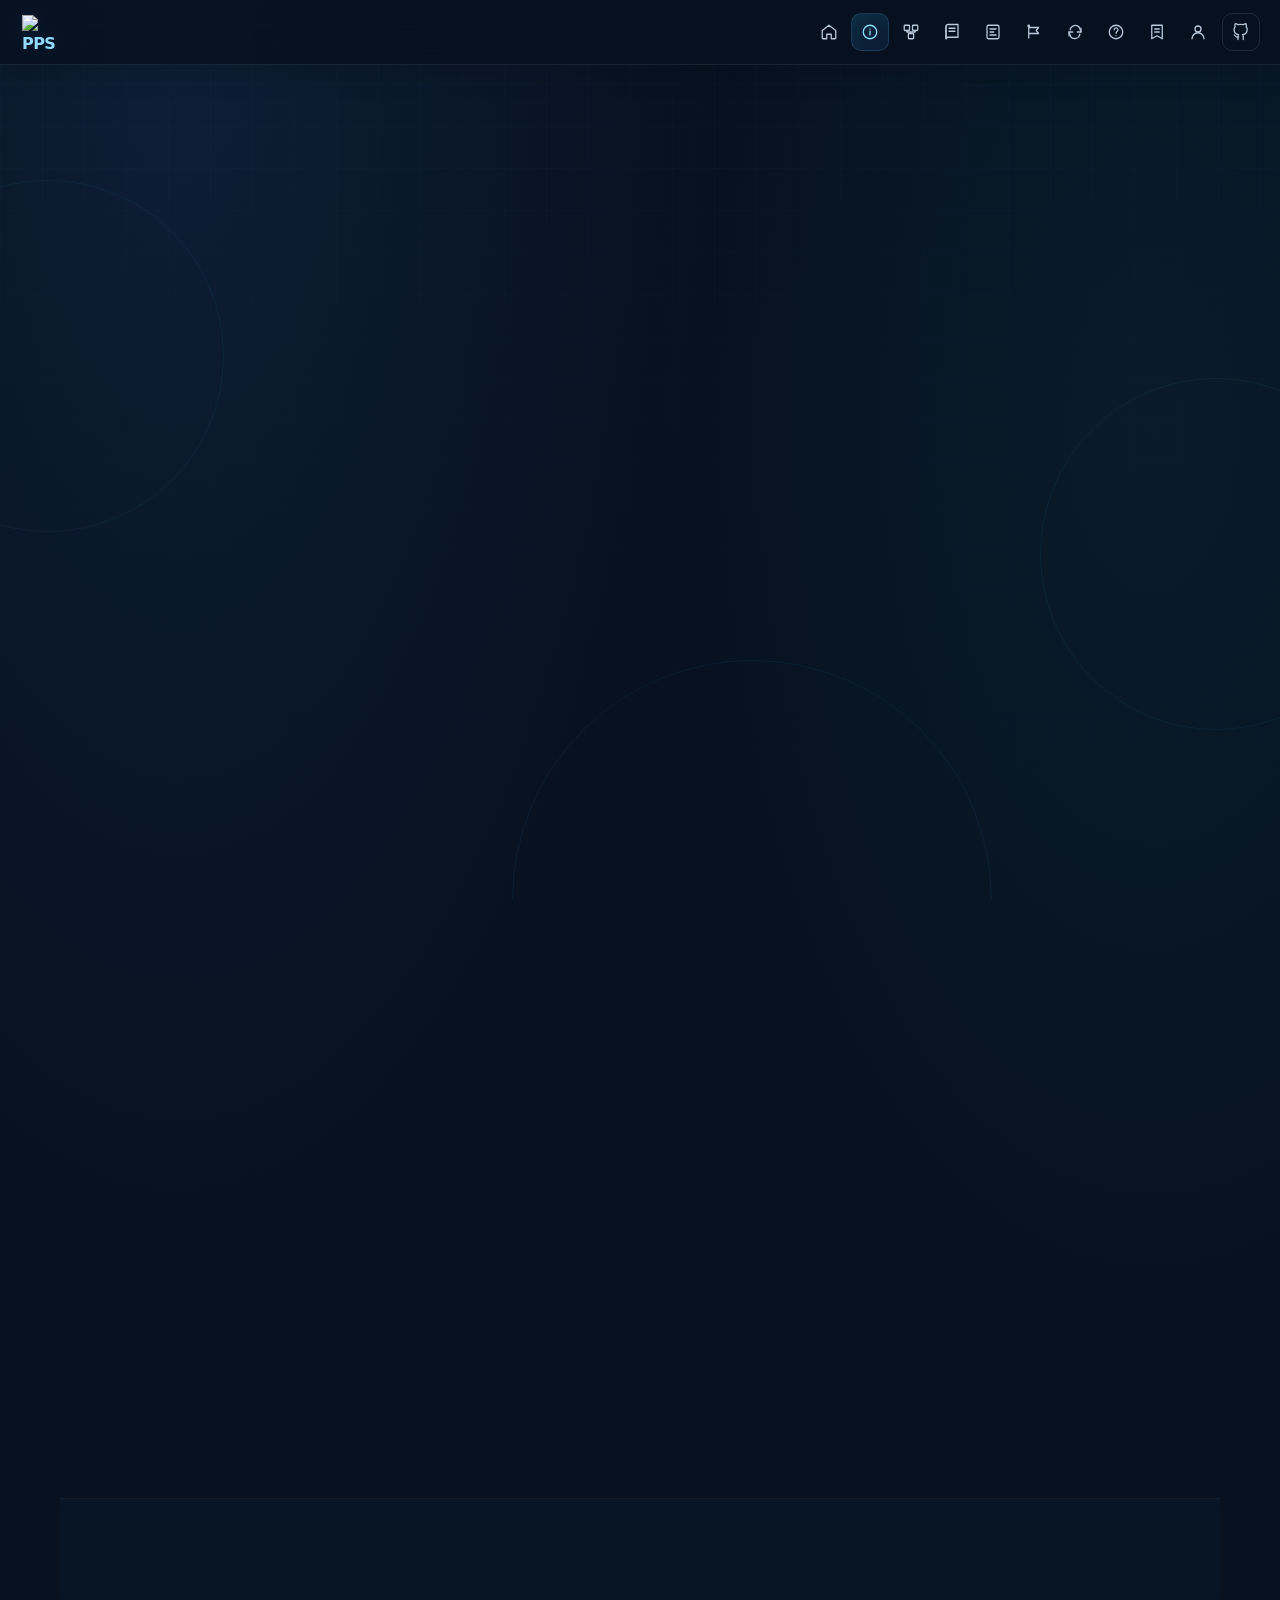
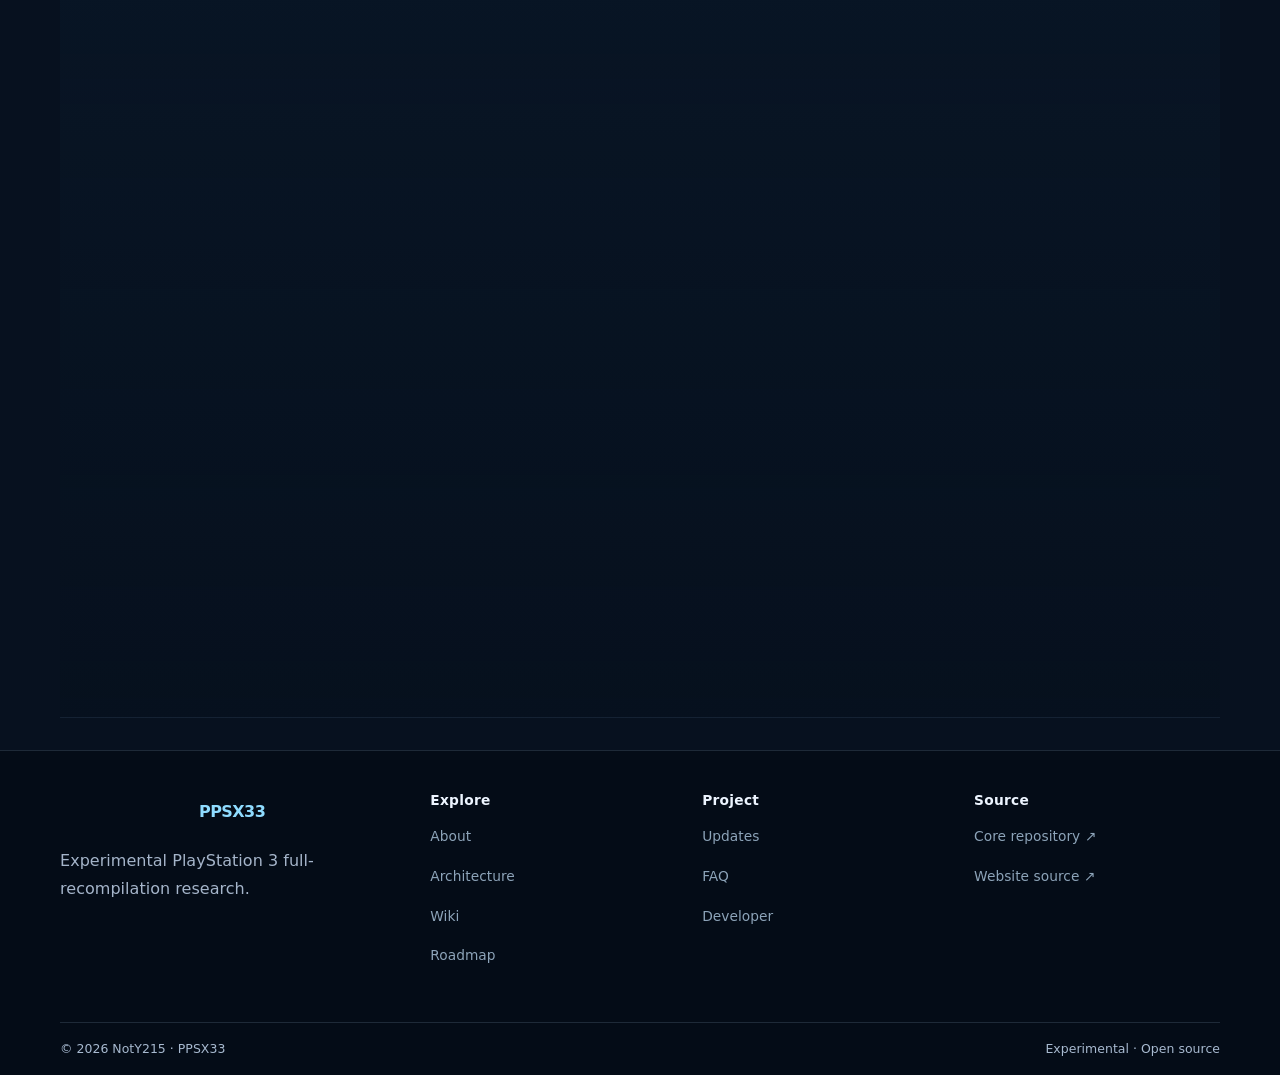
==== commit c9048c7a: "Add static Releases navigation and page links" ====
--- a/about.html
+++ b/about.html
@@ -1 +1 @@
-<!doctype html><html lang="en"><head><meta charset="utf-8"><meta name="viewport" content="width=device-width,initial-scale=1,viewport-fit=cover"><meta name="theme-color" content="#07111f"><meta name="description" content="Project goals, scope and engineering principles."><title>About PPSX33</title><link rel="canonical" href="https://ppsx33.xo.je/About/"><link rel="icon" href="https://raw.githubusercontent.com/NotY215/PPSX33/main/assets/ppsx33-logo.ico"><link rel="stylesheet" href="/assets/css/style.css"><script defer src="/assets/js/app.js"></script><script defer src="/assets/js/security.js"></script></head><body><div class="site-bg" aria-hidden="true"><span></span><span></span><span></span></div><header class="site-header"><div class="nav-shell"><a class="brand" href="/" aria-label="PPSX33 home"><img src="https://raw.githubusercontent.com/NotY215/PPSX33/main/assets/ppsx33-logo.png" alt="PPSX33 logo"></a><button class="menu-toggle" type="button" aria-label="Open navigation" aria-expanded="false" aria-controls="main-nav"><span></span><span></span><span></span></button><nav class="main-nav" id="main-nav" aria-label="Main navigation"><a href="/" aria-label="Home" title="Home"><svg class="nav-icon" viewBox="0 0 24 24" aria-hidden="true" fill="none" stroke="currentColor" stroke-width="1.7" stroke-linecap="round" stroke-linejoin="round"><path d="m3 10 9-7 9 7v10a1 1 0 0 1-1 1h-5v-6H9v6H4a1 1 0 0 1-1-1z"/></svg><span class="nav-label">Home</span></a><a class="active" href="/About/" aria-label="About" title="About"><svg class="nav-icon" viewBox="0 0 24 24" aria-hidden="true" fill="none" stroke="currentColor" stroke-width="1.7" stroke-linecap="round" stroke-linejoin="round"><circle cx="12" cy="12" r="9"/><path d="M12 11v5m0-8h.01"/></svg><span class="nav-label">About</span></a><a href="/Architecture/" aria-label="Architecture" title="Architecture"><svg class="nav-icon" viewBox="0 0 24 24" aria-hidden="true" fill="none" stroke="currentColor" stroke-width="1.7" stroke-linecap="round" stroke-linejoin="round"><rect x="3" y="3" width="7" height="7" rx="1"/><rect x="14" y="3" width="7" height="7" rx="1"/><rect x="8.5" y="14" width="7" height="7" rx="1"/><path d="M6.5 10v2h11V10m-5.5 2v2"/></svg><span class="nav-label">Architecture</span></a><a href="/Documentation/" aria-label="Wiki" title="Wiki"><svg class="nav-icon" viewBox="0 0 24 24" aria-hidden="true" fill="none" stroke="currentColor" stroke-width="1.7" stroke-linecap="round" stroke-linejoin="round"><path d="M4 4.5A2.5 2.5 0 0 1 6.5 2H20v17H6.5A2.5 2.5 0 0 0 4 21z"/><path d="M4 4.5V21m4-14h8m-8 4h8"/></svg><span class="nav-label">Wiki</span></a><a href="/Requirements/" aria-label="Requirements" title="Requirements"><svg class="nav-icon" viewBox="0 0 24 24" aria-hidden="true" fill="none" stroke="currentColor" stroke-width="1.7" stroke-linecap="round" stroke-linejoin="round"><rect x="4" y="3" width="16" height="18" rx="2"/><path d="M8 8h8M8 12h5m-5 4h8"/></svg><span class="nav-label">Requirements</span></a><a href="/Roadmap/" aria-label="Roadmap" title="Roadmap"><svg class="nav-icon" viewBox="0 0 24 24" aria-hidden="true" fill="none" stroke="currentColor" stroke-width="1.7" stroke-linecap="round" stroke-linejoin="round"><path d="M5 4v16m0-14h13l-3 4 3 4H5"/><circle cx="5" cy="4" r="1"/></svg><span class="nav-label">Roadmap</span></a><a href="/Updates/" aria-label="Updates" title="Updates"><svg class="nav-icon" viewBox="0 0 24 24" aria-hidden="true" fill="none" stroke="currentColor" stroke-width="1.7" stroke-linecap="round" stroke-linejoin="round"><path d="M20 7v5h-5M4 17v-5h5"/><path d="M5.5 9A7 7 0 0 1 18 6l2 6M4 12l2 6a7 7 0 0 0 12.5-3"/></svg><span class="nav-label">Updates</span></a><a href="/FAQ/" aria-label="FAQ" title="FAQ"><svg class="nav-icon" viewBox="0 0 24 24" aria-hidden="true" fill="none" stroke="currentColor" stroke-width="1.7" stroke-linecap="round" stroke-linejoin="round"><circle cx="12" cy="12" r="9"/><path d="M9.6 9a2.5 2.5 0 1 1 4.3 1.7c-1.2 1.1-1.9 1.3-1.9 3m0 3h.01"/></svg><span class="nav-label">FAQ</span></a><a href="/Developer/" aria-label="Developer" title="Developer"><svg class="nav-icon" viewBox="0 0 24 24" aria-hidden="true" fill="none" stroke="currentColor" stroke-width="1.7" stroke-linecap="round" stroke-linejoin="round"><circle cx="12" cy="8" r="4"/><path d="M4 21a8 8 0 0 1 16 0"/></svg><span class="nav-label">Developer</span></a><a class="github-link" href="https://github.com/NotY215/PPSX33" aria-label="GitHub" title="GitHub"><svg class="nav-icon" viewBox="0 0 24 24" aria-hidden="true" fill="none" stroke="currentColor" stroke-width="1.7" stroke-linecap="round" stroke-linejoin="round"><path d="M9 19c-4.3 1.4-4.3-2.5-6-3m12 6v-3.9a3.4 3.4 0 0 0-.9-2.7c3-.3 6.1-1.5 6.1-6.8A5.3 5.3 0 0 0 18.8 5 4.9 4.9 0 0 0 18.7 1S17.5.6 15 2.3a13.5 13.5 0 0 0-7 0C5.5.6 4.3 1 4.3 1A4.9 4.9 0 0 0 4.2 5a5.3 5.3 0 0 0-1.4 3.6c0 5.3 3.1 6.5 6.1 6.8A3.4 3.4 0 0 0 8 18.1V22"/></svg><span class="nav-label">GitHub</span></a></nav></div></header><main><section class="page-hero section-shell reveal"><span class="eyebrow">ABOUT / PROJECT BRIEF</span><h1>Recompilation is a systems problem.</h1><p>PPSX33 is an experimental PlayStation 3 full recompiler. It translates supported guest code from decrypted ELF input into native Windows builds and reconstructs the runtime contracts needed for execution. The desktop frontend is native C++ / Qt 6 Widgets, with ps3core.dll handling ELF processing and PPU lifting. Generated game executables use the unified ps3rt.dll runtime. The implementation remains experimental and does not establish general game compatibility.</p><div class="hero-actions"><a class="button primary" href="https://github.com/NotY215/PPSX33">View source ↗</a><a class="button secondary" href="/Documentation/">Read the Wiki</a><a class="button secondary" href="/Requirements/">System requirements ↗</a></div></section><section class="section-shell section"><div class="section-heading reveal"><span class="eyebrow">WHY THIS EXISTS</span><h2>Make every stage inspectable.</h2><p>A maintainable path where generated code, runtime behavior and test evidence can be examined independently.</p></div><div class="feature-grid"><article class="feature-card reveal"><span class="card-index">01 / TRANSLATE</span><h3>Decode and lift</h3><p>Recover control flow and translate supported guest instruction behavior into host-native code.</p></article><article class="feature-card reveal"><span class="card-index">02 / RECONSTRUCT</span><h3>Provide the environment</h3><p>Implement guest memory, imports, OS-facing services, SPU communication and graphics interfaces.</p></article><article class="feature-card reveal"><span class="card-index">03 / PROVE</span><h3>Validate behavior</h3><p>Use focused tests, strict diagnostics, reproducible logs and per-title observations.</p></article></div></section><section class="section-shell section tinted"><div class="section-heading reveal"><span class="eyebrow">SCOPE & PRINCIPLES</span><h2>What counts as progress?</h2></div><div class="card-grid two"><article class="feature-card reveal"><span class="card-index">IN SCOPE</span><h3>Engineering direction</h3><p>Decrypted ELF inspection, PPU lifting, generated C++, native Windows build integration, LV2 and PRX/NID HLE, SPU/MFC/DMA, and RSX/GCM. The Qt 6 desktop application is the native host interface. The CMake build defines PPSX33.exe, the ps3core and ps3rt libraries, and the Modify launcher; there is no separate graphics-module DLL bundle. Vulkan 1.1 is the default host graphics path; OpenGL parity remains in progress.</p></article><article class="feature-card reveal"><span class="card-index">NOT A CLAIM</span><h3>Compatibility requires evidence</h3><p>A successful lift, generated executable, diagnostic draw or Wikipedia game result does not prove that a title runs correctly. Retail decryption is out of scope. Direct3D 11 has been removed. The runtime is provided through the unified ps3rt.dll.</p></article></div><div class="callout reveal"><b>Evidence rule</b><p>Compatibility claims should identify a reproducible test, known build, specific title and observed result.</p></div></section></main><footer class="site-footer"><div class="section-shell footer-grid"><div><a class="brand" href="/"><span>PPSX33</span></a><p>Experimental PlayStation 3 full-recompilation research.</p></div><div><h4>Explore</h4><a href="/About/">About</a><a href="/Architecture/">Architecture</a><a href="/Documentation/">Wiki</a><a href="/Roadmap/">Roadmap</a></div><div><h4>Project</h4><a href="/Updates/">Updates</a><a href="/FAQ/">FAQ</a><a href="/Developer/">Developer</a></div><div><h4>Source</h4><a href="https://github.com/NotY215/PPSX33">Core repository ↗</a><a href="https://github.com/NotY215/PPSX33-Web">Website source ↗</a></div></div><div class="section-shell footer-bottom"><span>© 2026 NotY215 · PPSX33</span><span>Experimental · Open source</span></div></footer></body></html>+<!doctype html><html lang="en"><head><meta charset="utf-8"><meta name="viewport" content="width=device-width,initial-scale=1,viewport-fit=cover"><meta name="theme-color" content="#07111f"><meta name="description" content="Project goals, scope and engineering principles."><title>About PPSX33</title><link rel="canonical" href="https://ppsx33.xo.je/About/"><link rel="icon" href="https://raw.githubusercontent.com/NotY215/PPSX33/main/assets/ppsx33-logo.ico"><link rel="stylesheet" href="/assets/css/style.css"><script defer src="/assets/js/app.js"></script><script defer src="/assets/js/security.js"></script></head><body><div class="site-bg" aria-hidden="true"><span></span><span></span><span></span></div><header class="site-header"><div class="nav-shell"><a class="brand" href="/" aria-label="PPSX33 home"><img src="https://raw.githubusercontent.com/NotY215/PPSX33/main/assets/ppsx33-logo.png" alt="PPSX33 logo"></a><button class="menu-toggle" type="button" aria-label="Open navigation" aria-expanded="false" aria-controls="main-nav"><span></span><span></span><span></span></button><nav class="main-nav" id="main-nav" aria-label="Main navigation"><a href="/" aria-label="Home" title="Home"><svg class="nav-icon" viewBox="0 0 24 24" aria-hidden="true" fill="none" stroke="currentColor" stroke-width="1.7" stroke-linecap="round" stroke-linejoin="round"><path d="m3 10 9-7 9 7v10a1 1 0 0 1-1 1h-5v-6H9v6H4a1 1 0 0 1-1-1z"/></svg><span class="nav-label">Home</span></a><a class="active" href="/About/" aria-label="About" title="About"><svg class="nav-icon" viewBox="0 0 24 24" aria-hidden="true" fill="none" stroke="currentColor" stroke-width="1.7" stroke-linecap="round" stroke-linejoin="round"><circle cx="12" cy="12" r="9"/><path d="M12 11v5m0-8h.01"/></svg><span class="nav-label">About</span></a><a href="/Architecture/" aria-label="Architecture" title="Architecture"><svg class="nav-icon" viewBox="0 0 24 24" aria-hidden="true" fill="none" stroke="currentColor" stroke-width="1.7" stroke-linecap="round" stroke-linejoin="round"><rect x="3" y="3" width="7" height="7" rx="1"/><rect x="14" y="3" width="7" height="7" rx="1"/><rect x="8.5" y="14" width="7" height="7" rx="1"/><path d="M6.5 10v2h11V10m-5.5 2v2"/></svg><span class="nav-label">Architecture</span></a><a href="/Documentation/" aria-label="Wiki" title="Wiki"><svg class="nav-icon" viewBox="0 0 24 24" aria-hidden="true" fill="none" stroke="currentColor" stroke-width="1.7" stroke-linecap="round" stroke-linejoin="round"><path d="M4 4.5A2.5 2.5 0 0 1 6.5 2H20v17H6.5A2.5 2.5 0 0 0 4 21z"/><path d="M4 4.5V21m4-14h8m-8 4h8"/></svg><span class="nav-label">Wiki</span></a><a href="/Requirements/" aria-label="Requirements" title="Requirements"><svg class="nav-icon" viewBox="0 0 24 24" aria-hidden="true" fill="none" stroke="currentColor" stroke-width="1.7" stroke-linecap="round" stroke-linejoin="round"><rect x="4" y="3" width="16" height="18" rx="2"/><path d="M8 8h8M8 12h5m-5 4h8"/></svg><span class="nav-label">Requirements</span></a><a href="/Roadmap/" aria-label="Roadmap" title="Roadmap"><svg class="nav-icon" viewBox="0 0 24 24" aria-hidden="true" fill="none" stroke="currentColor" stroke-width="1.7" stroke-linecap="round" stroke-linejoin="round"><path d="M5 4v16m0-14h13l-3 4 3 4H5"/><circle cx="5" cy="4" r="1"/></svg><span class="nav-label">Roadmap</span></a><a href="/Updates/" aria-label="Updates" title="Updates"><svg class="nav-icon" viewBox="0 0 24 24" aria-hidden="true" fill="none" stroke="currentColor" stroke-width="1.7" stroke-linecap="round" stroke-linejoin="round"><path d="M20 7v5h-5M4 17v-5h5"/><path d="M5.5 9A7 7 0 0 1 18 6l2 6M4 12l2 6a7 7 0 0 0 12.5-3"/></svg><span class="nav-label">Updates</span></a><a href="/FAQ/" aria-label="FAQ" title="FAQ"><svg class="nav-icon" viewBox="0 0 24 24" aria-hidden="true" fill="none" stroke="currentColor" stroke-width="1.7" stroke-linecap="round" stroke-linejoin="round"><circle cx="12" cy="12" r="9"/><path d="M9.6 9a2.5 2.5 0 1 1 4.3 1.7c-1.2 1.1-1.9 1.3-1.9 3m0 3h.01"/></svg><span class="nav-label">FAQ</span></a><a href="/Release/" aria-label="Releases" title="Releases"><svg class="nav-icon" viewBox="0 0 24 24" aria-hidden="true" fill="none" stroke="currentColor" stroke-width="1.7" stroke-linecap="round" stroke-linejoin="round"><path d="M5 3h14v18l-7-4-7 4z"/><path d="M9 8h6m-6 4h6"/></svg><span class="nav-label">Releases</span></a><a href="/Developer/" aria-label="Developer" title="Developer"><svg class="nav-icon" viewBox="0 0 24 24" aria-hidden="true" fill="none" stroke="currentColor" stroke-width="1.7" stroke-linecap="round" stroke-linejoin="round"><circle cx="12" cy="8" r="4"/><path d="M4 21a8 8 0 0 1 16 0"/></svg><span class="nav-label">Developer</span></a><a class="github-link" href="https://github.com/NotY215/PPSX33" aria-label="GitHub" title="GitHub"><svg class="nav-icon" viewBox="0 0 24 24" aria-hidden="true" fill="none" stroke="currentColor" stroke-width="1.7" stroke-linecap="round" stroke-linejoin="round"><path d="M9 19c-4.3 1.4-4.3-2.5-6-3m12 6v-3.9a3.4 3.4 0 0 0-.9-2.7c3-.3 6.1-1.5 6.1-6.8A5.3 5.3 0 0 0 18.8 5 4.9 4.9 0 0 0 18.7 1S17.5.6 15 2.3a13.5 13.5 0 0 0-7 0C5.5.6 4.3 1 4.3 1A4.9 4.9 0 0 0 4.2 5a5.3 5.3 0 0 0-1.4 3.6c0 5.3 3.1 6.5 6.1 6.8A3.4 3.4 0 0 0 8 18.1V22"/></svg><span class="nav-label">GitHub</span></a></nav></div></header><main><section class="page-hero section-shell reveal"><span class="eyebrow">ABOUT / PROJECT BRIEF</span><h1>Recompilation is a systems problem.</h1><p>PPSX33 is an experimental PlayStation 3 full recompiler. It translates supported guest code from decrypted ELF input into native Windows builds and reconstructs the runtime contracts needed for execution. The desktop frontend is native C++ / Qt 6 Widgets, with ps3core.dll handling ELF processing and PPU lifting. Generated game executables use the unified ps3rt.dll runtime. The implementation remains experimental and does not establish general game compatibility.</p><div class="hero-actions"><a class="button primary" href="https://github.com/NotY215/PPSX33">View source ↗</a><a class="button secondary" href="/Documentation/">Read the Wiki</a><a class="button secondary" href="/Requirements/">System requirements ↗</a></div></section><section class="section-shell section"><div class="section-heading reveal"><span class="eyebrow">WHY THIS EXISTS</span><h2>Make every stage inspectable.</h2><p>A maintainable path where generated code, runtime behavior and test evidence can be examined independently.</p></div><div class="feature-grid"><article class="feature-card reveal"><span class="card-index">01 / TRANSLATE</span><h3>Decode and lift</h3><p>Recover control flow and translate supported guest instruction behavior into host-native code.</p></article><article class="feature-card reveal"><span class="card-index">02 / RECONSTRUCT</span><h3>Provide the environment</h3><p>Implement guest memory, imports, OS-facing services, SPU communication and graphics interfaces.</p></article><article class="feature-card reveal"><span class="card-index">03 / PROVE</span><h3>Validate behavior</h3><p>Use focused tests, strict diagnostics, reproducible logs and per-title observations.</p></article></div></section><section class="section-shell section tinted"><div class="section-heading reveal"><span class="eyebrow">SCOPE & PRINCIPLES</span><h2>What counts as progress?</h2></div><div class="card-grid two"><article class="feature-card reveal"><span class="card-index">IN SCOPE</span><h3>Engineering direction</h3><p>Decrypted ELF inspection, PPU lifting, generated C++, native Windows build integration, LV2 and PRX/NID HLE, SPU/MFC/DMA, and RSX/GCM. The Qt 6 desktop application is the native host interface. The CMake build defines PPSX33.exe, the ps3core and ps3rt libraries, and the Modify launcher; there is no separate graphics-module DLL bundle. Vulkan 1.1 is the default host graphics path; OpenGL parity remains in progress.</p></article><article class="feature-card reveal"><span class="card-index">NOT A CLAIM</span><h3>Compatibility requires evidence</h3><p>A successful lift, generated executable, diagnostic draw or Wikipedia game result does not prove that a title runs correctly. Retail decryption is out of scope. Direct3D 11 has been removed. The runtime is provided through the unified ps3rt.dll.</p></article></div><div class="callout reveal"><b>Evidence rule</b><p>Compatibility claims should identify a reproducible test, known build, specific title and observed result.</p></div></section></main><footer class="site-footer"><div class="section-shell footer-grid"><div><a class="brand" href="/"><span>PPSX33</span></a><p>Experimental PlayStation 3 full-recompilation research.</p></div><div><h4>Explore</h4><a href="/About/">About</a><a href="/Architecture/">Architecture</a><a href="/Documentation/">Wiki</a><a href="/Roadmap/">Roadmap</a></div><div><h4>Project</h4><a href="/Updates/">Updates</a><a href="/FAQ/">FAQ</a><a href="/Developer/">Developer</a></div><div><h4>Source</h4><a href="https://github.com/NotY215/PPSX33">Core repository ↗</a><a href="https://github.com/NotY215/PPSX33-Web">Website source ↗</a></div></div><div class="section-shell footer-bottom"><span>© 2026 NotY215 · PPSX33</span><span>Experimental · Open source</span></div></footer></body></html>
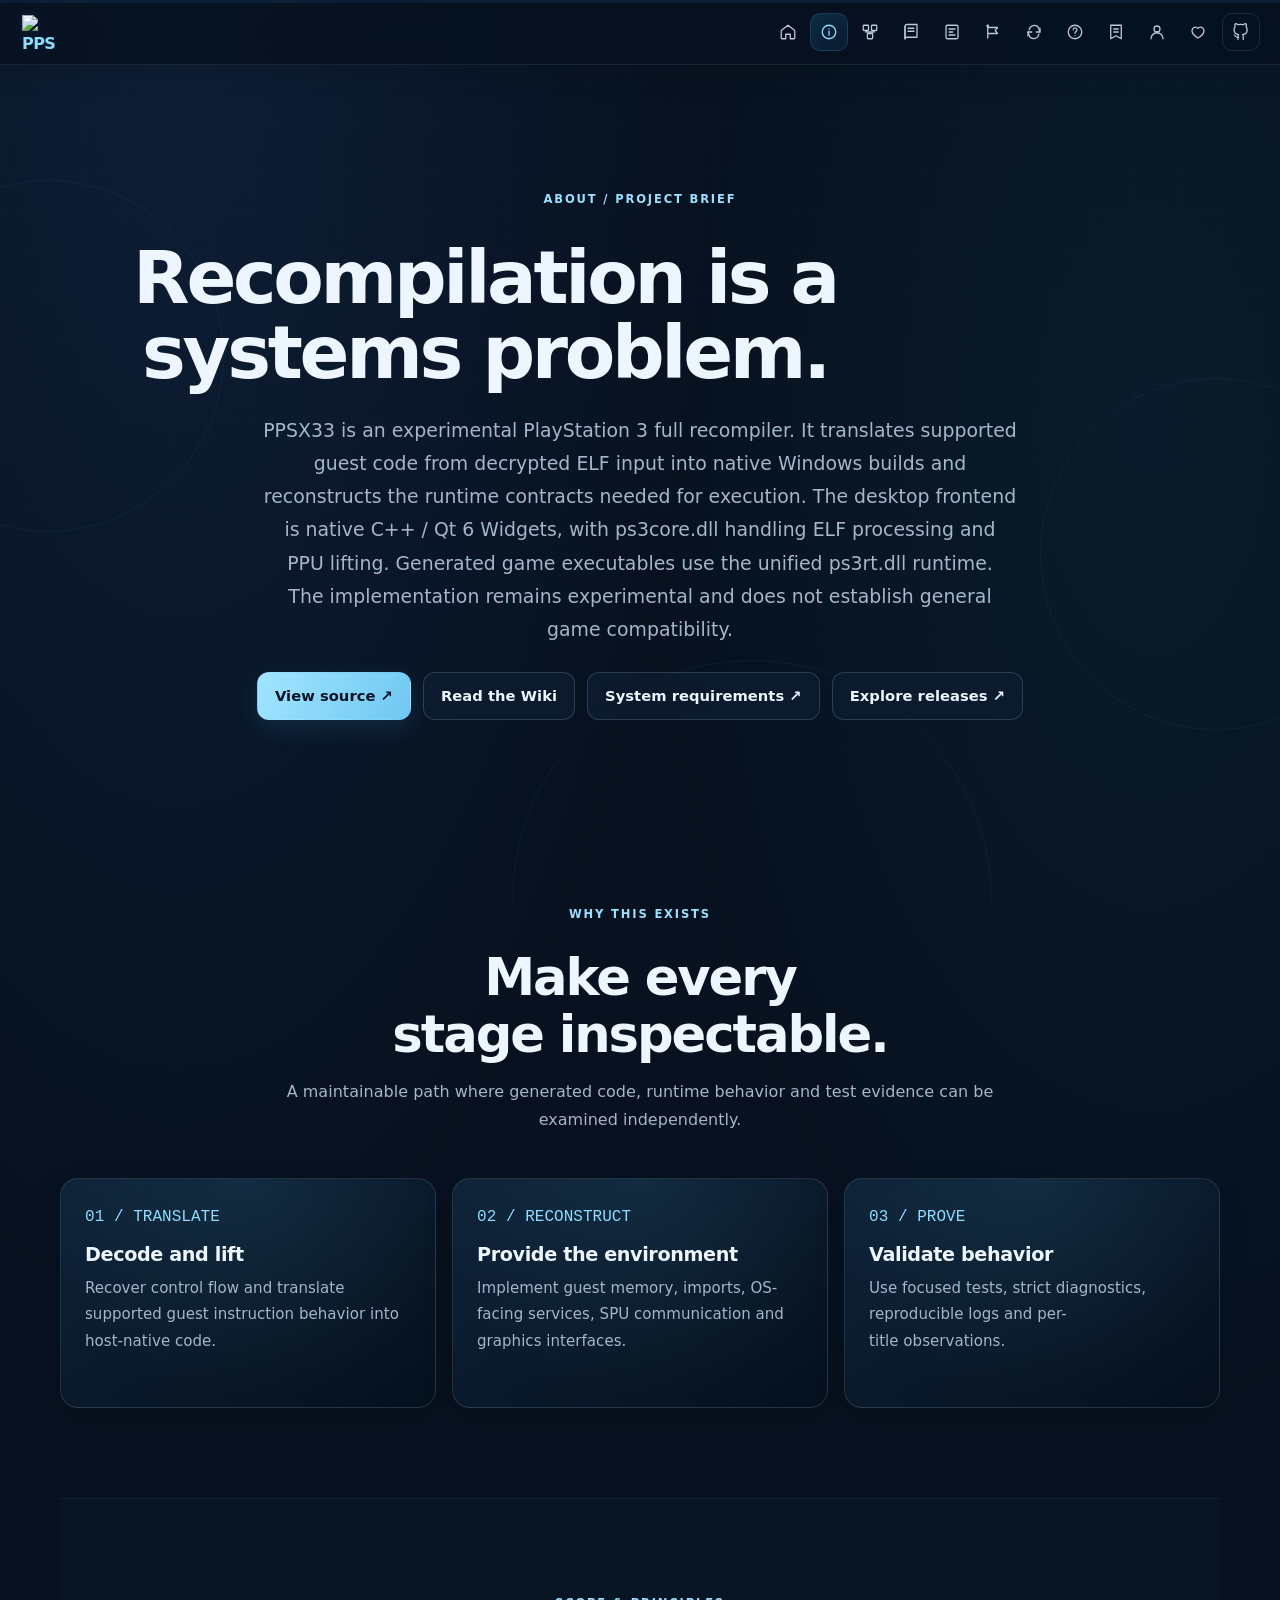
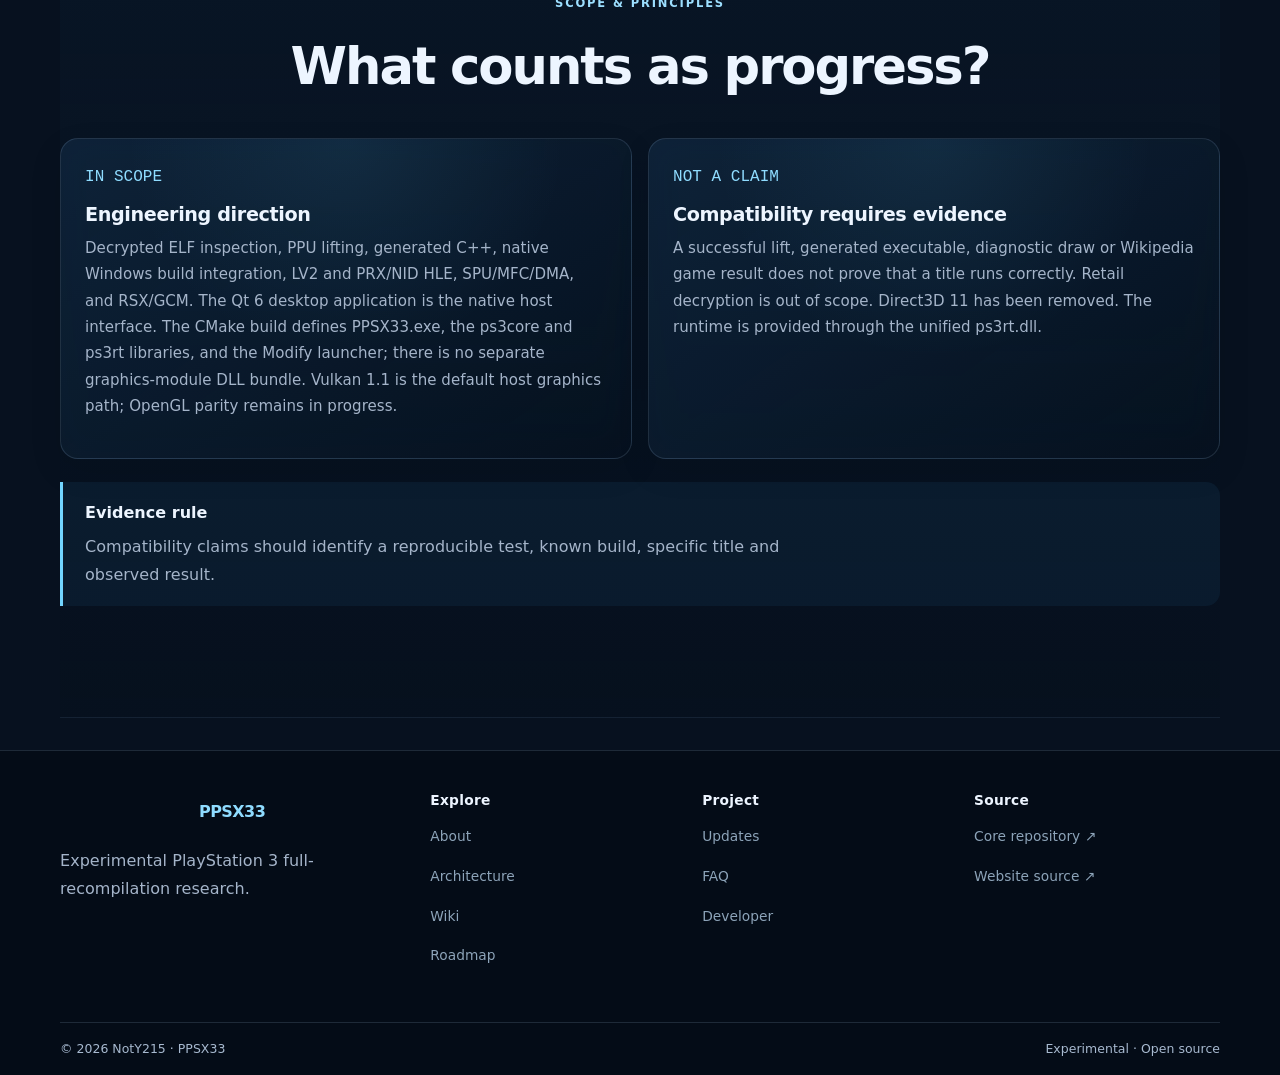
==== commit cb7fa346: "Refresh shared interface audio script across site pages" ====
--- a/about.html
+++ b/about.html
@@ -1 +1 @@
-<!doctype html><html lang="en"><head><meta charset="utf-8"><meta name="viewport" content="width=device-width,initial-scale=1,viewport-fit=cover"><meta name="theme-color" content="#07111f"><meta name="description" content="Project goals, scope and engineering principles."><title>About PPSX33</title><link rel="canonical" href="https://ppsx33.xo.je/About/"><link rel="icon" href="https://raw.githubusercontent.com/NotY215/PPSX33/main/assets/ppsx33-logo.ico"><link rel="stylesheet" href="/assets/css/style.css"><script defer src="/assets/js/app.js"></script><script defer src="/assets/js/security.js"></script></head><body><div class="site-bg" aria-hidden="true"><span></span><span></span><span></span></div><header class="site-header"><div class="nav-shell"><a class="brand" href="/" aria-label="PPSX33 home"><img src="https://raw.githubusercontent.com/NotY215/PPSX33/main/assets/ppsx33-logo.png" alt="PPSX33 logo"></a><button class="menu-toggle" type="button" aria-label="Open navigation" aria-expanded="false" aria-controls="main-nav"><span></span><span></span><span></span></button><nav class="main-nav" id="main-nav" aria-label="Main navigation"><a href="/" aria-label="Home" title="Home"><svg class="nav-icon" viewBox="0 0 24 24" aria-hidden="true" fill="none" stroke="currentColor" stroke-width="1.7" stroke-linecap="round" stroke-linejoin="round"><path d="m3 10 9-7 9 7v10a1 1 0 0 1-1 1h-5v-6H9v6H4a1 1 0 0 1-1-1z"/></svg><span class="nav-label">Home</span></a><a class="active" href="/About/" aria-label="About" title="About"><svg class="nav-icon" viewBox="0 0 24 24" aria-hidden="true" fill="none" stroke="currentColor" stroke-width="1.7" stroke-linecap="round" stroke-linejoin="round"><circle cx="12" cy="12" r="9"/><path d="M12 11v5m0-8h.01"/></svg><span class="nav-label">About</span></a><a href="/Architecture/" aria-label="Architecture" title="Architecture"><svg class="nav-icon" viewBox="0 0 24 24" aria-hidden="true" fill="none" stroke="currentColor" stroke-width="1.7" stroke-linecap="round" stroke-linejoin="round"><rect x="3" y="3" width="7" height="7" rx="1"/><rect x="14" y="3" width="7" height="7" rx="1"/><rect x="8.5" y="14" width="7" height="7" rx="1"/><path d="M6.5 10v2h11V10m-5.5 2v2"/></svg><span class="nav-label">Architecture</span></a><a href="/Documentation/" aria-label="Wiki" title="Wiki"><svg class="nav-icon" viewBox="0 0 24 24" aria-hidden="true" fill="none" stroke="currentColor" stroke-width="1.7" stroke-linecap="round" stroke-linejoin="round"><path d="M4 4.5A2.5 2.5 0 0 1 6.5 2H20v17H6.5A2.5 2.5 0 0 0 4 21z"/><path d="M4 4.5V21m4-14h8m-8 4h8"/></svg><span class="nav-label">Wiki</span></a><a href="/Requirements/" aria-label="Requirements" title="Requirements"><svg class="nav-icon" viewBox="0 0 24 24" aria-hidden="true" fill="none" stroke="currentColor" stroke-width="1.7" stroke-linecap="round" stroke-linejoin="round"><rect x="4" y="3" width="16" height="18" rx="2"/><path d="M8 8h8M8 12h5m-5 4h8"/></svg><span class="nav-label">Requirements</span></a><a href="/Roadmap/" aria-label="Roadmap" title="Roadmap"><svg class="nav-icon" viewBox="0 0 24 24" aria-hidden="true" fill="none" stroke="currentColor" stroke-width="1.7" stroke-linecap="round" stroke-linejoin="round"><path d="M5 4v16m0-14h13l-3 4 3 4H5"/><circle cx="5" cy="4" r="1"/></svg><span class="nav-label">Roadmap</span></a><a href="/Updates/" aria-label="Updates" title="Updates"><svg class="nav-icon" viewBox="0 0 24 24" aria-hidden="true" fill="none" stroke="currentColor" stroke-width="1.7" stroke-linecap="round" stroke-linejoin="round"><path d="M20 7v5h-5M4 17v-5h5"/><path d="M5.5 9A7 7 0 0 1 18 6l2 6M4 12l2 6a7 7 0 0 0 12.5-3"/></svg><span class="nav-label">Updates</span></a><a href="/FAQ/" aria-label="FAQ" title="FAQ"><svg class="nav-icon" viewBox="0 0 24 24" aria-hidden="true" fill="none" stroke="currentColor" stroke-width="1.7" stroke-linecap="round" stroke-linejoin="round"><circle cx="12" cy="12" r="9"/><path d="M9.6 9a2.5 2.5 0 1 1 4.3 1.7c-1.2 1.1-1.9 1.3-1.9 3m0 3h.01"/></svg><span class="nav-label">FAQ</span></a><a href="/Release/" aria-label="Releases" title="Releases"><svg class="nav-icon" viewBox="0 0 24 24" aria-hidden="true" fill="none" stroke="currentColor" stroke-width="1.7" stroke-linecap="round" stroke-linejoin="round"><path d="M5 3h14v18l-7-4-7 4z"/><path d="M9 8h6m-6 4h6"/></svg><span class="nav-label">Releases</span></a><a href="/Developer/" aria-label="Developer" title="Developer"><svg class="nav-icon" viewBox="0 0 24 24" aria-hidden="true" fill="none" stroke="currentColor" stroke-width="1.7" stroke-linecap="round" stroke-linejoin="round"><circle cx="12" cy="8" r="4"/><path d="M4 21a8 8 0 0 1 16 0"/></svg><span class="nav-label">Developer</span></a><a class="github-link" href="https://github.com/NotY215/PPSX33" aria-label="GitHub" title="GitHub"><svg class="nav-icon" viewBox="0 0 24 24" aria-hidden="true" fill="none" stroke="currentColor" stroke-width="1.7" stroke-linecap="round" stroke-linejoin="round"><path d="M9 19c-4.3 1.4-4.3-2.5-6-3m12 6v-3.9a3.4 3.4 0 0 0-.9-2.7c3-.3 6.1-1.5 6.1-6.8A5.3 5.3 0 0 0 18.8 5 4.9 4.9 0 0 0 18.7 1S17.5.6 15 2.3a13.5 13.5 0 0 0-7 0C5.5.6 4.3 1 4.3 1A4.9 4.9 0 0 0 4.2 5a5.3 5.3 0 0 0-1.4 3.6c0 5.3 3.1 6.5 6.1 6.8A3.4 3.4 0 0 0 8 18.1V22"/></svg><span class="nav-label">GitHub</span></a></nav></div></header><main><section class="page-hero section-shell reveal"><span class="eyebrow">ABOUT / PROJECT BRIEF</span><h1>Recompilation is a systems problem.</h1><p>PPSX33 is an experimental PlayStation 3 full recompiler. It translates supported guest code from decrypted ELF input into native Windows builds and reconstructs the runtime contracts needed for execution. The desktop frontend is native C++ / Qt 6 Widgets, with ps3core.dll handling ELF processing and PPU lifting. Generated game executables use the unified ps3rt.dll runtime. The implementation remains experimental and does not establish general game compatibility.</p><div class="hero-actions"><a class="button primary" href="https://github.com/NotY215/PPSX33">View source ↗</a><a class="button secondary" href="/Documentation/">Read the Wiki</a><a class="button secondary" href="/Requirements/">System requirements ↗</a></div></section><section class="section-shell section"><div class="section-heading reveal"><span class="eyebrow">WHY THIS EXISTS</span><h2>Make every stage inspectable.</h2><p>A maintainable path where generated code, runtime behavior and test evidence can be examined independently.</p></div><div class="feature-grid"><article class="feature-card reveal"><span class="card-index">01 / TRANSLATE</span><h3>Decode and lift</h3><p>Recover control flow and translate supported guest instruction behavior into host-native code.</p></article><article class="feature-card reveal"><span class="card-index">02 / RECONSTRUCT</span><h3>Provide the environment</h3><p>Implement guest memory, imports, OS-facing services, SPU communication and graphics interfaces.</p></article><article class="feature-card reveal"><span class="card-index">03 / PROVE</span><h3>Validate behavior</h3><p>Use focused tests, strict diagnostics, reproducible logs and per-title observations.</p></article></div></section><section class="section-shell section tinted"><div class="section-heading reveal"><span class="eyebrow">SCOPE & PRINCIPLES</span><h2>What counts as progress?</h2></div><div class="card-grid two"><article class="feature-card reveal"><span class="card-index">IN SCOPE</span><h3>Engineering direction</h3><p>Decrypted ELF inspection, PPU lifting, generated C++, native Windows build integration, LV2 and PRX/NID HLE, SPU/MFC/DMA, and RSX/GCM. The Qt 6 desktop application is the native host interface. The CMake build defines PPSX33.exe, the ps3core and ps3rt libraries, and the Modify launcher; there is no separate graphics-module DLL bundle. Vulkan 1.1 is the default host graphics path; OpenGL parity remains in progress.</p></article><article class="feature-card reveal"><span class="card-index">NOT A CLAIM</span><h3>Compatibility requires evidence</h3><p>A successful lift, generated executable, diagnostic draw or Wikipedia game result does not prove that a title runs correctly. Retail decryption is out of scope. Direct3D 11 has been removed. The runtime is provided through the unified ps3rt.dll.</p></article></div><div class="callout reveal"><b>Evidence rule</b><p>Compatibility claims should identify a reproducible test, known build, specific title and observed result.</p></div></section></main><footer class="site-footer"><div class="section-shell footer-grid"><div><a class="brand" href="/"><span>PPSX33</span></a><p>Experimental PlayStation 3 full-recompilation research.</p></div><div><h4>Explore</h4><a href="/About/">About</a><a href="/Architecture/">Architecture</a><a href="/Documentation/">Wiki</a><a href="/Roadmap/">Roadmap</a></div><div><h4>Project</h4><a href="/Updates/">Updates</a><a href="/FAQ/">FAQ</a><a href="/Developer/">Developer</a></div><div><h4>Source</h4><a href="https://github.com/NotY215/PPSX33">Core repository ↗</a><a href="https://github.com/NotY215/PPSX33-Web">Website source ↗</a></div></div><div class="section-shell footer-bottom"><span>© 2026 NotY215 · PPSX33</span><span>Experimental · Open source</span></div></footer></body></html>+<!doctype html><html lang="en"><head><meta charset="utf-8"><meta name="viewport" content="width=device-width,initial-scale=1,viewport-fit=cover"><meta name="theme-color" content="#07111f"><meta name="description" content="Project goals, scope and engineering principles."><title>About PPSX33</title><link rel="canonical" href="https://ppsx33.xo.je/About/"><link rel="icon" href="https://raw.githubusercontent.com/NotY215/PPSX33/main/assets/ppsx33-logo.ico"><link rel="stylesheet" href="/assets/css/style.css"><script defer src="/assets/js/app.js?v=20261128-2"></script><script defer src="/assets/js/security.js"></script></head><body><div class="site-bg" aria-hidden="true"><span></span><span></span><span></span></div><header class="site-header"><div class="nav-shell"><a class="brand" href="/" aria-label="PPSX33 home"><img src="https://raw.githubusercontent.com/NotY215/PPSX33/main/assets/ppsx33-logo.png" alt="PPSX33 logo"></a><button class="menu-toggle" type="button" aria-label="Open navigation" aria-expanded="false" aria-controls="main-nav"><span></span><span></span><span></span></button><nav class="main-nav" id="main-nav" aria-label="Main navigation"><a href="/" aria-label="Home" title="Home"><svg class="nav-icon" viewBox="0 0 24 24" aria-hidden="true" fill="none" stroke="currentColor" stroke-width="1.7" stroke-linecap="round" stroke-linejoin="round"><path d="m3 10 9-7 9 7v10a1 1 0 0 1-1 1h-5v-6H9v6H4a1 1 0 0 1-1-1z"/></svg><span class="nav-label">Home</span></a><a class="active" href="/About/" aria-label="About" title="About"><svg class="nav-icon" viewBox="0 0 24 24" aria-hidden="true" fill="none" stroke="currentColor" stroke-width="1.7" stroke-linecap="round" stroke-linejoin="round"><circle cx="12" cy="12" r="9"/><path d="M12 11v5m0-8h.01"/></svg><span class="nav-label">About</span></a><a href="/Architecture/" aria-label="Architecture" title="Architecture"><svg class="nav-icon" viewBox="0 0 24 24" aria-hidden="true" fill="none" stroke="currentColor" stroke-width="1.7" stroke-linecap="round" stroke-linejoin="round"><rect x="3" y="3" width="7" height="7" rx="1"/><rect x="14" y="3" width="7" height="7" rx="1"/><rect x="8.5" y="14" width="7" height="7" rx="1"/><path d="M6.5 10v2h11V10m-5.5 2v2"/></svg><span class="nav-label">Architecture</span></a><a href="/Documentation/" aria-label="Wiki" title="Wiki"><svg class="nav-icon" viewBox="0 0 24 24" aria-hidden="true" fill="none" stroke="currentColor" stroke-width="1.7" stroke-linecap="round" stroke-linejoin="round"><path d="M4 4.5A2.5 2.5 0 0 1 6.5 2H20v17H6.5A2.5 2.5 0 0 0 4 21z"/><path d="M4 4.5V21m4-14h8m-8 4h8"/></svg><span class="nav-label">Wiki</span></a><a href="/Requirements/" aria-label="Requirements" title="Requirements"><svg class="nav-icon" viewBox="0 0 24 24" aria-hidden="true" fill="none" stroke="currentColor" stroke-width="1.7" stroke-linecap="round" stroke-linejoin="round"><rect x="4" y="3" width="16" height="18" rx="2"/><path d="M8 8h8M8 12h5m-5 4h8"/></svg><span class="nav-label">Requirements</span></a><a href="/Roadmap/" aria-label="Roadmap" title="Roadmap"><svg class="nav-icon" viewBox="0 0 24 24" aria-hidden="true" fill="none" stroke="currentColor" stroke-width="1.7" stroke-linecap="round" stroke-linejoin="round"><path d="M5 4v16m0-14h13l-3 4 3 4H5"/><circle cx="5" cy="4" r="1"/></svg><span class="nav-label">Roadmap</span></a><a href="/Updates/" aria-label="Updates" title="Updates"><svg class="nav-icon" viewBox="0 0 24 24" aria-hidden="true" fill="none" stroke="currentColor" stroke-width="1.7" stroke-linecap="round" stroke-linejoin="round"><path d="M20 7v5h-5M4 17v-5h5"/><path d="M5.5 9A7 7 0 0 1 18 6l2 6M4 12l2 6a7 7 0 0 0 12.5-3"/></svg><span class="nav-label">Updates</span></a><a href="/FAQ/" aria-label="FAQ" title="FAQ"><svg class="nav-icon" viewBox="0 0 24 24" aria-hidden="true" fill="none" stroke="currentColor" stroke-width="1.7" stroke-linecap="round" stroke-linejoin="round"><circle cx="12" cy="12" r="9"/><path d="M9.6 9a2.5 2.5 0 1 1 4.3 1.7c-1.2 1.1-1.9 1.3-1.9 3m0 3h.01"/></svg><span class="nav-label">FAQ</span></a><a href="/Release/" aria-label="Releases" title="Releases"><svg class="nav-icon" viewBox="0 0 24 24" aria-hidden="true" fill="none" stroke="currentColor" stroke-width="1.7" stroke-linecap="round" stroke-linejoin="round"><path d="M5 3h14v18l-7-4-7 4z"/><path d="M9 8h6m-6 4h6"/></svg><span class="nav-label">Releases</span></a><a href="/Developer/" aria-label="Developer" title="Developer"><svg class="nav-icon" viewBox="0 0 24 24" aria-hidden="true" fill="none" stroke="currentColor" stroke-width="1.7" stroke-linecap="round" stroke-linejoin="round"><circle cx="12" cy="8" r="4"/><path d="M4 21a8 8 0 0 1 16 0"/></svg><span class="nav-label">Developer</span></a><a class="github-link" href="https://github.com/NotY215/PPSX33" aria-label="GitHub" title="GitHub"><svg class="nav-icon" viewBox="0 0 24 24" aria-hidden="true" fill="none" stroke="currentColor" stroke-width="1.7" stroke-linecap="round" stroke-linejoin="round"><path d="M9 19c-4.3 1.4-4.3-2.5-6-3m12 6v-3.9a3.4 3.4 0 0 0-.9-2.7c3-.3 6.1-1.5 6.1-6.8A5.3 5.3 0 0 0 18.8 5 4.9 4.9 0 0 0 18.7 1S17.5.6 15 2.3a13.5 13.5 0 0 0-7 0C5.5.6 4.3 1 4.3 1A4.9 4.9 0 0 0 4.2 5a5.3 5.3 0 0 0-1.4 3.6c0 5.3 3.1 6.5 6.1 6.8A3.4 3.4 0 0 0 8 18.1V22"/></svg><span class="nav-label">GitHub</span></a></nav></div></header><main><section class="page-hero section-shell reveal"><span class="eyebrow">ABOUT / PROJECT BRIEF</span><h1>Recompilation is a systems problem.</h1><p>PPSX33 is an experimental PlayStation 3 full recompiler. It translates supported guest code from decrypted ELF input into native Windows builds and reconstructs the runtime contracts needed for execution. The desktop frontend is native C++ / Qt 6 Widgets, with ps3core.dll handling ELF processing and PPU lifting. Generated game executables use the unified ps3rt.dll runtime. The implementation remains experimental and does not establish general game compatibility.</p><div class="hero-actions"><a class="button primary" href="https://github.com/NotY215/PPSX33">View source ↗</a><a class="button secondary" href="/Documentation/">Read the Wiki</a><a class="button secondary" href="/Requirements/">System requirements ↗</a><a class="button secondary" href="/Release/">Explore releases ↗</a></div></section><section class="section-shell section"><div class="section-heading reveal"><span class="eyebrow">WHY THIS EXISTS</span><h2>Make every stage inspectable.</h2><p>A maintainable path where generated code, runtime behavior and test evidence can be examined independently.</p></div><div class="feature-grid"><article class="feature-card reveal"><span class="card-index">01 / TRANSLATE</span><h3>Decode and lift</h3><p>Recover control flow and translate supported guest instruction behavior into host-native code.</p></article><article class="feature-card reveal"><span class="card-index">02 / RECONSTRUCT</span><h3>Provide the environment</h3><p>Implement guest memory, imports, OS-facing services, SPU communication and graphics interfaces.</p></article><article class="feature-card reveal"><span class="card-index">03 / PROVE</span><h3>Validate behavior</h3><p>Use focused tests, strict diagnostics, reproducible logs and per-title observations.</p></article></div></section><section class="section-shell section tinted"><div class="section-heading reveal"><span class="eyebrow">SCOPE & PRINCIPLES</span><h2>What counts as progress?</h2></div><div class="card-grid two"><article class="feature-card reveal"><span class="card-index">IN SCOPE</span><h3>Engineering direction</h3><p>Decrypted ELF inspection, PPU lifting, generated C++, native Windows build integration, LV2 and PRX/NID HLE, SPU/MFC/DMA, and RSX/GCM. The Qt 6 desktop application is the native host interface. The CMake build defines PPSX33.exe, the ps3core and ps3rt libraries, and the Modify launcher; there is no separate graphics-module DLL bundle. Vulkan 1.1 is the default host graphics path; OpenGL parity remains in progress.</p></article><article class="feature-card reveal"><span class="card-index">NOT A CLAIM</span><h3>Compatibility requires evidence</h3><p>A successful lift, generated executable, diagnostic draw or Wikipedia game result does not prove that a title runs correctly. Retail decryption is out of scope. Direct3D 11 has been removed. The runtime is provided through the unified ps3rt.dll.</p></article></div><div class="callout reveal"><b>Evidence rule</b><p>Compatibility claims should identify a reproducible test, known build, specific title and observed result.</p></div></section></main><footer class="site-footer"><div class="section-shell footer-grid"><div><a class="brand" href="/"><span>PPSX33</span></a><p>Experimental PlayStation 3 full-recompilation research.</p></div><div><h4>Explore</h4><a href="/About/">About</a><a href="/Architecture/">Architecture</a><a href="/Documentation/">Wiki</a><a href="/Roadmap/">Roadmap</a></div><div><h4>Project</h4><a href="/Updates/">Updates</a><a href="/FAQ/">FAQ</a><a href="/Developer/">Developer</a></div><div><h4>Source</h4><a href="https://github.com/NotY215/PPSX33">Core repository ↗</a><a href="https://github.com/NotY215/PPSX33-Web">Website source ↗</a></div></div><div class="section-shell footer-bottom"><span>© 2026 NotY215 · PPSX33</span><span>Experimental · Open source</span></div></footer></body></html>
